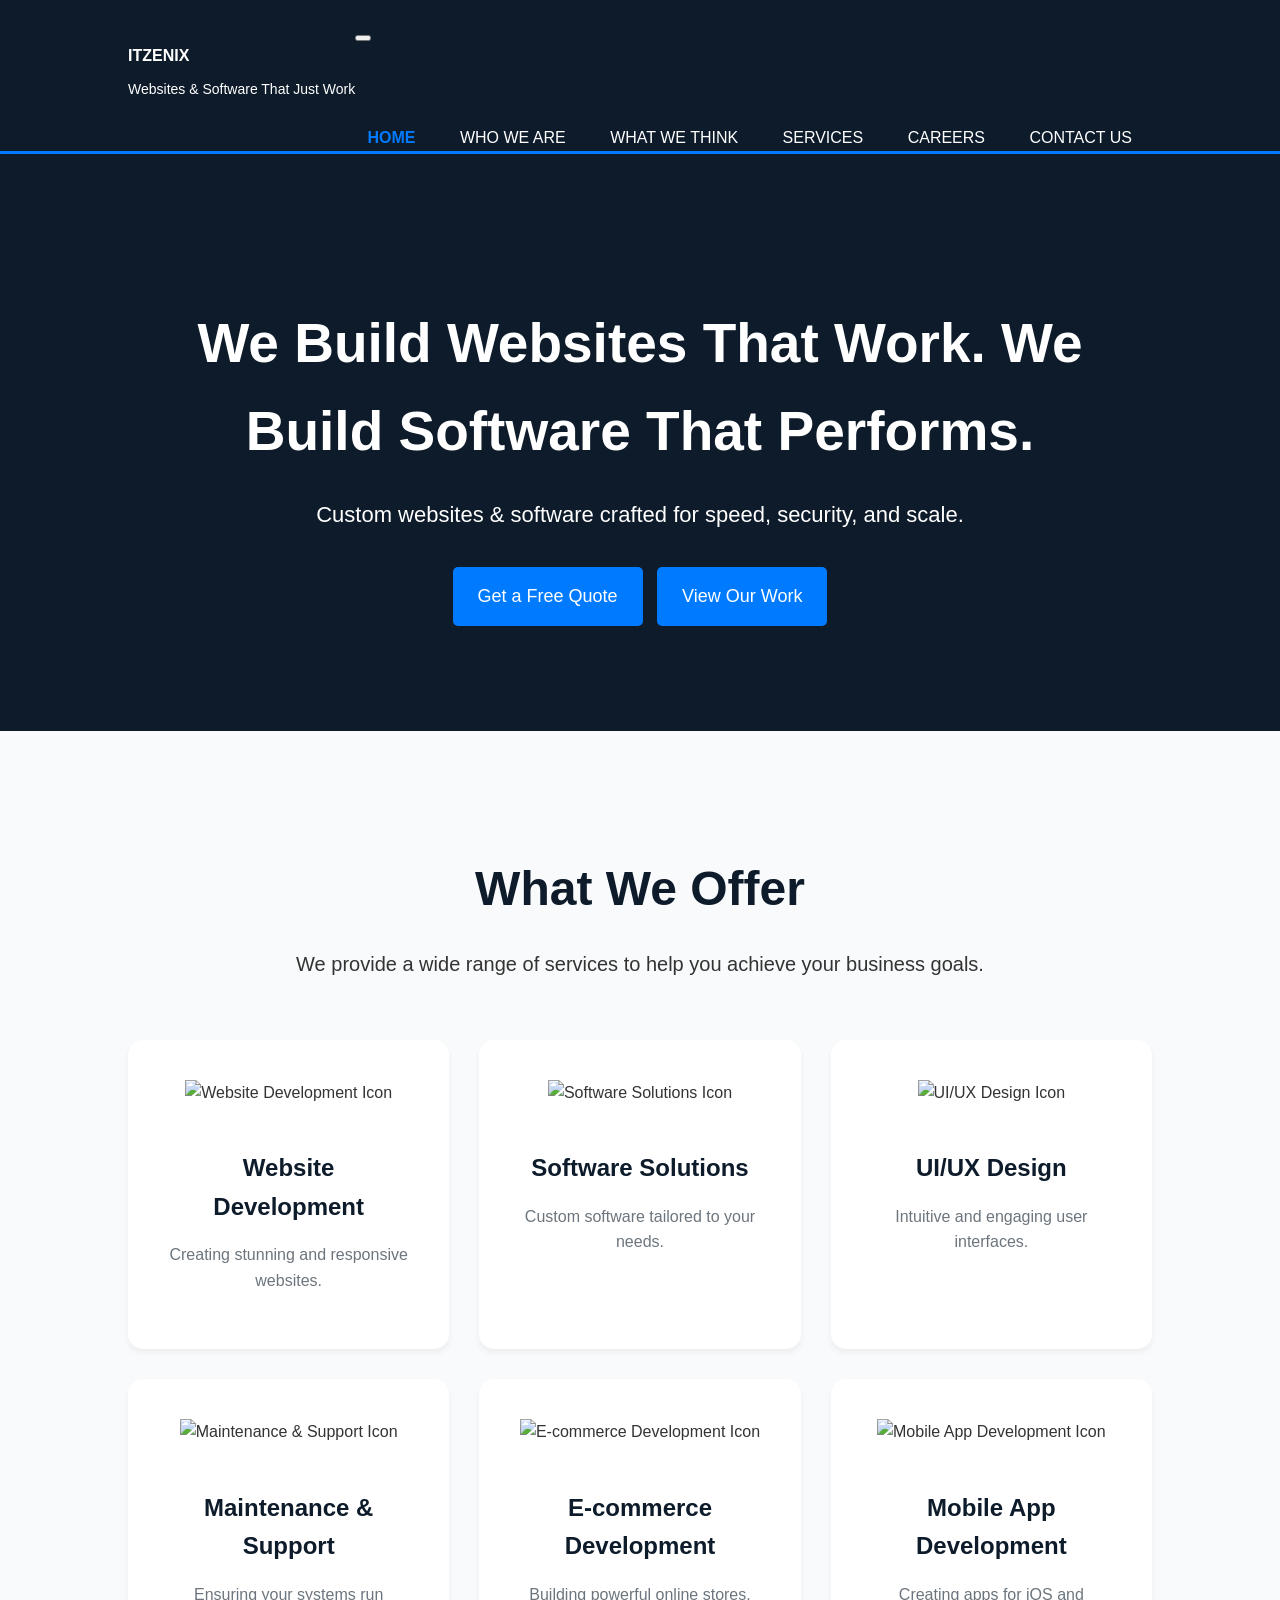
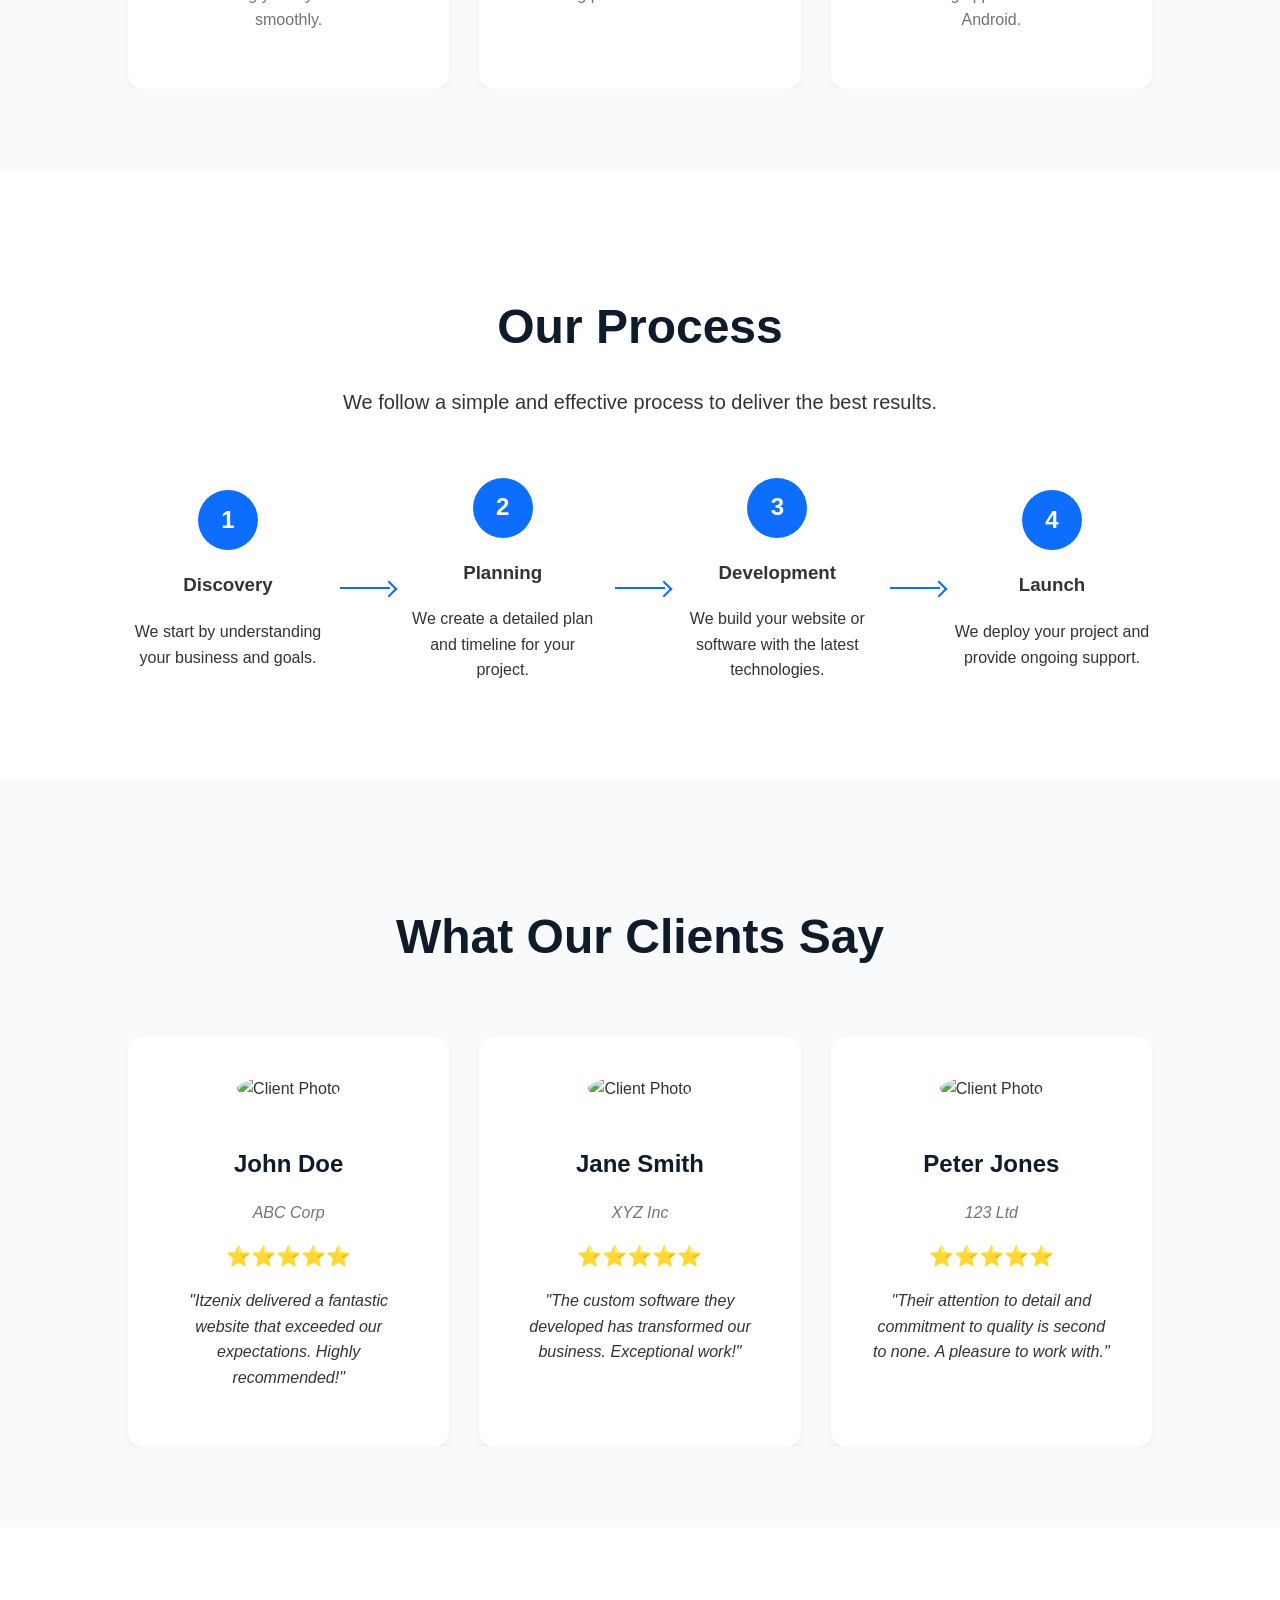
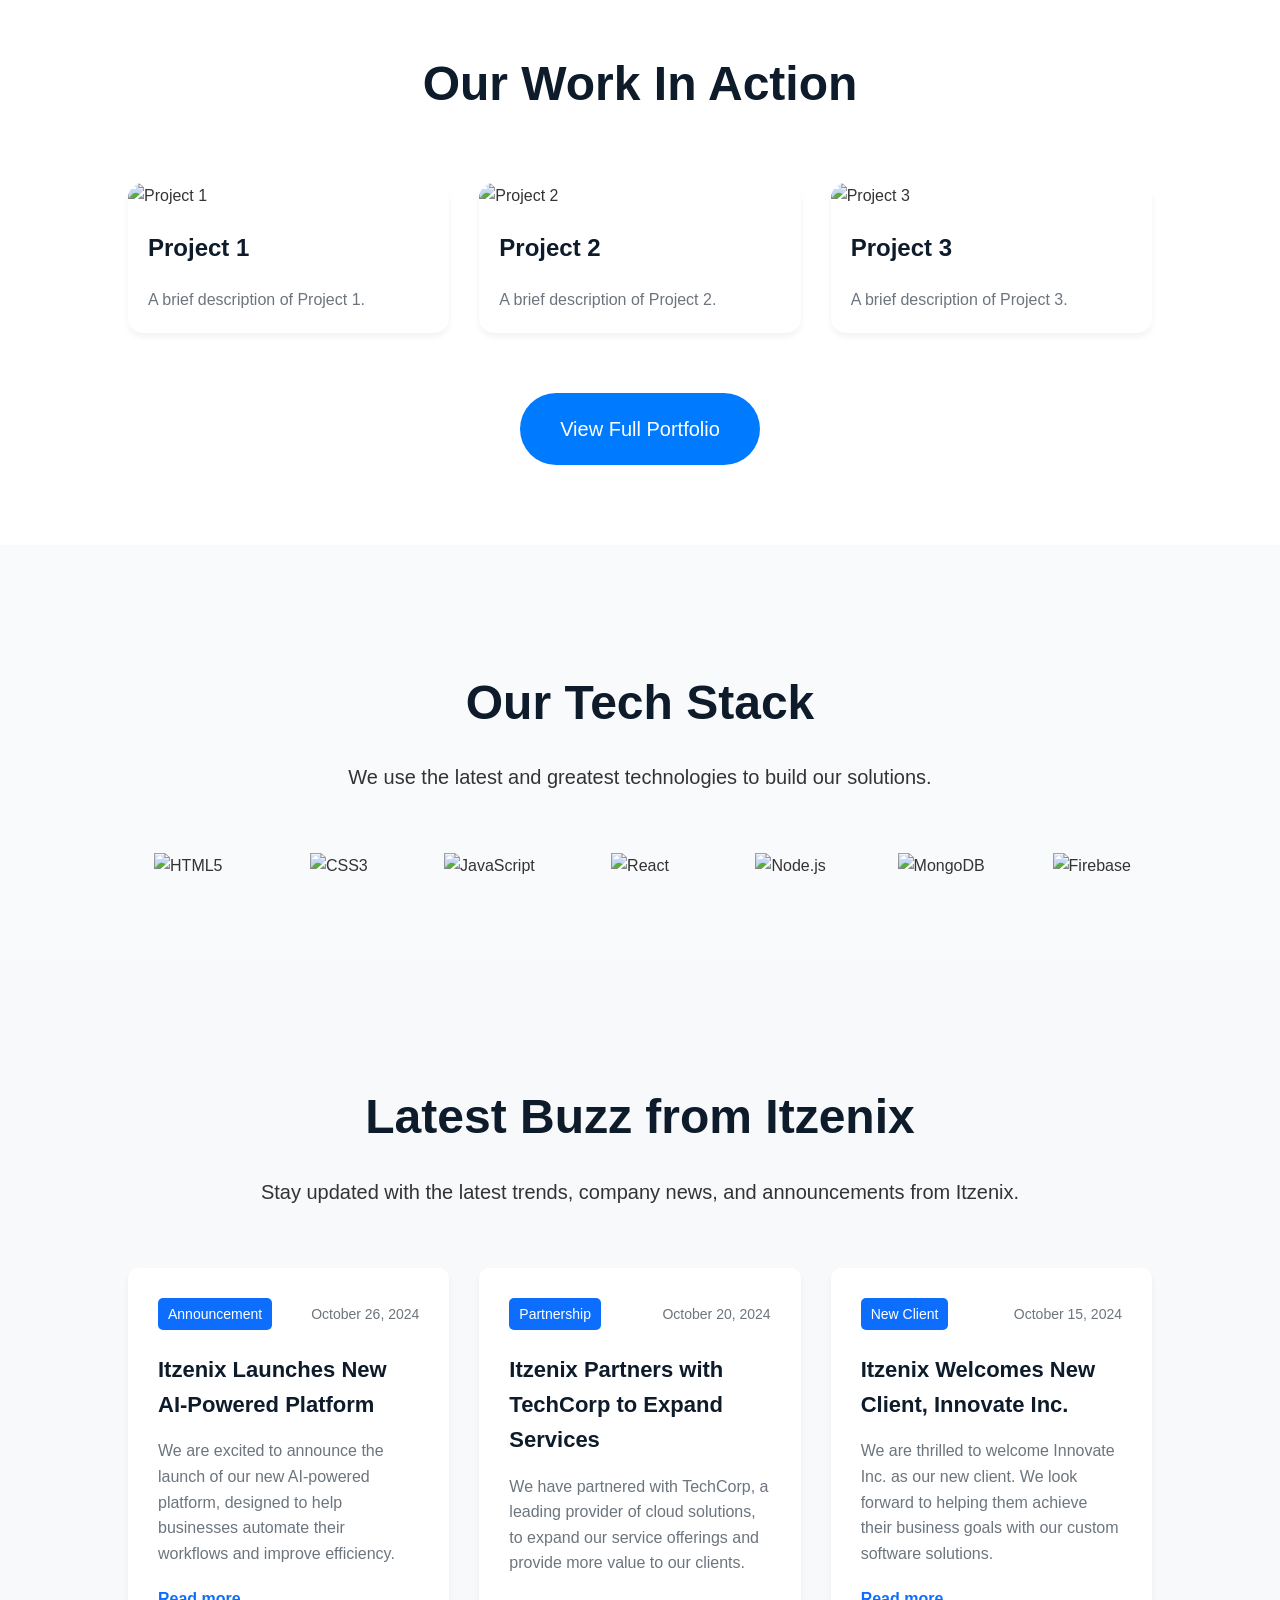
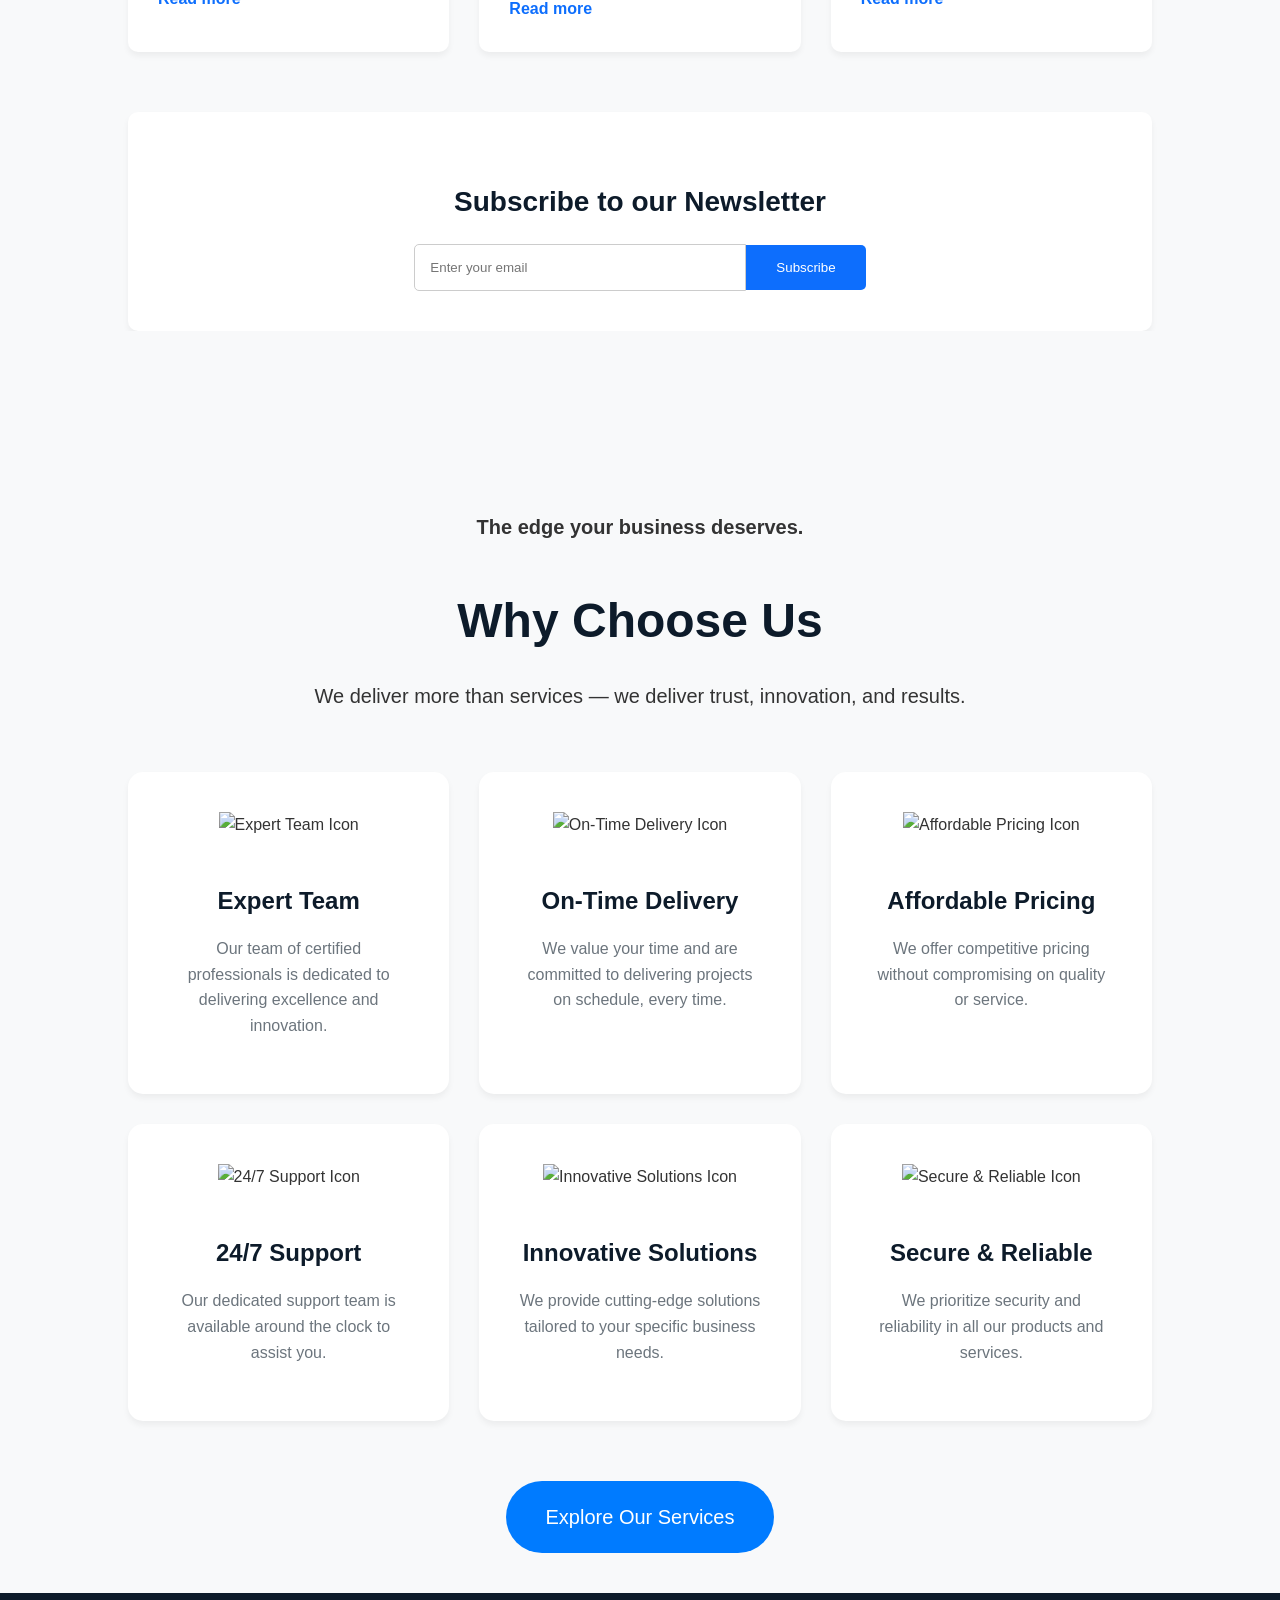
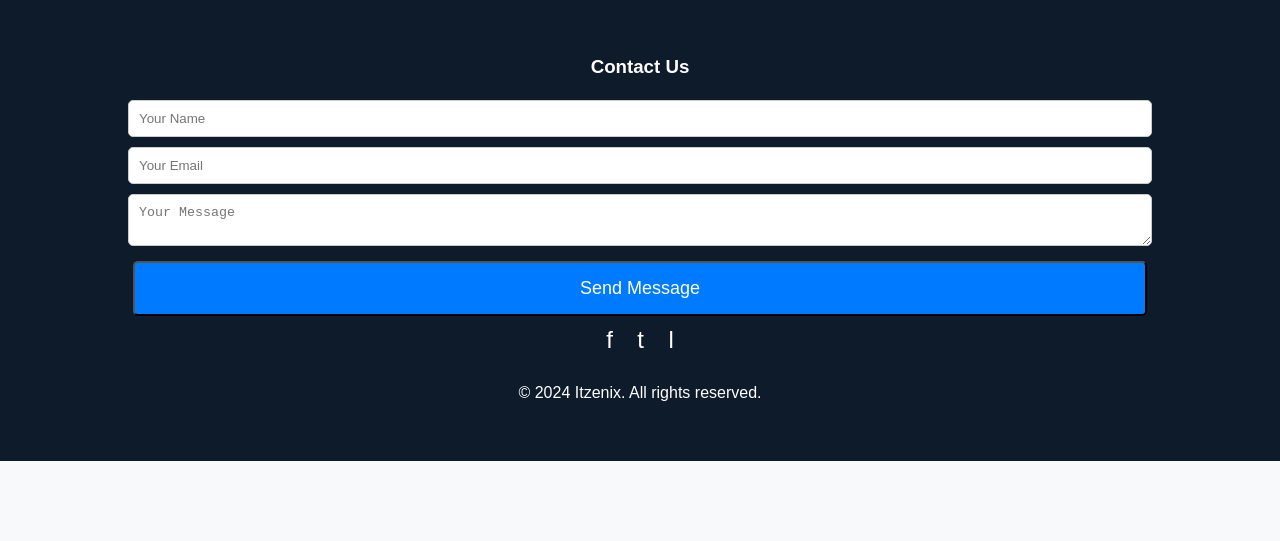
==== index.html @ 3832ddc1 "feat: Enhance homepage with new sections" ====
<!DOCTYPE html>
<html lang="en">
<head>
    <meta charset="UTF-8">
    <meta name="viewport" content="width=device-width, initial-scale=1.0">
    <title>Itzenix - Home</title>
    <link rel="stylesheet" href="style.css">
</head>
<body>
    <header>
        <div class="container">
            <div id="branding">
                <h1><a href="index.html">Itzenix</a></h1>
                <p>Websites & Software That Just Work</p>
            </div>
            <nav>
                <button class="hamburger" id="hamburger">
                    <span class="bar"></span>
                    <span class="bar"></span>
                    <span class="bar"></span>
                </button>
                <ul class="nav-links" id="nav-links">
                    <li class="current"><a href="index.html" data-translate="Home">Home</a></li>
                    <li><a href="about.html" data-translate="Who We Are">Who We Are</a></li>
                    <li><a href="philosophy.html" data-translate="What We Think">What We Think</a></li>
                    <li><a href="services.html" data-translate="Services">Services</a></li>
                    <li><a href="careers.html" data-translate="Careers">Careers</a></li>
                    <li><a href="contact.html" data-translate="Contact Us">Contact Us</a></li>
                </ul>
            </nav>
        </div>
    </header>
    <section class="hero">
        <div class="container">
            <h1 data-translate="We Build Websites That Work. We Build Software That Performs.">We Build Websites That Work. We Build Software That Performs.</h1>
            <p data-translate="Custom websites & software crafted for speed, security, and scale.">Custom websites & software crafted for speed, security, and scale.</p>
            <a href="#" class="cta-button" data-translate="Get a Free Quote">Get a Free Quote</a>
            <a href="#" class="cta-button" data-translate="View Our Work">View Our Work</a>
        </div>
    </section>
    <section id="services-overview" class="bg-white">
        <div class="container">
            <div class="section-heading-dark">
                <h2>What We Offer</h2>
                <p>We provide a wide range of services to help you achieve your business goals.</p>
            </div>
            <div class="services-grid">
                <div class="service-card">
                    <img src="https://img.icons8.com/color/64/000000/web-design.png" alt="Website Development Icon">
                    <h3>Website Development</h3>
                    <p>Creating stunning and responsive websites.</p>
                </div>
                <div class="service-card">
                    <img src="https://img.icons8.com/color/64/000000/software-box.png" alt="Software Solutions Icon">
                    <h3>Software Solutions</h3>
                    <p>Custom software tailored to your needs.</p>
                </div>
                <div class="service-card">
                    <img src="https://img.icons8.com/color/64/000000/paint-palette.png" alt="UI/UX Design Icon">
                    <h3>UI/UX Design</h3>
                    <p>Intuitive and engaging user interfaces.</p>
                </div>
                <div class="service-card">
                    <img src="https://img.icons8.com/color/64/000000/maintenance.png" alt="Maintenance & Support Icon">
                    <h3>Maintenance & Support</h3>
                    <p>Ensuring your systems run smoothly.</p>
                </div>
                <div class="service-card">
                    <img src="https://img.icons8.com/color/64/000000/online-store.png" alt="E-commerce Development Icon">
                    <h3>E-commerce Development</h3>
                    <p>Building powerful online stores.</p>
                </div>
                <div class="service-card">
                    <img src="https://img.icons8.com/color/64/000000/iphone.png" alt="Mobile App Development Icon">
                    <h3>Mobile App Development</h3>
                    <p>Creating apps for iOS and Android.</p>
                </div>
            </div>
        </div>
    </section>
    <section id="our-process">
        <div class="container">
            <div class="section-heading-dark">
                <h2>Our Process</h2>
                <p>We follow a simple and effective process to deliver the best results.</p>
            </div>
            <div class="process-wrapper">
                <div class="process-step">
                    <div class="process-icon">1</div>
                    <h3>Discovery</h3>
                    <p>We start by understanding your business and goals.</p>
                </div>
                <div class="process-arrow"></div>
                <div class="process-step">
                    <div class="process-icon">2</div>
                    <h3>Planning</h3>
                    <p>We create a detailed plan and timeline for your project.</p>
                </div>
                <div class="process-arrow"></div>
                <div class="process-step">
                    <div class="process-icon">3</div>
                    <h3>Development</h3>
                    <p>We build your website or software with the latest technologies.</p>
                </div>
                <div class="process-arrow"></div>
                <div class="process-step">
                    <div class="process-icon">4</div>
                    <h3>Launch</h3>
                    <p>We deploy your project and provide ongoing support.</p>
                </div>
            </div>
        </div>
    </section>
    <section id="testimonials">
        <div class="container">
            <div class="section-heading-dark">
                <h2>What Our Clients Say</h2>
            </div>
            <div class="testimonial-grid">
                <div class="testimonial-card">
                    <img src="https://via.placeholder.com/80" alt="Client Photo">
                    <h3>John Doe</h3>
                    <p class="company">ABC Corp</p>
                    <div class="rating">
                        <span>⭐️</span><span>⭐️</span><span>⭐️</span><span>⭐️</span><span>⭐️</span>
                    </div>
                    <p>"Itzenix delivered a fantastic website that exceeded our expectations. Highly recommended!"</p>
                </div>
                <div class="testimonial-card">
                    <img src="https://via.placeholder.com/80" alt="Client Photo">
                    <h3>Jane Smith</h3>
                    <p class="company">XYZ Inc</p>
                    <div class="rating">
                        <span>⭐️</span><span>⭐️</span><span>⭐️</span><span>⭐️</span><span>⭐️</span>
                    </div>
                    <p>"The custom software they developed has transformed our business. Exceptional work!"</p>
                </div>
                <div class="testimonial-card">
                    <img src="https://via.placeholder.com/80" alt="Client Photo">
                    <h3>Peter Jones</h3>
                    <p class="company">123 Ltd</p>
                    <div class="rating">
                        <span>⭐️</span><span>⭐️</span><span>⭐️</span><span>⭐️</span><span>⭐️</span>
                    </div>
                    <p>"Their attention to detail and commitment to quality is second to none. A pleasure to work with."</p>
                </div>
            </div>
        </div>
    </section>
    <section id="work-in-action">
        <div class="container">
            <div class="section-heading-dark">
                <h2>Our Work In Action</h2>
            </div>
            <div class="portfolio-grid">
                <div class="portfolio-item">
                    <img src="https://via.placeholder.com/400x300" alt="Project 1" class="lightbox-image">
                    <h3>Project 1</h3>
                    <p>A brief description of Project 1.</p>
                </div>
                <div class="portfolio-item">
                    <img src="https://via.placeholder.com/400x300" alt="Project 2" class="lightbox-image">
                    <h3>Project 2</h3>
                    <p>A brief description of Project 2.</p>
                </div>
                <div class="portfolio-item">
                    <img src="https://via.placeholder.com/400x300" alt="Project 3" class="lightbox-image">
                    <h3>Project 3</h3>
                    <p>A brief description of Project 3.</p>
                </div>
            </div>
            <div class="cta-container">
                <a href="#" class="cta-button-pro">View Full Portfolio</a>
            </div>
        </div>
    </section>
    <div id="lightbox" class="lightbox">
        <span class="close-lightbox">&times;</span>
        <img class="lightbox-content" id="lightbox-img">
    </div>
    <section id="tech-stack">
        <div class="container">
            <div class="section-heading-dark">
                <h2>Our Tech Stack</h2>
                <p>We use the latest and greatest technologies to build our solutions.</p>
            </div>
            <div class="tech-grid">
                <div class="tech-item" data-tooltip="HTML5">
                    <img src="https://img.icons8.com/color/96/000000/html-5.png" alt="HTML5">
                </div>
                <div class="tech-item" data-tooltip="CSS3">
                    <img src="https://img.icons8.com/color/96/000000/css3.png" alt="CSS3">
                </div>
                <div class="tech-item" data-tooltip="JavaScript">
                    <img src="https://img.icons8.com/color/96/000000/javascript.png" alt="JavaScript">
                </div>
                <div class="tech-item" data-tooltip="React">
                    <img src="https://img.icons8.com/color/96/000000/react-native.png" alt="React">
                </div>
                <div class="tech-item" data-tooltip="Node.js">
                    <img src="https://img.icons8.com/color/96/000000/nodejs.png" alt="Node.js">
                </div>
                <div class="tech-item" data-tooltip="MongoDB">
                    <img src="https://img.icons8.com/color/96/000000/mongodb.png" alt="MongoDB">
                </div>
                <div class="tech-item" data-tooltip="Firebase">
                    <img src="https://img.icons8.com/color/96/000000/firebase.png" alt="Firebase">
                </div>
            </div>
        </div>
    </section>
    <section id="news-updates">
        <div class="container">
            <div class="section-heading-dark">
                <h2>Latest Buzz from Itzenix</h2>
                <p>Stay updated with the latest trends, company news, and announcements from Itzenix.</p>
            </div>
            <div class="news-grid">
                <div class="news-card">
                    <div class="news-card-header">
                        <span class="news-tag">Announcement</span>
                        <span class="news-date">October 26, 2024</span>
                    </div>
                    <h3>Itzenix Launches New AI-Powered Platform</h3>
                    <p>We are excited to announce the launch of our new AI-powered platform, designed to help businesses automate their workflows and improve efficiency.</p>
                    <a href="#" class="read-more">Read more</a>
                </div>
                <div class="news-card">
                    <div class="news-card-header">
                        <span class="news-tag">Partnership</span>
                        <span class="news-date">October 20, 2024</span>
                    </div>
                    <h3>Itzenix Partners with TechCorp to Expand Services</h3>
                    <p>We have partnered with TechCorp, a leading provider of cloud solutions, to expand our service offerings and provide more value to our clients.</p>
                    <a href="#" class="read-more">Read more</a>
                </div>
                <div class="news-card">
                    <div class="news-card-header">
                        <span class="news-tag">New Client</span>
                        <span class="news-date">October 15, 2024</span>
                    </div>
                    <h3>Itzenix Welcomes New Client, Innovate Inc.</h3>
                    <p>We are thrilled to welcome Innovate Inc. as our new client. We look forward to helping them achieve their business goals with our custom software solutions.</p>
                    <a href="#" class="read-more">Read more</a>
                </div>
            </div>
            <div class="newsletter-signup">
                <h3>Subscribe to our Newsletter</h3>
                <form>
                    <input type="email" placeholder="Enter your email">
                    <button type="submit">Subscribe</button>
                </form>
            </div>
        </div>
    </section>
    <section id="why-choose-us">
        <div class="container">
            <div class="section-heading-dark">
                <p class="small-heading">The edge your business deserves.</p>
                <h2>Why Choose Us</h2>
                <p>We deliver more than services — we deliver trust, innovation, and results.</p>
            </div>
            <div class="why-choose-us-grid">
                <div class="why-choose-us-card">
                    <img src="https://img.icons8.com/color/64/000000/people-working-together.png" alt="Expert Team Icon">
                    <h3>Expert Team</h3>
                    <p>Our team of certified professionals is dedicated to delivering excellence and innovation.</p>
                </div>
                <div class="why-choose-us-card">
                    <img src="https://img.icons8.com/color/64/000000/time.png" alt="On-Time Delivery Icon">
                    <h3>On-Time Delivery</h3>
                    <p>We value your time and are committed to delivering projects on schedule, every time.</p>
                </div>
                <div class="why-choose-us-card">
                    <img src="https://img.icons8.com/color/64/000000/money-bag.png" alt="Affordable Pricing Icon">
                    <h3>Affordable Pricing</h3>
                    <p>We offer competitive pricing without compromising on quality or service.</p>
                </div>
                <div class="why-choose-us-card">
                    <img src="https://img.icons8.com/officel/64/000000/24-7-support.png" alt="24/7 Support Icon">
                    <h3>24/7 Support</h3>
                    <p>Our dedicated support team is available around the clock to assist you.</p>
                </div>
                <div class="why-choose-us-card">
                    <img src="https://img.icons8.com/color/64/000000/idea.png" alt="Innovative Solutions Icon">
                    <h3>Innovative Solutions</h3>
                    <p>We provide cutting-edge solutions tailored to your specific business needs.</p>
                </div>
                <div class="why-choose-us-card">
                    <img src="https://img.icons8.com/color/64/000000/lock.png" alt="Secure & Reliable Icon">
                    <h3>Secure & Reliable</h3>
                    <p>We prioritize security and reliability in all our products and services.</p>
                </div>
            </div>
            <div class="cta-container">
                <a href="#" class="cta-button-pro">Explore Our Services</a>
            </div>
        </div>
    </footer>
    <footer>
        <div class="container">
            <div class="contact-form">
                <h3>Contact Us</h3>
                <form>
                    <input type="text" name="name" placeholder="Your Name" required>
                    <input type="email" name="email" placeholder="Your Email" required>
                    <textarea name="message" placeholder="Your Message" required></textarea>
                    <button type="submit" class="cta-button">Send Message</button>
                </form>
            </div>
            <div class="social-icons">
                <a href="#">f</a>
                <a href="#">t</a>
                <a href="#">l</a>
            </div>
            <a href="tel:+1234567890" class="call-now-button">Call Us Now</a>
            <p>&copy; 2024 Itzenix. All rights reserved.</p>
        </div>
    </footer>
    <!--Start of Tawk.to Script-->
    <script type="text/javascript">
    var Tawk_API=Tawk_API||{}, Tawk_LoadStart=new Date();
    (function(){
    var s1=document.createElement("script"),s0=document.getElementsByTagName("script")[0];
    s1.async=true;
    s1.src='https://embed.tawk.to/65b1a6c18d261e1b5f58de8e/1hkvt3hgr';
    s1.charset='UTF-8';
    s1.setAttribute('crossorigin','*');
    s0.parentNode.insertBefore(s1,s0);
    })();
    </script>
    <!--End of Tawk.to Script-->
</body>
<script src="script.js"></script>
</html>
---- style.css ----
/* General Styles */
body {
    font-family: 'Segoe UI', Tahoma, Geneva, Verdana, sans-serif;
    margin: 0;
    padding: 0;
    background-color: #f4f4f9;
    color: #333;
    font-size: 16px;
    line-height: 1.6;
}

.container {
    width: 80%;
    margin: auto;
    overflow: hidden;
    padding: 0 20px;
}

/* Header */
header {
    background: #0d1b2a;
    color: #ffffff;
    padding-top: 20px;
    min-height: 80px;
    border-bottom: #007bff 3px solid;
    position: sticky;
    top: 0;
    z-index: 100;
}

header a {
    color: #ffffff;
    text-decoration: none;
    text-transform: uppercase;
    font-size: 16px;
}

header ul {
    padding: 0;
    margin: 0;
    list-style: none;
    float: right;
    margin-top: 25px;
}

header li {
    display: inline;
    padding: 0 20px;
}

header #branding {
    float: left;
}


header #branding h1 {
    margin: 0;
    font-size: 36px;
}

header #branding p {
    margin: 0;
    font-size: 14px;
}

header .highlight, header .current a {
    color: #007bff;
    font-weight: bold;
}

header a:hover {
    color: #007bff;
    font-weight: bold;
}

/* Hero Section */
.hero {
    background: url('https://www.transparenttextures.com/patterns/cubes.png'), #0d1b2a;
    color: #ffffff;
    padding: 100px 0;
    text-align: center;
}

.hero h1 {
    font-size: 55px;
    margin-bottom: 20px;
}

.hero p {
    font-size: 22px;
    margin-bottom: 30px;
}

.cta-button {
    display: inline-block;
    background: #007bff;
    color: #ffffff;
    padding: 15px 25px;
    text-decoration: none;
    border-radius: 5px;
    margin: 5px;
    font-size: 18px;
    transition: background-color 0.3s;
}

.cta-button:hover {
    background: #0056b3;
}

/* Main Content */
main {
    padding: 20px 0;
}

section {
    padding: 20px 0;
}

h2 {
    color: #0d1b2a;
    text-align: center;
    font-size: 36px;
    margin-bottom: 40px;
}

/* Services */
.service-box {
    background: #ffffff;
    padding: 20px;
    margin-bottom: 20px;
    border-radius: 5px;
    box-shadow: 0 2px 4px rgba(0,0,0,0.1);
}

.service-box h3 {
    color: #007bff;
}

/* Footer */
footer {
    background: #0d1b2a;
    color: #ffffff;
    text-align: center;
    padding: 40px 0;
    margin-top: 40px;
}

footer .social-icons a {
    color: #ffffff;
    margin: 0 10px;
    font-size: 24px;
    text-decoration: none;
}

footer .social-icons a:hover {
    color: #007bff;
}

footer p {
    margin-top: 20px;
}

/* Contact Form */
.contact-form form {
    display: flex;
    flex-direction: column;
}

.contact-form input, .contact-form textarea {
    padding: 10px;
    margin-bottom: 10px;
    border-radius: 5px;
    border: 1px solid #ccc;
}

.call-now-button {
    display: none;
}

.live-chat {
    position: fixed;
    bottom: 20px;
    right: 20px;
    z-index: 100;
}

.dark-mode-toggle {
    position: absolute;
    top: 20px;
    right: 150px;
}

#darkModeToggle {
    background: none;
    border: none;
    color: white;
    font-size: 24px;
    cursor: pointer;
}

body.dark-mode {
    background-color: #121212;
    color: #ffffff;
}

body.dark-mode header {
    background: #1e1e1e;
    border-bottom: #007bff 3px solid;
}

body.dark-mode .hero {
    background: #1e1e1e;
}

body.dark-mode h2 {
    color: #ffffff;
}

body.dark-mode .service-box {
    background: #1e1e1e;
    box-shadow: 0 2px 4px rgba(255,255,255,0.1);
}

body.dark-mode footer {
    background: #1e1e1e;
}

/* Language Switcher */
.language-switcher {
    position: absolute;
    top: 20px;
    right: 80px;
}

#language-switcher-button {
    background: none;
    border: none;
    color: white;
    font-size: 16px;
    cursor: pointer;
}

.language-dropdown-content {
    display: none;
    position: absolute;
    background-color: #f9f9f9;
    min-width: 60px;
    box-shadow: 0px 8px 16px 0px rgba(0,0,0,0.2);
    z-index: 1;
}

.language-dropdown-content a {
    color: black;
    padding: 12px 16px;
    text-decoration: none;
    display: block;
}

.language-dropdown-content a:hover {
    background-color: #f1f1f1;
}

.language-switcher:hover .language-dropdown-content {
    display: block;
}

/* Search */
.search-container {
    position: absolute;
    top: 20px;
    right: 220px;
}

#search-icon {
    background: none;
    border: none;
    color: white;
    font-size: 24px;
    cursor: pointer;
}

#search-box {
    display: none;
    position: absolute;
    top: 40px;
    right: 0;
    background: white;
    padding: 10px;
    border-radius: 5px;
    box-shadow: 0 2px 4px rgba(0,0,0,0.1);
}

#search-box input {
    border: 1px solid #ccc;
    padding: 5px;
    border-radius: 3px;
}

#close-search {
    background: none;
    border: none;
    font-size: 20px;
    cursor: pointer;
}

/* Services Overview Section */
#services-overview.bg-white {
    background: #F9FAFB;
    padding: 80px 0;
}

.services-grid {
    display: grid;
    grid-template-columns: repeat(3, 1fr);
    gap: 30px;
}

.service-card {
    background: #ffffff;
    padding: 40px;
    border-radius: 15px;
    text-align: center;
    transition: all 0.3s ease-in-out;
    box-shadow: 0 4px 6px rgba(0,0,0,0.05);
}

.service-card:hover {
    transform: translateY(-10px);
    box-shadow: 0 10px 20px rgba(0,0,0,0.1);
}

.service-card img {
    margin-bottom: 20px;
}

.service-card h3 {
    color: #0d1b2a;
    font-size: 24px;
    margin-bottom: 15px;
}

.service-card p {
    font-size: 16px;
    color: #6C757D;
}

@media(max-width: 992px){
    .services-grid {
        grid-template-columns: repeat(2, 1fr);
    }
}

@media(max-width: 768px){
    .services-grid {
        grid-template-columns: 1fr;
    }
}

/* Tech Stack Section */
#tech-stack {
    padding: 80px 0;
    background: #F9FAFB;
}

.tech-grid {
    display: grid;
    grid-template-columns: repeat(7, 1fr);
    gap: 30px;
}

.tech-item {
    position: relative;
    text-align: center;
}

.tech-item img {
    width: 96px;
    height: 96px;
    transition: all 0.3s ease-in-out;
}

.tech-item:hover img {
    transform: scale(1.1);
}

.tech-item::after {
    content: attr(data-tooltip);
    position: absolute;
    bottom: -30px;
    left: 50%;
    transform: translateX(-50%);
    background: #333;
    color: #fff;
    padding: 5px 10px;
    border-radius: 5px;
    opacity: 0;
    transition: all 0.3s ease-in-out;
    white-space: nowrap;
}

.tech-item:hover::after {
    opacity: 1;
}

@media(max-width: 992px){
    .tech-grid {
        grid-template-columns: repeat(4, 1fr);
    }
}

@media(max-width: 768px){
    .tech-grid {
        grid-template-columns: repeat(3, 1fr);
    }
}

/* Our Process Section */
#our-process {
    padding: 80px 0;
    background: #ffffff;
}

.portfolio-grid {
    display: grid;
    grid-template-columns: repeat(3, 1fr);
    gap: 30px;
    margin-bottom: 60px;
}

.portfolio-item {
    background: #ffffff;
    border-radius: 15px;
    box-shadow: 0 4px 6px rgba(0,0,0,0.05);
    overflow: hidden;
    transition: all 0.3s ease-in-out;
}

.portfolio-item:hover {
    transform: translateY(-10px);
    box-shadow: 0 10px 20px rgba(0,0,0,0.1);
}

.portfolio-item img {
    width: 100%;
}

.portfolio-item h3 {
    color: #0d1b2a;
    font-size: 24px;
    margin: 20px;
}

.portfolio-item p {
    font-size: 16px;
    color: #6C757D;
    margin: 0 20px 20px 20px;
}

@media(max-width: 992px){
    .portfolio-grid {
        grid-template-columns: repeat(2, 1fr);
    }
}

@media(max-width: 768px){
    .portfolio-grid {
        grid-template-columns: 1fr;
    }
}

.process-wrapper {
    display: flex;
    justify-content: space-between;
    align-items: center;
    position: relative;
}

.process-step {
    text-align: center;
    max-width: 200px;
}

.process-icon {
    width: 60px;
    height: 60px;
    background: #0D6EFD;
    color: #ffffff;
    border-radius: 50%;
    display: flex;
    justify-content: center;
    align-items: center;
    font-size: 24px;
    font-weight: bold;
    margin: 0 auto 20px auto;
}

.process-arrow {
    width: 50px;
    height: 2px;
    background: #0D6EFD;
    position: relative;
}

.process-arrow::after {
    content: '';
    position: absolute;
    top: -4px;
    right: -5px;
    width: 10px;
    height: 10px;
    border-top: 2px solid #0D6EFD;
    border-right: 2px solid #0D6EFD;
    transform: rotate(45deg);
}

/* Testimonials Section */
#testimonials {
    padding: 80px 0;
    background: #F9FAFB;
}

.testimonial-grid {
    display: grid;
    grid-template-columns: repeat(3, 1fr);
    gap: 30px;
}

.testimonial-card {
    background: #ffffff;
    padding: 40px;
    border-radius: 15px;
    text-align: center;
    box-shadow: 0 4px 6px rgba(0,0,0,0.05);
}

.testimonial-card img {
    width: 80px;
    height: 80px;
    border-radius: 50%;
    margin-bottom: 20px;
}

.testimonial-card h3 {
    color: #0d1b2a;
    font-size: 24px;
    margin-bottom: 5px;
}

.testimonial-card .company {
    font-size: 16px;
    color: #6C757D;
    margin-bottom: 15px;
}

.testimonial-card .rating {
    margin-bottom: 15px;
}

.testimonial-card .rating span {
    color: #FFC107;
    font-size: 20px;
}

.testimonial-card p {
    font-size: 16px;
    color: #333;
    font-style: italic;
}

@media(max-width: 992px){
    .testimonial-grid {
        grid-template-columns: 1fr;
    }
}

@media(max-width: 992px){
    .process-wrapper {
        flex-direction: column;
    }

    .process-arrow {
        width: 2px;
        height: 50px;
        margin: 20px 0;
    }

    .process-arrow::after {
        transform: rotate(135deg);
        top: auto;
        bottom: -5px;
        right: -4px;
    }
}

.section-heading-dark {
    text-align: center;
    margin-bottom: 60px;
}

.section-heading-dark h2 {
    font-size: 48px;
    color: #0d1b2a;
    margin-bottom: 20px;
}

.section-heading-dark p {
    font-size: 20px;
    color: #333;
}

.industry-grid-4 {
    display: grid;
    grid-template-columns: repeat(4, 1fr);
    gap: 30px;
    margin-bottom: 60px;
}

.industry-card-glass {
    background: rgba(255, 255, 255, 0.4);
    padding: 30px;
    border-radius: 10px;
    text-align: center;
    transition: all 0.3s ease-in-out;
    border: 1px solid rgba(0, 0, 0, 0.1);
    backdrop-filter: blur(10px);
    cursor: pointer;
}

.industry-card-glass:hover {
    transform: translateY(-10px);
    background: rgba(255, 255, 255, 0.8);
    box-shadow: 0 10px 20px rgba(0,0,0,0.1);
}

.industry-card-glass:hover img {
    filter: invert(50%) sepia(100%) saturate(200%) hue-rotate(180deg);
}

.industry-card-glass img {
    margin-bottom: 20px;
    transition: all 0.3s ease-in-out;
}

.industry-card-glass h3 {
    color: #0d1b2a;
    font-size: 22px;
    margin-bottom: 10px;
}

.industry-card-glass p {
    font-size: 16px;
    color: #6C757D;
}

.cta-container {
    text-align: center;
}

.cta-button-pro {
    display: inline-block;
    background: #007bff;
    color: #ffffff;
    padding: 20px 40px;
    text-decoration: none;
    border-radius: 50px;
    font-size: 20px;
    transition: all 0.3s;
}

.cta-button-pro:hover {
    background: #0056b3;
    transform: scale(1.05);
}

@media(max-width: 1200px){
    .industry-grid-4 {
        grid-template-columns: repeat(3, 1fr);
    }
}

@media(max-width: 992px){
    .industry-grid-4 {
        grid-template-columns: repeat(2, 1fr);
    }
}

@media(max-width: 768px){
    .industry-grid-4 {
        grid-template-columns: 1fr;
    }

    .section-heading-dark h2 {
        font-size: 36px;
    }
}

/* Why Choose Us Section */
#why-choose-us {
    padding: 80px 0;
    background: #F8F9FA;
}

.small-heading {
    color: #0D6EFD;
    font-size: 16px;
    font-weight: bold;
    margin-bottom: 10px;
}

.why-choose-us-grid {
    display: grid;
    grid-template-columns: repeat(3, 1fr);
    gap: 30px;
    margin-bottom: 60px;
}

.why-choose-us-card {
    background: #ffffff;
    padding: 40px;
    border-radius: 15px;
    text-align: center;
    transition: all 0.3s ease-in-out;
    box-shadow: 0 4px 6px rgba(0,0,0,0.05);
}

.why-choose-us-card:hover {
    transform: translateY(-10px);
    box-shadow: 0 10px 20px rgba(0,0,0,0.1);
}

.why-choose-us-card img {
    margin-bottom: 20px;
}

.why-choose-us-card h3 {
    color: #0d1b2a;
    font-size: 24px;
    margin-bottom: 15px;
}

.why-choose-us-card p {
    font-size: 16px;
    color: #6C757D;
}

@media(max-width: 992px){
    .why-choose-us-grid {
        grid-template-columns: repeat(2, 1fr);
    }
}

@media(max-width: 768px){
    .why-choose-us-grid {
        grid-template-columns: 1fr;
    }
}

/* News & Updates Section */
#news-updates {
    padding: 80px 0;
    background: #f8f9fa;
}

.news-grid {
    display: grid;
    grid-template-columns: repeat(3, 1fr);
    gap: 30px;
    margin-bottom: 60px;
}

.news-card {
    background: #ffffff;
    padding: 30px;
    border-radius: 10px;
    box-shadow: 0 4px 6px rgba(0,0,0,0.05);
    transition: all 0.3s ease-in-out;
}

.news-card:hover {
    transform: translateY(-10px);
    box-shadow: 0 10px 20px rgba(0,0,0,0.1);
}

.news-card-header {
    display: flex;
    justify-content: space-between;
    align-items: center;
    margin-bottom: 20px;
}

.news-tag {
    background: #0D6EFD;
    color: #ffffff;
    padding: 5px 10px;
    border-radius: 5px;
    font-size: 14px;
}

.news-date {
    color: #6C757D;
    font-size: 14px;
}

.news-card h3 {
    color: #0d1b2a;
    font-size: 22px;
    margin-bottom: 15px;
}

.news-card p {
    font-size: 16px;
    color: #6C757D;
    margin-bottom: 20px;
}

.read-more {
    color: #0D6EFD;
    text-decoration: none;
    font-weight: bold;
}

.newsletter-signup {
    text-align: center;
    background: #ffffff;
    padding: 40px;
    border-radius: 10px;
    box-shadow: 0 4px 6px rgba(0,0,0,0.05);
}

.newsletter-signup h3 {
    color: #0d1b2a;
    font-size: 28px;
    margin-bottom: 20px;
}

.newsletter-signup form {
    display: flex;
    justify-content: center;
    align-items: center;
}

.newsletter-signup input {
    padding: 15px;
    border: 1px solid #ccc;
    border-radius: 5px 0 0 5px;
    width: 300px;
}

.newsletter-signup button {
    padding: 15px 30px;
    background: #0D6EFD;
    color: #ffffff;
    border: none;
    border-radius: 0 5px 5px 0;
    cursor: pointer;
}

@media(max-width: 992px){
    .news-grid {
        grid-template-columns: repeat(2, 1fr);
    }
}

@media(max-width: 768px){
    .news-grid {
        grid-template-columns: 1fr;
    }
}

/* Work In Action Section */
#work-in-action {
    padding: 80px 0;
    background: #ffffff;
}

.tabs {
    text-align: center;
    margin-bottom: 40px;
}

.tab-button {
    background: none;
    border: none;
    font-size: 20px;
    padding: 10px 20px;
    cursor: pointer;
    transition: all 0.3s;
    color: #6C757D;
}

.tab-button.active {
    color: #0D6EFD;
    border-bottom: 2px solid #0D6EFD;
}

.tab-content {
    display: none;
}

.tab-content.active {
    display: block;
}

.video-grid {
    display: grid;
    grid-template-columns: repeat(3, 1fr);
    gap: 30px;
}

.video-card {
    position: relative;
    cursor: pointer;
}

.video-card img {
    width: 100%;
    border-radius: 10px;
}

.play-icon {
    position: absolute;
    top: 50%;
    left: 50%;
    transform: translate(-50%, -50%);
    font-size: 50px;
    color: white;
    opacity: 0.8;
    transition: all 0.3s;
}

.video-card:hover .play-icon {
    opacity: 1;
    transform: translate(-50%, -50%) scale(1.1);
}

.image-grid {
    display: grid;
    grid-template-columns: repeat(3, 1fr);
    gap: 10px;
}

.lightbox-image {
    width: 100%;
    cursor: pointer;
    border-radius: 10px;
    transition: all 0.3s;
}

.lightbox-image:hover {
    opacity: 0.8;
}

.lightbox {
    display: none;
    position: fixed;
    z-index: 1000;
    padding-top: 100px;
    left: 0;
    top: 0;
    width: 100%;
    height: 100%;
    overflow: auto;
    background-color: rgba(0,0,0,0.9);
}

.lightbox-content {
    margin: auto;
    display: block;
    width: 80%;
    max-width: 700px;
}

.close-lightbox {
    position: absolute;
    top: 15px;
    right: 35px;
    color: #f1f1f1;
    font-size: 40px;
    font-weight: bold;
    transition: 0.3s;
    cursor: pointer;
}

@media(max-width: 992px){
    .video-grid {
        grid-template-columns: repeat(2, 1fr);
    }
    .image-grid {
        grid-template-columns: repeat(2, 1fr);
    }
}

@media(max-width: 768px){
    .video-grid {
        grid-template-columns: 1fr;
    }
    .image-grid {
        grid-template-columns: 1fr;
    }
}

/* Media Queries */
@media(max-width: 768px){
    header #branding,
    header nav,
    .container {
        float: none;
        text-align: center;
        width: 100%;
    }

    header {
        padding-bottom: 20px;
        position: static;
    }

    header #branding h1 {
        font-size: 28px;
    }

    .nav-links {
        display: none;
        flex-direction: column;
        width: 100%;
    }

    .nav-links.active {
        display: flex;
    }

    header li {
        padding: 10px 0;
    }

    .hamburger {
        display: block;
        cursor: pointer;
        background: none;
        border: none;
        padding: 0;
        position: absolute;
        top: 30px;
        right: 30px;
    }

    .bar {
        display: block;
        width: 25px;
        height: 3px;
        margin: 5px auto;
        background-color: white;
        transition: all 0.3s ease-in-out;
    }

    .hero h1 {
        font-size: 36px;
    }

    .hero p {
        font-size: 18px;
    }

    .call-now-button {
        display: block;
        background: #007bff;
        color: #ffffff;
        padding: 15px 25px;
        text-decoration: none;
        border-radius: 5px;
        margin: 20px auto;
        font-size: 18px;
        transition: background-color 0.3s;
        width: 80%;
    }
}
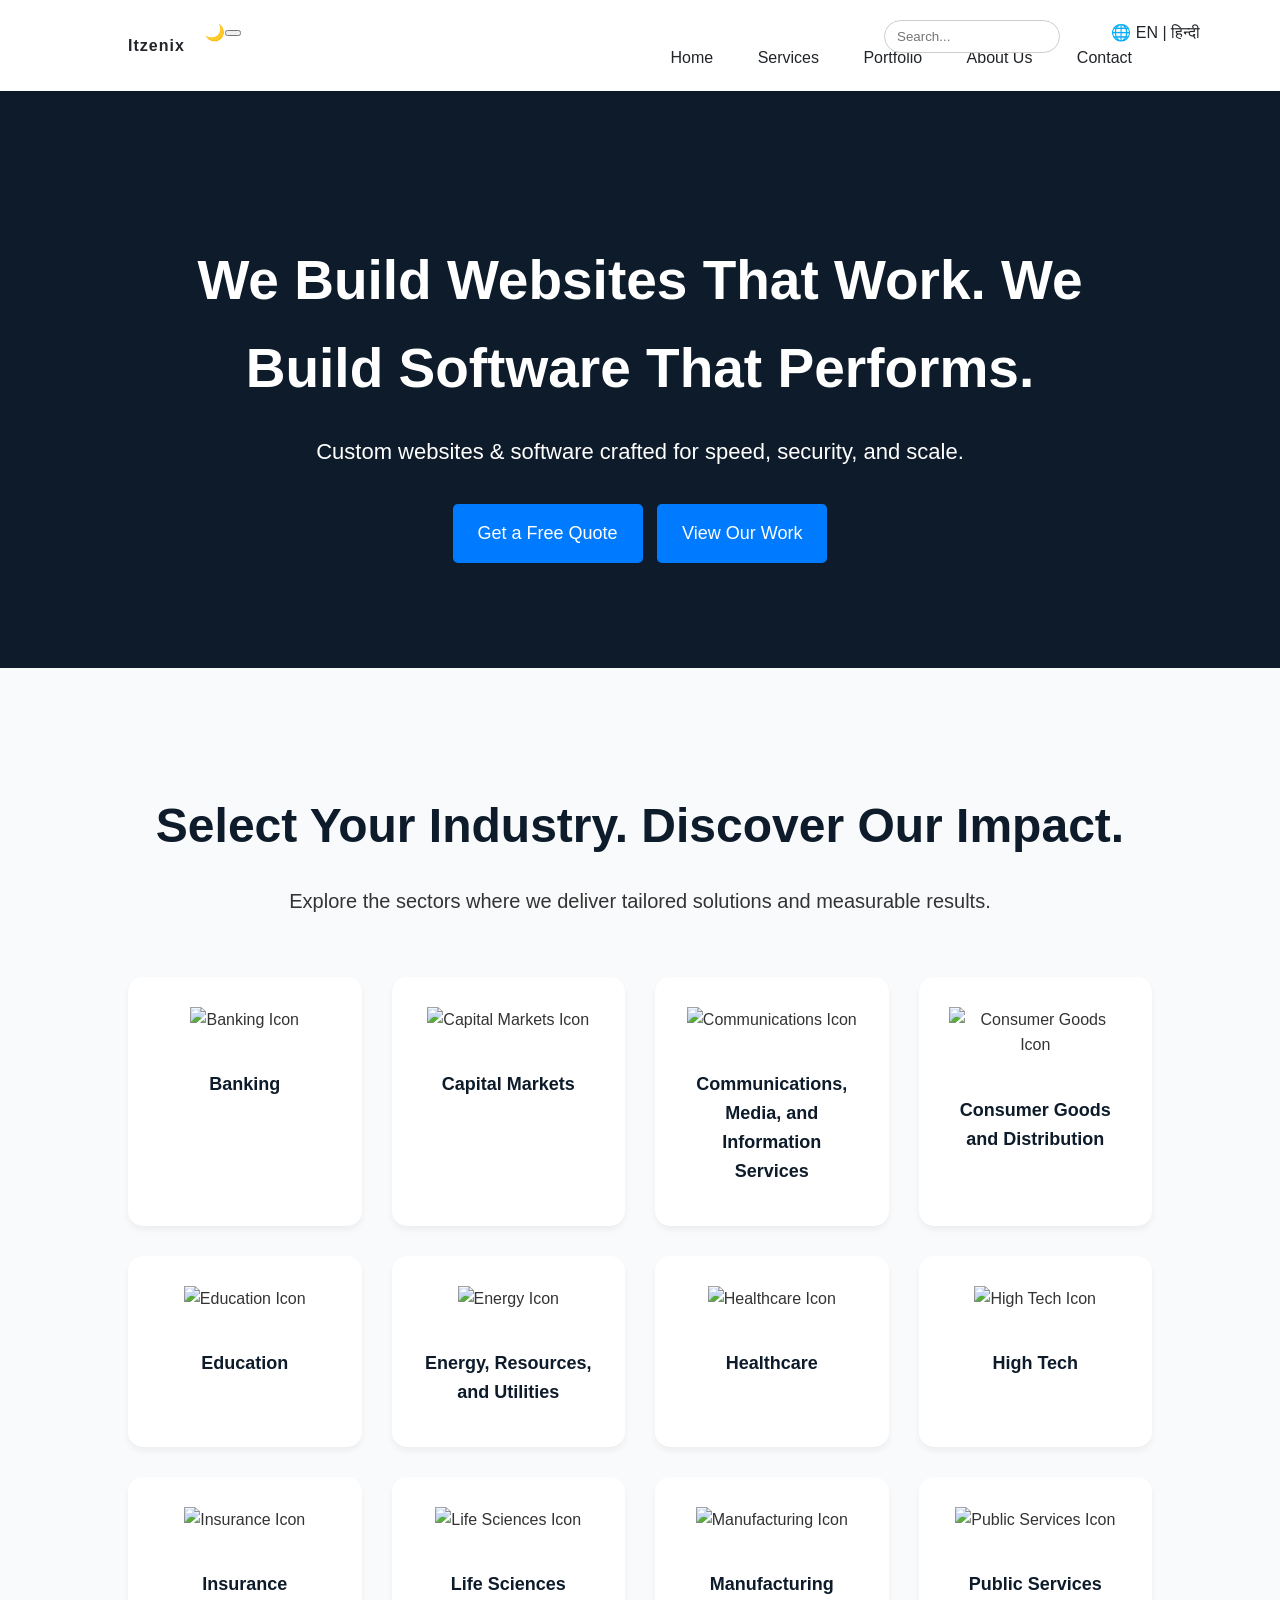
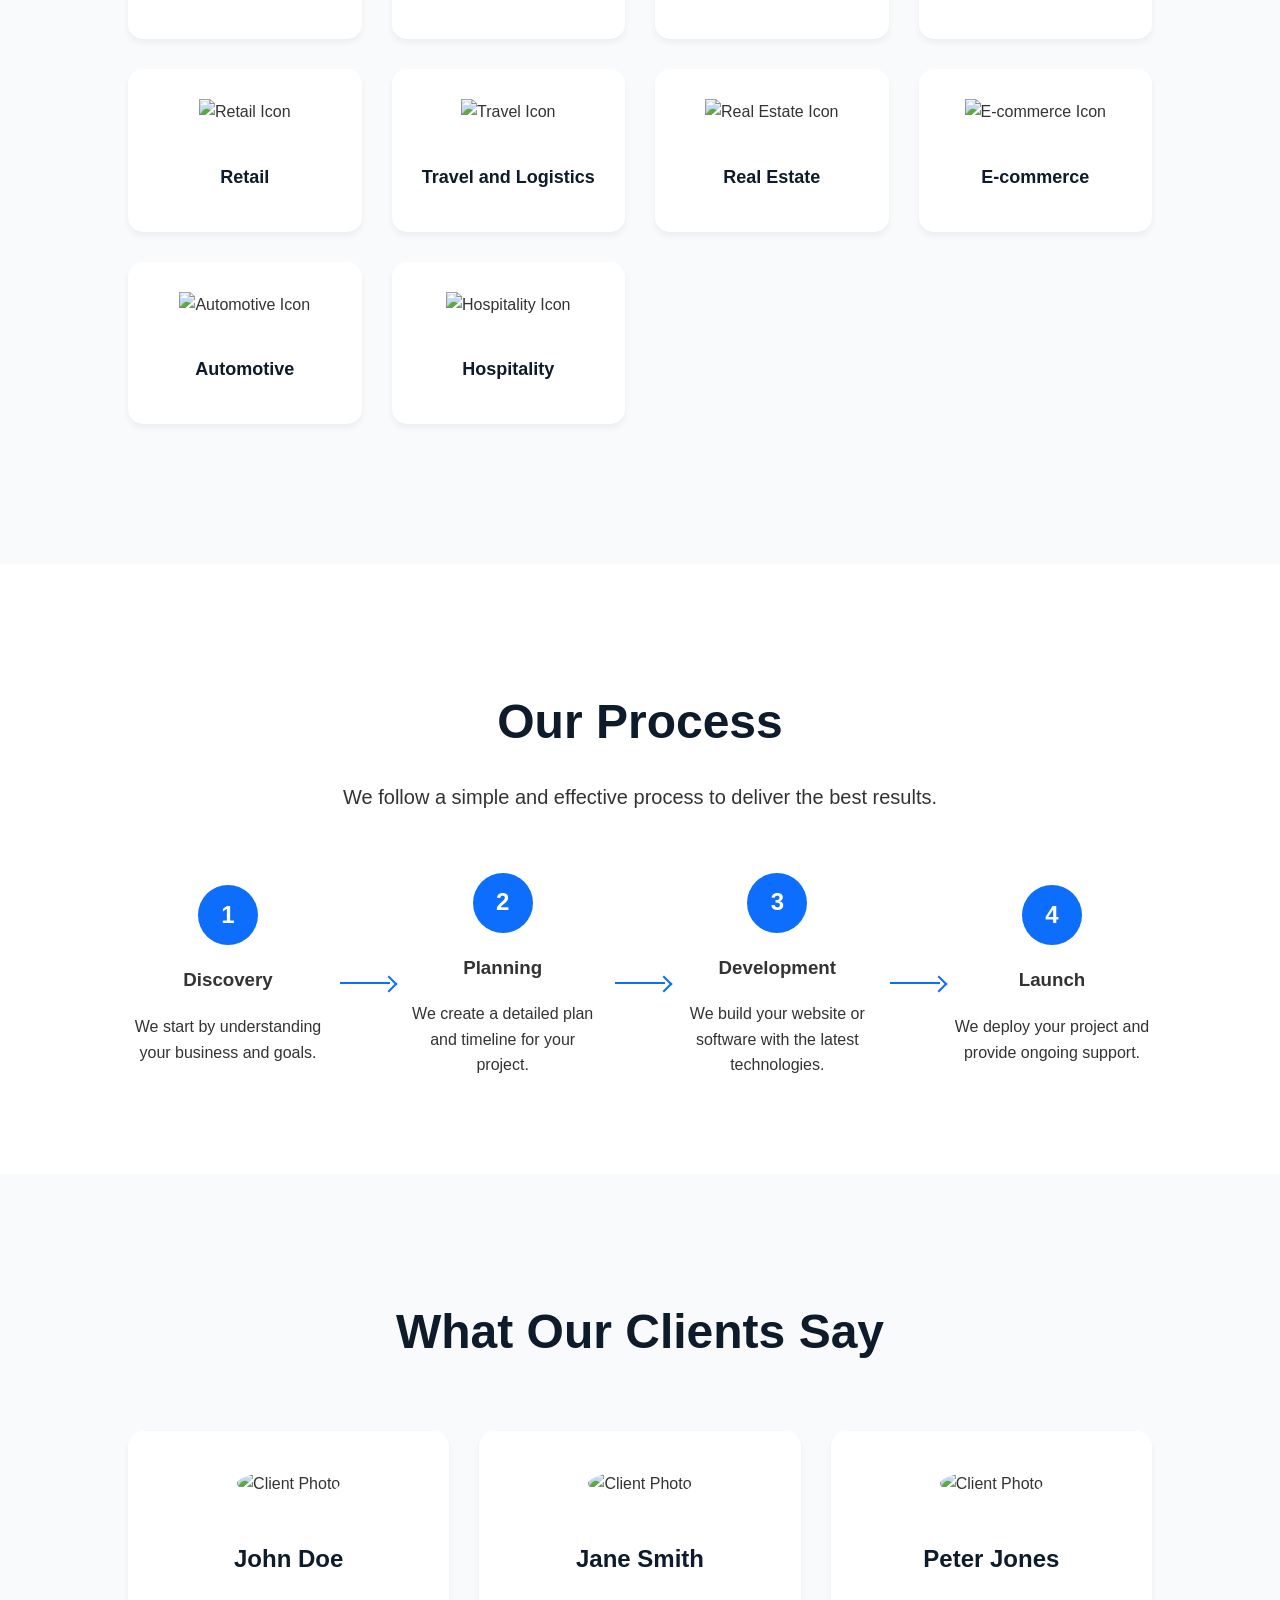
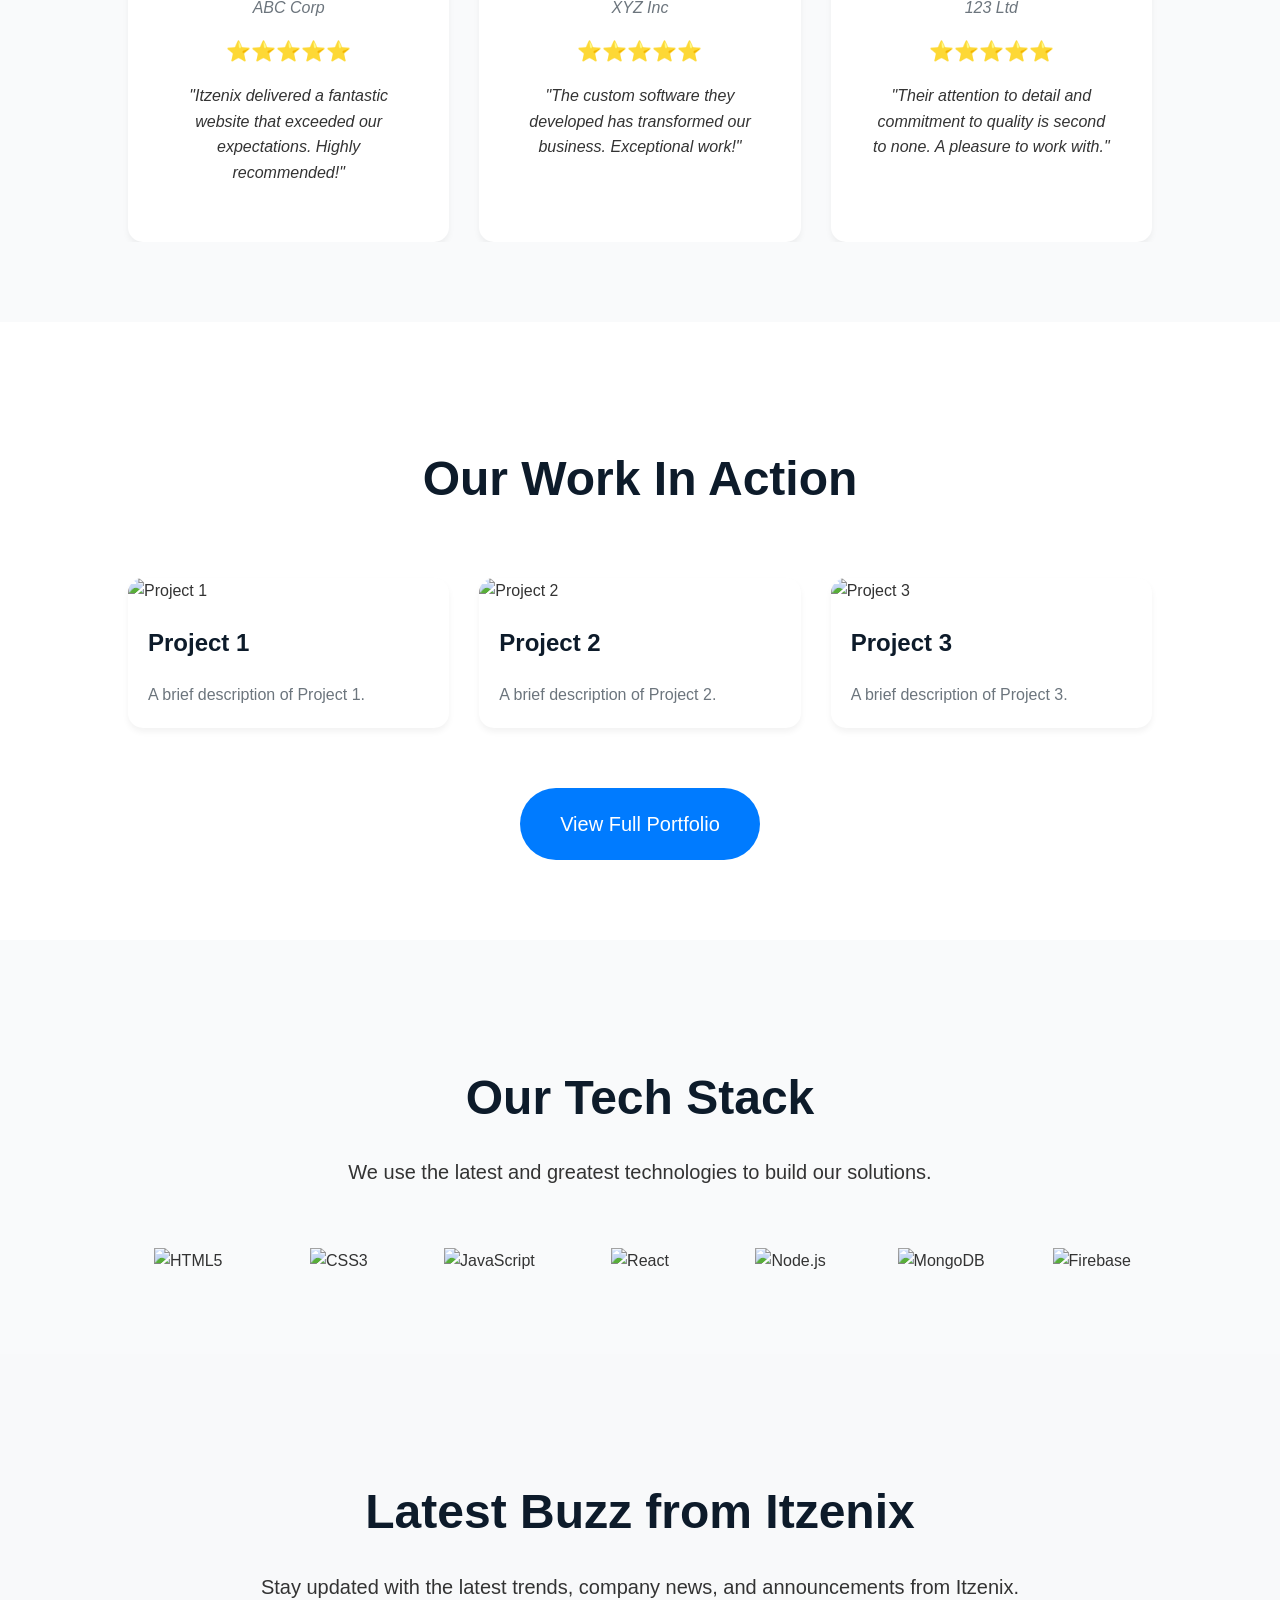
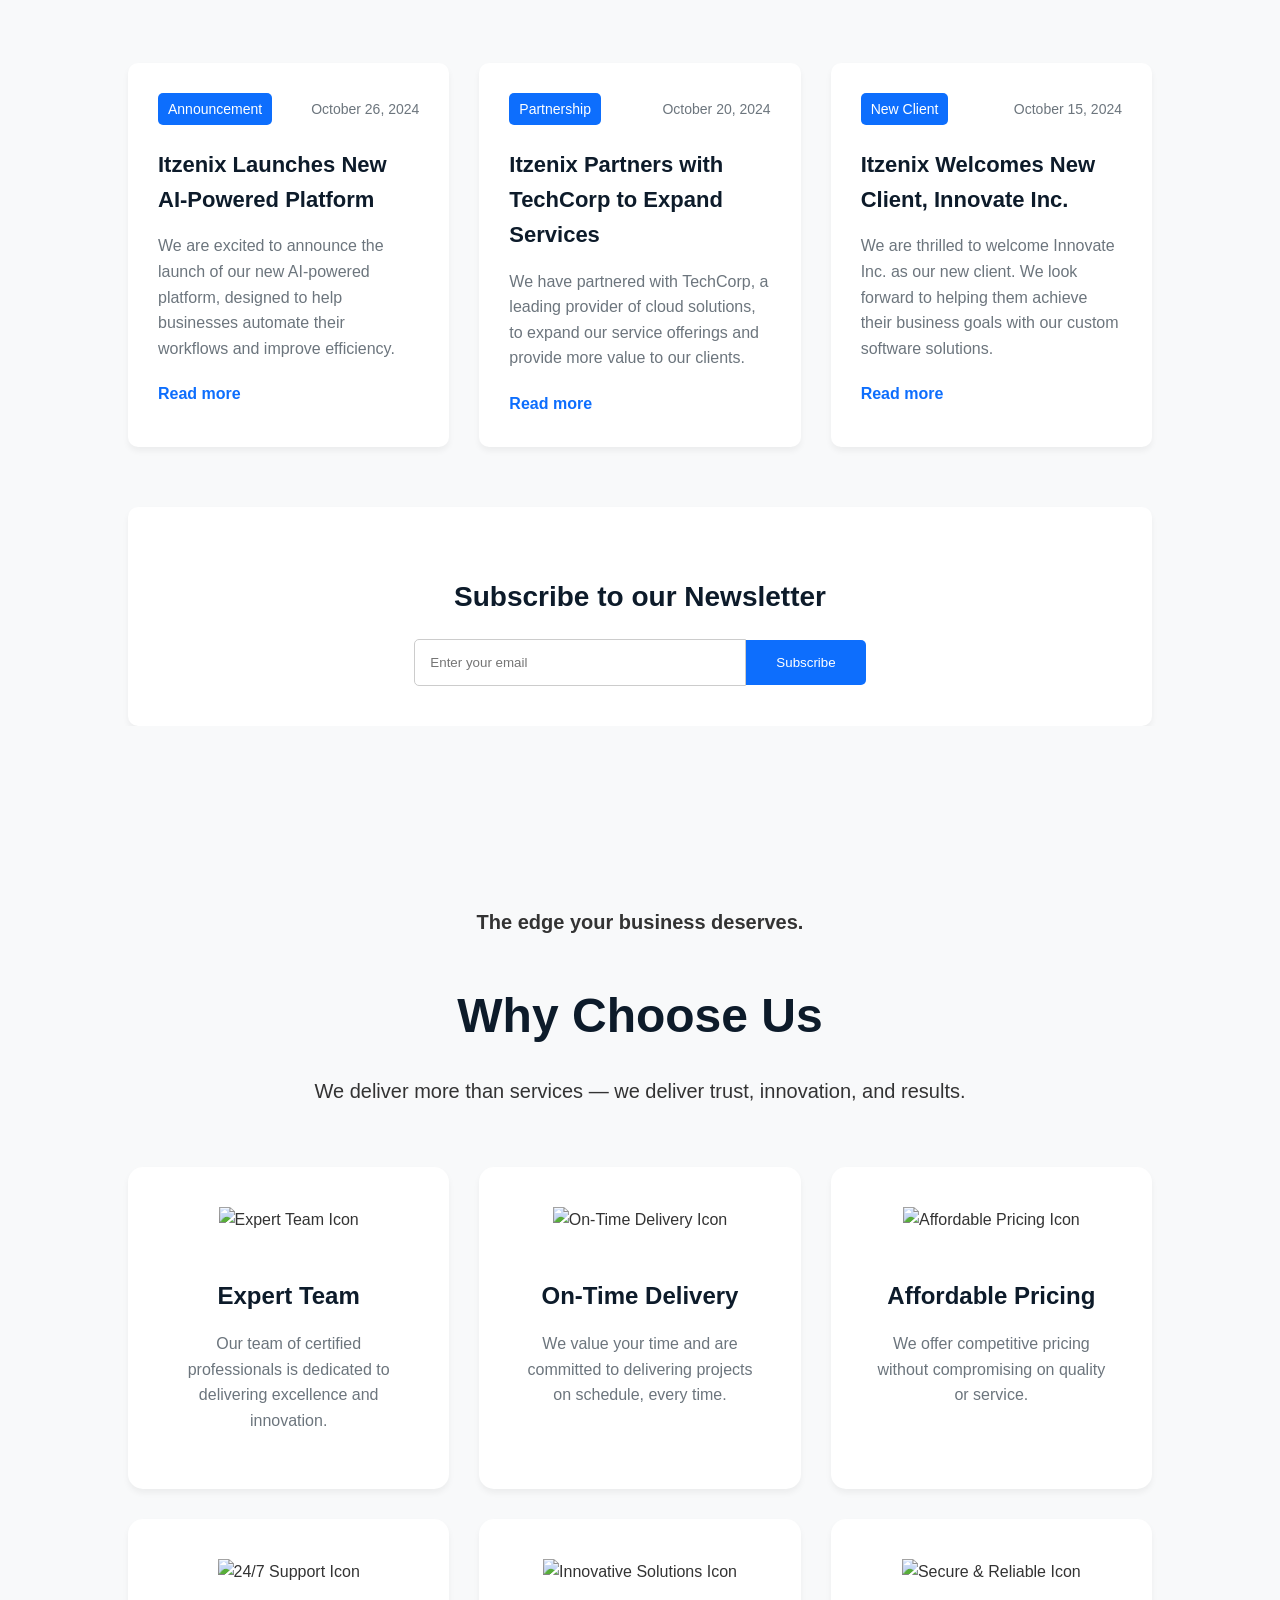
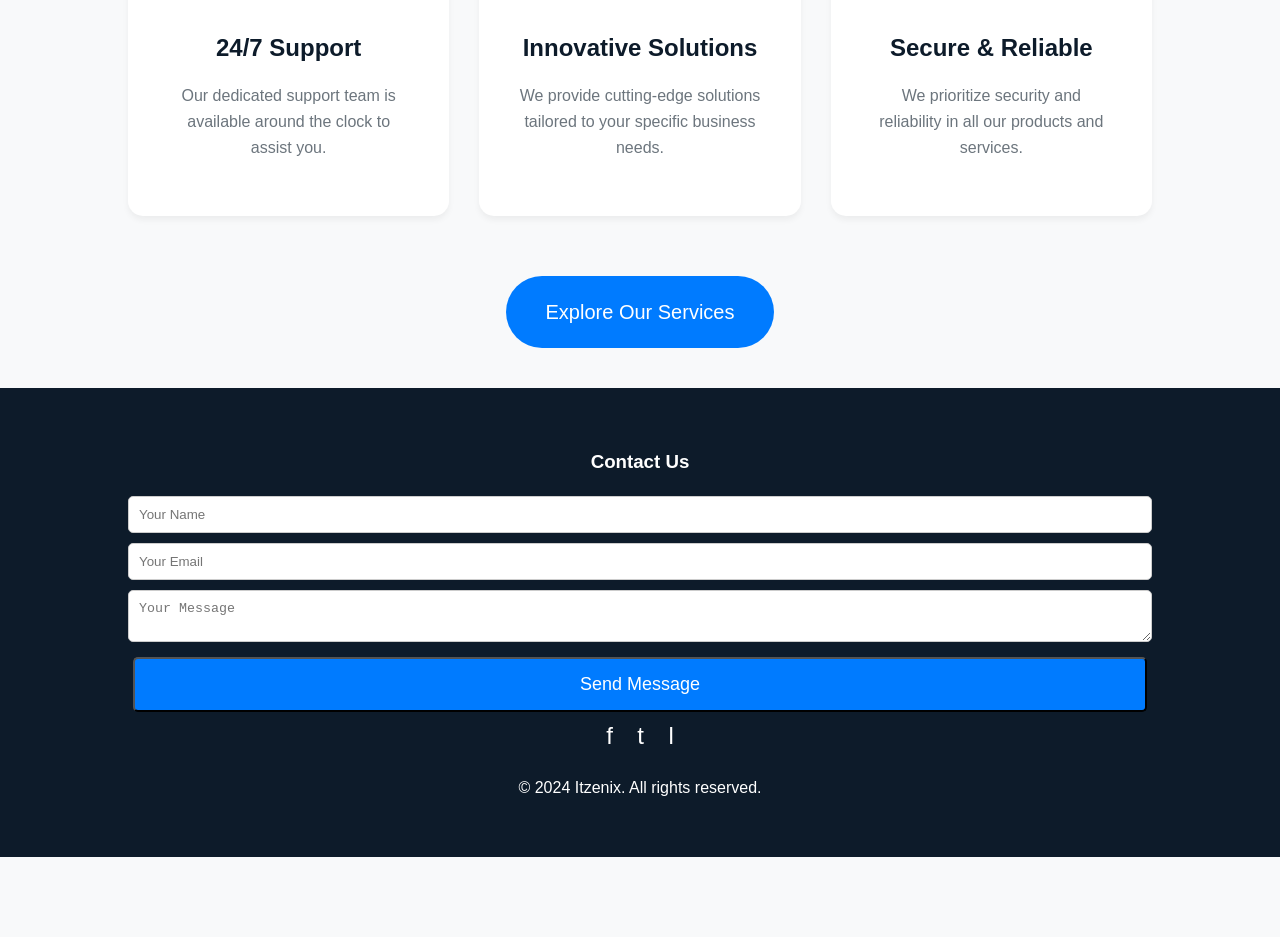
==== commit febb80ae: "feat: Activate header buttons" ====
--- a/index.html
+++ b/index.html
@@ -11,23 +11,33 @@
         <div class="container">
             <div id="branding">
                 <h1><a href="index.html">Itzenix</a></h1>
-                <p>Websites & Software That Just Work</p>
             </div>
             <nav>
+                <ul class="nav-links" id="nav-links">
+                    <li><a href="index.html">Home</a></li>
+                    <li><a href="services.html">Services</a></li>
+                    <li><a href="#">Portfolio</a></li>
+                    <li><a href="about.html">About Us</a></li>
+                    <li><a href="contact.html">Contact</a></li>
+                </ul>
+            </nav>
+            <div class="header-right">
+                <div class="search-container">
+                    <input type="text" placeholder="Search...">
+                    <button type="submit"><i class="fa fa-search"></i></button>
+                </div>
+                <div class="language-switcher">
+                    <span>🌐 EN | हिन्दी</span>
+                </div>
+                <div class="theme-switcher">
+                    <span>🌙</span>
+                </div>
                 <button class="hamburger" id="hamburger">
                     <span class="bar"></span>
                     <span class="bar"></span>
                     <span class="bar"></span>
                 </button>
-                <ul class="nav-links" id="nav-links">
-                    <li class="current"><a href="index.html" data-translate="Home">Home</a></li>
-                    <li><a href="about.html" data-translate="Who We Are">Who We Are</a></li>
-                    <li><a href="philosophy.html" data-translate="What We Think">What We Think</a></li>
-                    <li><a href="services.html" data-translate="Services">Services</a></li>
-                    <li><a href="careers.html" data-translate="Careers">Careers</a></li>
-                    <li><a href="contact.html" data-translate="Contact Us">Contact Us</a></li>
-                </ul>
-            </nav>
+            </div>
         </div>
     </header>
     <section class="hero">
@@ -38,42 +48,84 @@
             <a href="#" class="cta-button" data-translate="View Our Work">View Our Work</a>
         </div>
     </section>
-    <section id="services-overview" class="bg-white">
-        <div class="container">
-            <div class="section-heading-dark">
-                <h2>What We Offer</h2>
-                <p>We provide a wide range of services to help you achieve your business goals.</p>
-            </div>
-            <div class="services-grid">
-                <div class="service-card">
-                    <img src="https://img.icons8.com/color/64/000000/web-design.png" alt="Website Development Icon">
-                    <h3>Website Development</h3>
-                    <p>Creating stunning and responsive websites.</p>
-                </div>
-                <div class="service-card">
-                    <img src="https://img.icons8.com/color/64/000000/software-box.png" alt="Software Solutions Icon">
-                    <h3>Software Solutions</h3>
-                    <p>Custom software tailored to your needs.</p>
-                </div>
-                <div class="service-card">
-                    <img src="https://img.icons8.com/color/64/000000/paint-palette.png" alt="UI/UX Design Icon">
-                    <h3>UI/UX Design</h3>
-                    <p>Intuitive and engaging user interfaces.</p>
-                </div>
-                <div class="service-card">
-                    <img src="https://img.icons8.com/color/64/000000/maintenance.png" alt="Maintenance & Support Icon">
-                    <h3>Maintenance & Support</h3>
-                    <p>Ensuring your systems run smoothly.</p>
-                </div>
-                <div class="service-card">
-                    <img src="https://img.icons8.com/color/64/000000/online-store.png" alt="E-commerce Development Icon">
-                    <h3>E-commerce Development</h3>
-                    <p>Building powerful online stores.</p>
-                </div>
-                <div class="service-card">
-                    <img src="https://img.icons8.com/color/64/000000/iphone.png" alt="Mobile App Development Icon">
-                    <h3>Mobile App Development</h3>
-                    <p>Creating apps for iOS and Android.</p>
+    <section id="industries-we-serve" class="bg-white">
+        <div class="container">
+            <div class="section-heading-dark">
+                <h2>Select Your Industry. Discover Our Impact.</h2>
+                <p>Explore the sectors where we deliver tailored solutions and measurable results.</p>
+            </div>
+            <div class="industry-grid-4">
+                <div class="industry-card">
+                    <img src="https://img.icons8.com/color/64/000000/bank.png" alt="Banking Icon">
+                    <h3>Banking</h3>
+                </div>
+                <div class="industry-card">
+                    <img src="https://img.icons8.com/color/64/000000/bullish.png" alt="Capital Markets Icon">
+                    <h3>Capital Markets</h3>
+                </div>
+                <div class="industry-card">
+                    <img src="https://img.icons8.com/color/64/000000/multiple-devices.png" alt="Communications Icon">
+                    <h3>Communications, Media, and Information Services</h3>
+                </div>
+                <div class="industry-card">
+                    <img src="https://img.icons8.com/color/64/000000/shopping-cart.png" alt="Consumer Goods Icon">
+                    <h3>Consumer Goods and Distribution</h3>
+                </div>
+                <div class="industry-card">
+                    <img src="https://img.icons8.com/color/64/000000/school.png" alt="Education Icon">
+                    <h3>Education</h3>
+                </div>
+                <div class="industry-card">
+                    <img src="https://img.icons8.com/color/64/000000/factory.png" alt="Energy Icon">
+                    <h3>Energy, Resources, and Utilities</h3>
+                </div>
+                <div class="industry-card">
+                    <img src="https://img.icons8.com/color/64/000000/heart-with-pulse.png" alt="Healthcare Icon">
+                    <h3>Healthcare</h3>
+                </div>
+                <div class="industry-card">
+                    <img src="https://img.icons8.com/color/64/000000/processor.png" alt="High Tech Icon">
+                    <h3>High Tech</h3>
+                </div>
+                <div class="industry-card">
+                    <img src="https://img.icons8.com/color/64/000000/shield.png" alt="Insurance Icon">
+                    <h3>Insurance</h3>
+                </div>
+                <div class="industry-card">
+                    <img src="https://img.icons8.com/color/64/000000/dna-helix.png" alt="Life Sciences Icon">
+                    <h3>Life Sciences</h3>
+                </div>
+                <div class="industry-card">
+                    <img src="https://img.icons8.com/color/64/000000/robot.png" alt="Manufacturing Icon">
+                    <h3>Manufacturing</h3>
+                </div>
+                <div class="industry-card">
+                    <img src="https://img.icons8.com/color/64/000000/city-hall.png" alt="Public Services Icon">
+                    <h3>Public Services</h3>
+                </div>
+                <div class="industry-card">
+                    <img src="https://img.icons8.com/color/64/000000/shop.png" alt="Retail Icon">
+                    <h3>Retail</h3>
+                </div>
+                <div class="industry-card">
+                    <img src="https://img.icons8.com/color/64/000000/airport.png" alt="Travel Icon">
+                    <h3>Travel and Logistics</h3>
+                </div>
+                <div class="industry-card">
+                    <img src="https://img.icons8.com/color/64/000000/real-estate.png" alt="Real Estate Icon">
+                    <h3>Real Estate</h3>
+                </div>
+                <div class="industry-card">
+                    <img src="https://img.icons8.com/color/64/000000/online-store.png" alt="E-commerce Icon">
+                    <h3>E-commerce</h3>
+                </div>
+                <div class="industry-card">
+                    <img src="https://img.icons8.com/color/64/000000/car.png" alt="Automotive Icon">
+                    <h3>Automotive</h3>
+                </div>
+                <div class="industry-card">
+                    <img src="https://img.icons8.com/color/64/000000/bed.png" alt="Hospitality Icon">
+                    <h3>Hospitality</h3>
                 </div>
             </div>
         </div>
--- a/style.css
+++ b/style.css
@@ -18,21 +18,45 @@
 
 /* Header */
 header {
-    background: #0d1b2a;
-    color: #ffffff;
-    padding-top: 20px;
-    min-height: 80px;
-    border-bottom: #007bff 3px solid;
+    background: #ffffff;
+    color: #212529;
+    padding: 20px 0;
     position: sticky;
     top: 0;
     z-index: 100;
+    box-shadow: 0 2px 4px rgba(0,0,0,0.1);
+    animation: slide-in 0.5s ease-in-out;
+}
+
+@keyframes slide-in {
+    from {
+        transform: translateY(-100%);
+    }
+    to {
+        transform: translateY(0);
+    }
 }
 
 header a {
-    color: #ffffff;
+    color: #212529;
     text-decoration: none;
-    text-transform: uppercase;
     font-size: 16px;
+    position: relative;
+}
+
+header a::after {
+    content: '';
+    position: absolute;
+    width: 0;
+    height: 2px;
+    bottom: -5px;
+    left: 0;
+    background-color: #0D6EFD;
+    transition: width 0.3s;
+}
+
+header a:hover::after {
+    width: 100%;
 }
 
 header ul {
@@ -55,7 +79,9 @@
 
 header #branding h1 {
     margin: 0;
-    font-size: 36px;
+    font-size: 28px;
+    font-weight: bold;
+    letter-spacing: 1px;
 }
 
 header #branding p {
@@ -63,9 +89,40 @@
     font-size: 14px;
 }
 
-header .highlight, header .current a {
-    color: #007bff;
-    font-weight: bold;
+.header-right {
+    display: flex;
+    align-items: center;
+}
+
+.search-container {
+    position: relative;
+}
+
+.search-container input {
+    padding: 8px 12px;
+    border-radius: 20px;
+    border: 1px solid #ccc;
+    transition: width 0.3s;
+    width: 150px;
+}
+
+.search-container input:focus {
+    width: 250px;
+}
+
+.search-container button {
+    position: absolute;
+    right: 10px;
+    top: 50%;
+    transform: translateY(-50%);
+    background: none;
+    border: none;
+    cursor: pointer;
+}
+
+.language-switcher, .theme-switcher {
+    margin-left: 20px;
+    cursor: pointer;
 }
 
 header a:hover {
@@ -304,55 +361,83 @@
 }
 
 /* Services Overview Section */
-#services-overview.bg-white {
+#industries-we-serve.bg-white {
     background: #F9FAFB;
     padding: 80px 0;
 }
 
-.services-grid {
+.industry-grid-4 {
     display: grid;
-    grid-template-columns: repeat(3, 1fr);
+    grid-template-columns: repeat(4, 1fr);
     gap: 30px;
 }
 
-.service-card {
+.industry-card {
     background: #ffffff;
-    padding: 40px;
+    padding: 30px;
     border-radius: 15px;
     text-align: center;
     transition: all 0.3s ease-in-out;
     box-shadow: 0 4px 6px rgba(0,0,0,0.05);
 }
 
-.service-card:hover {
+.industry-card:hover {
     transform: translateY(-10px);
     box-shadow: 0 10px 20px rgba(0,0,0,0.1);
 }
 
-.service-card img {
+.industry-card img {
     margin-bottom: 20px;
 }
 
-.service-card h3 {
+.industry-card h3 {
     color: #0d1b2a;
-    font-size: 24px;
-    margin-bottom: 15px;
-}
-
-.service-card p {
-    font-size: 16px;
-    color: #6C757D;
+    font-size: 18px;
+    margin-bottom: 10px;
+}
+
+@media(max-width: 1200px){
+    .industry-grid-5 {
+        grid-template-columns: repeat(4, 1fr);
+    }
 }
 
 @media(max-width: 992px){
-    .services-grid {
-        grid-template-columns: repeat(2, 1fr);
+    .industry-grid-5 {
+        grid-template-columns: repeat(3, 1fr);
     }
 }
 
 @media(max-width: 768px){
-    .services-grid {
-        grid-template-columns: 1fr;
+    .nav-links {
+        display: none;
+        flex-direction: column;
+        width: 100%;
+        background-color: #ffffff;
+        position: absolute;
+        top: 80px;
+        left: 0;
+        padding: 20px;
+        box-shadow: 0 2px 4px rgba(0,0,0,0.1);
+    }
+
+    .nav-links.active {
+        display: flex;
+    }
+
+    .hamburger {
+        display: block;
+    }
+
+    .header-right {
+        position: absolute;
+        right: 20px;
+        top: 50%;
+        transform: translateY(-50%);
+    }
+
+    .search-container {
+        display: none;
     }
 }
 
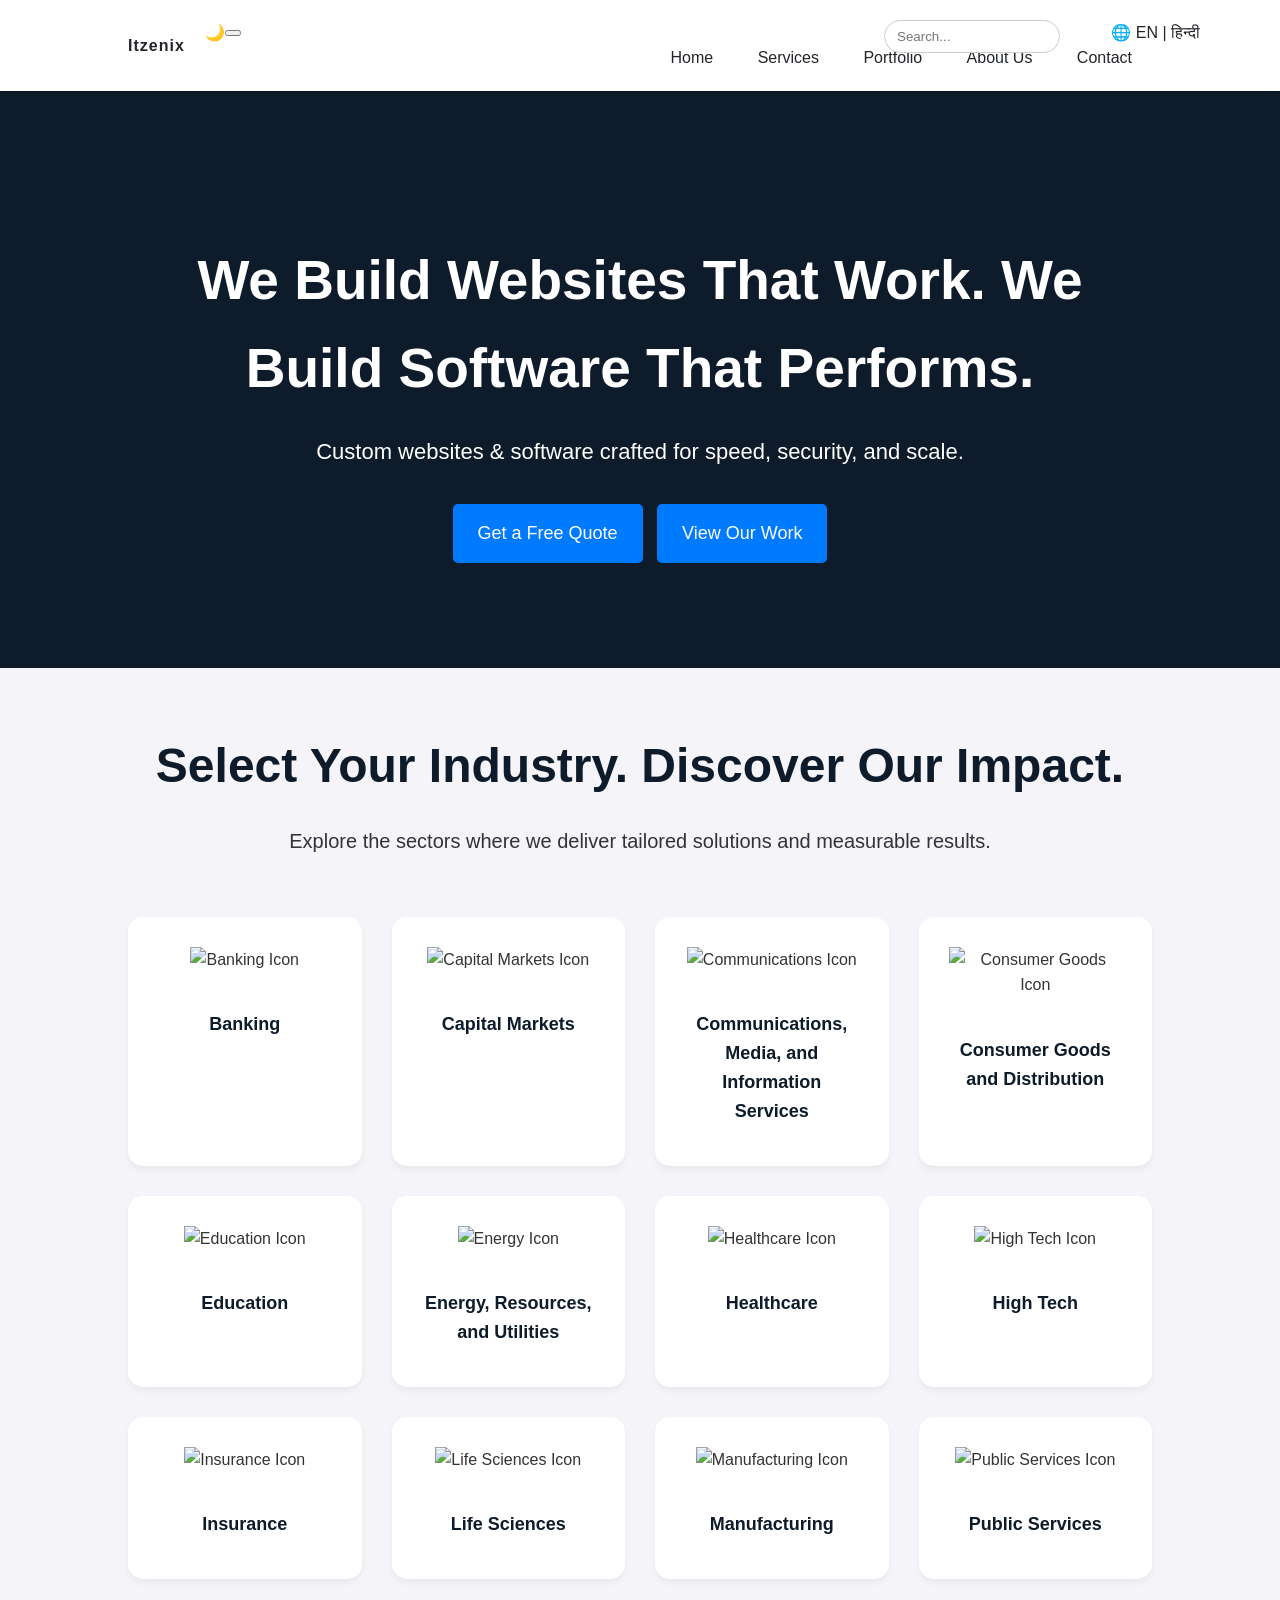
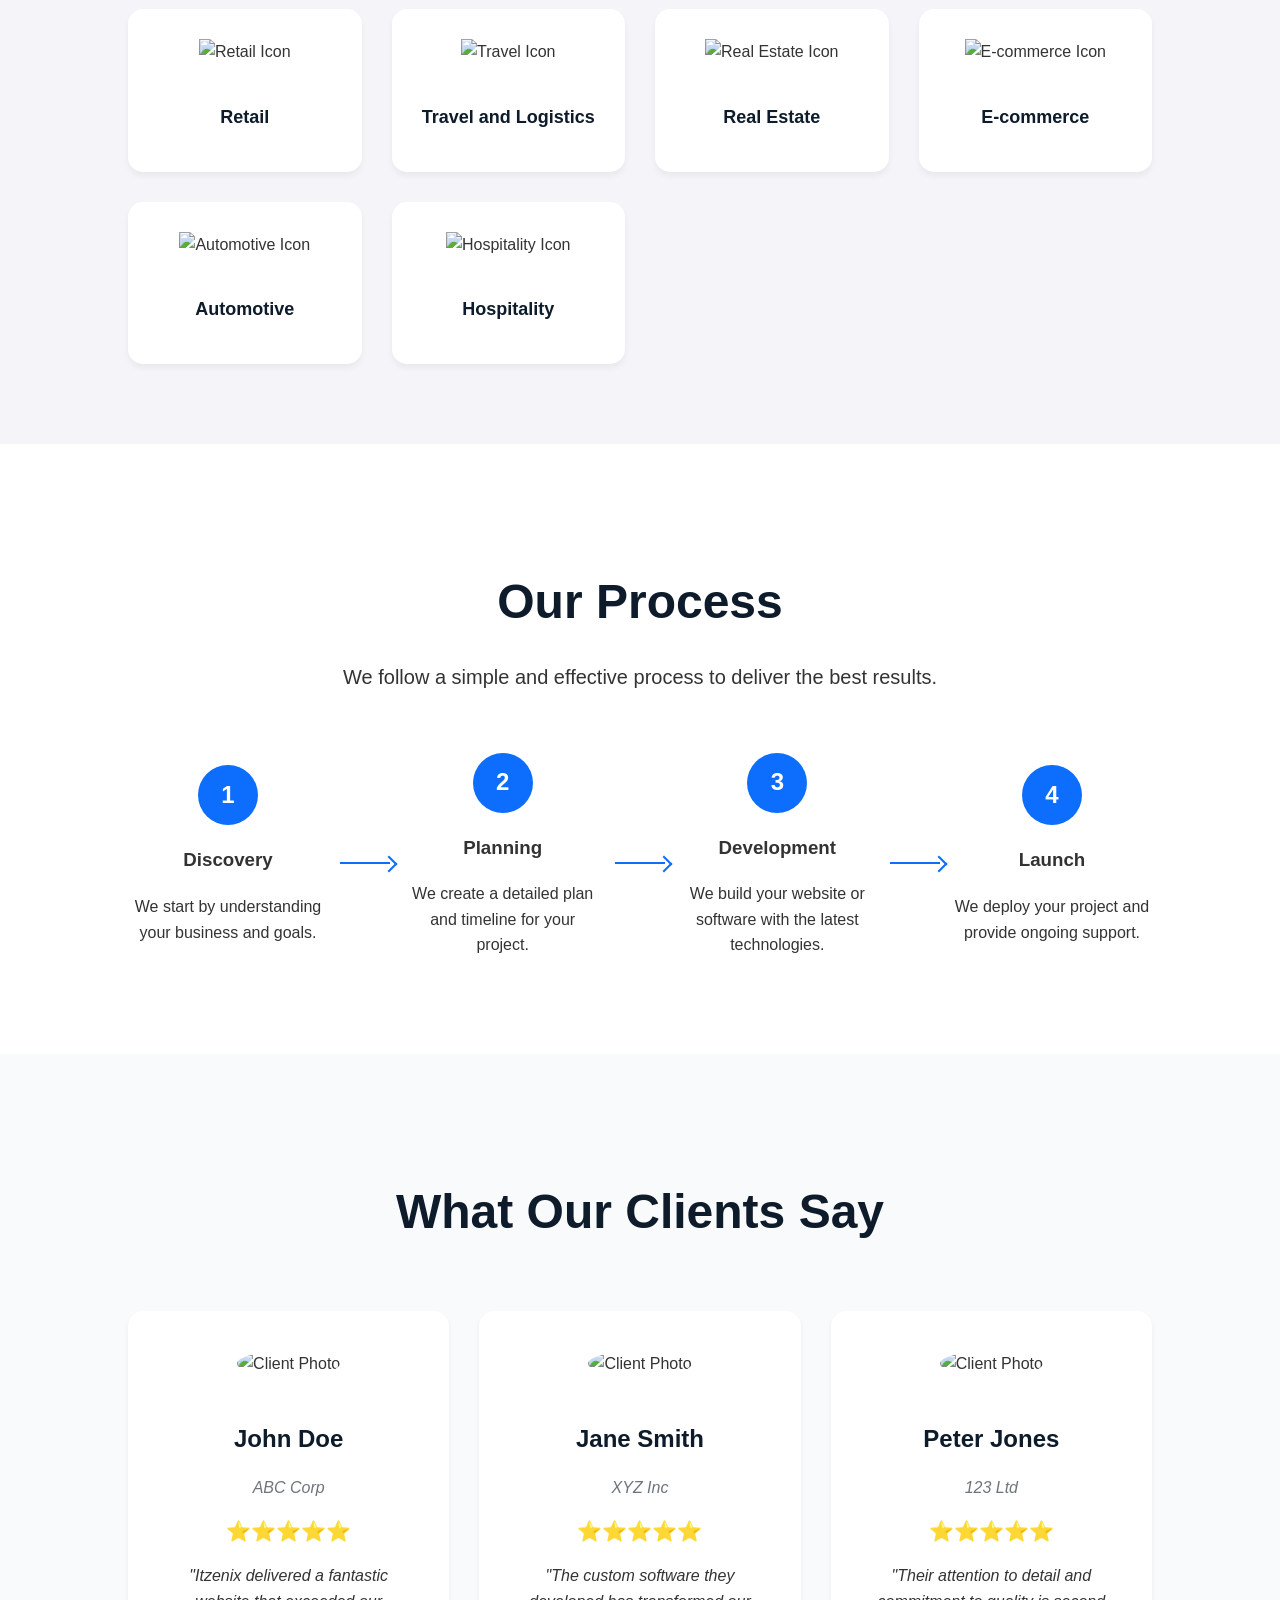
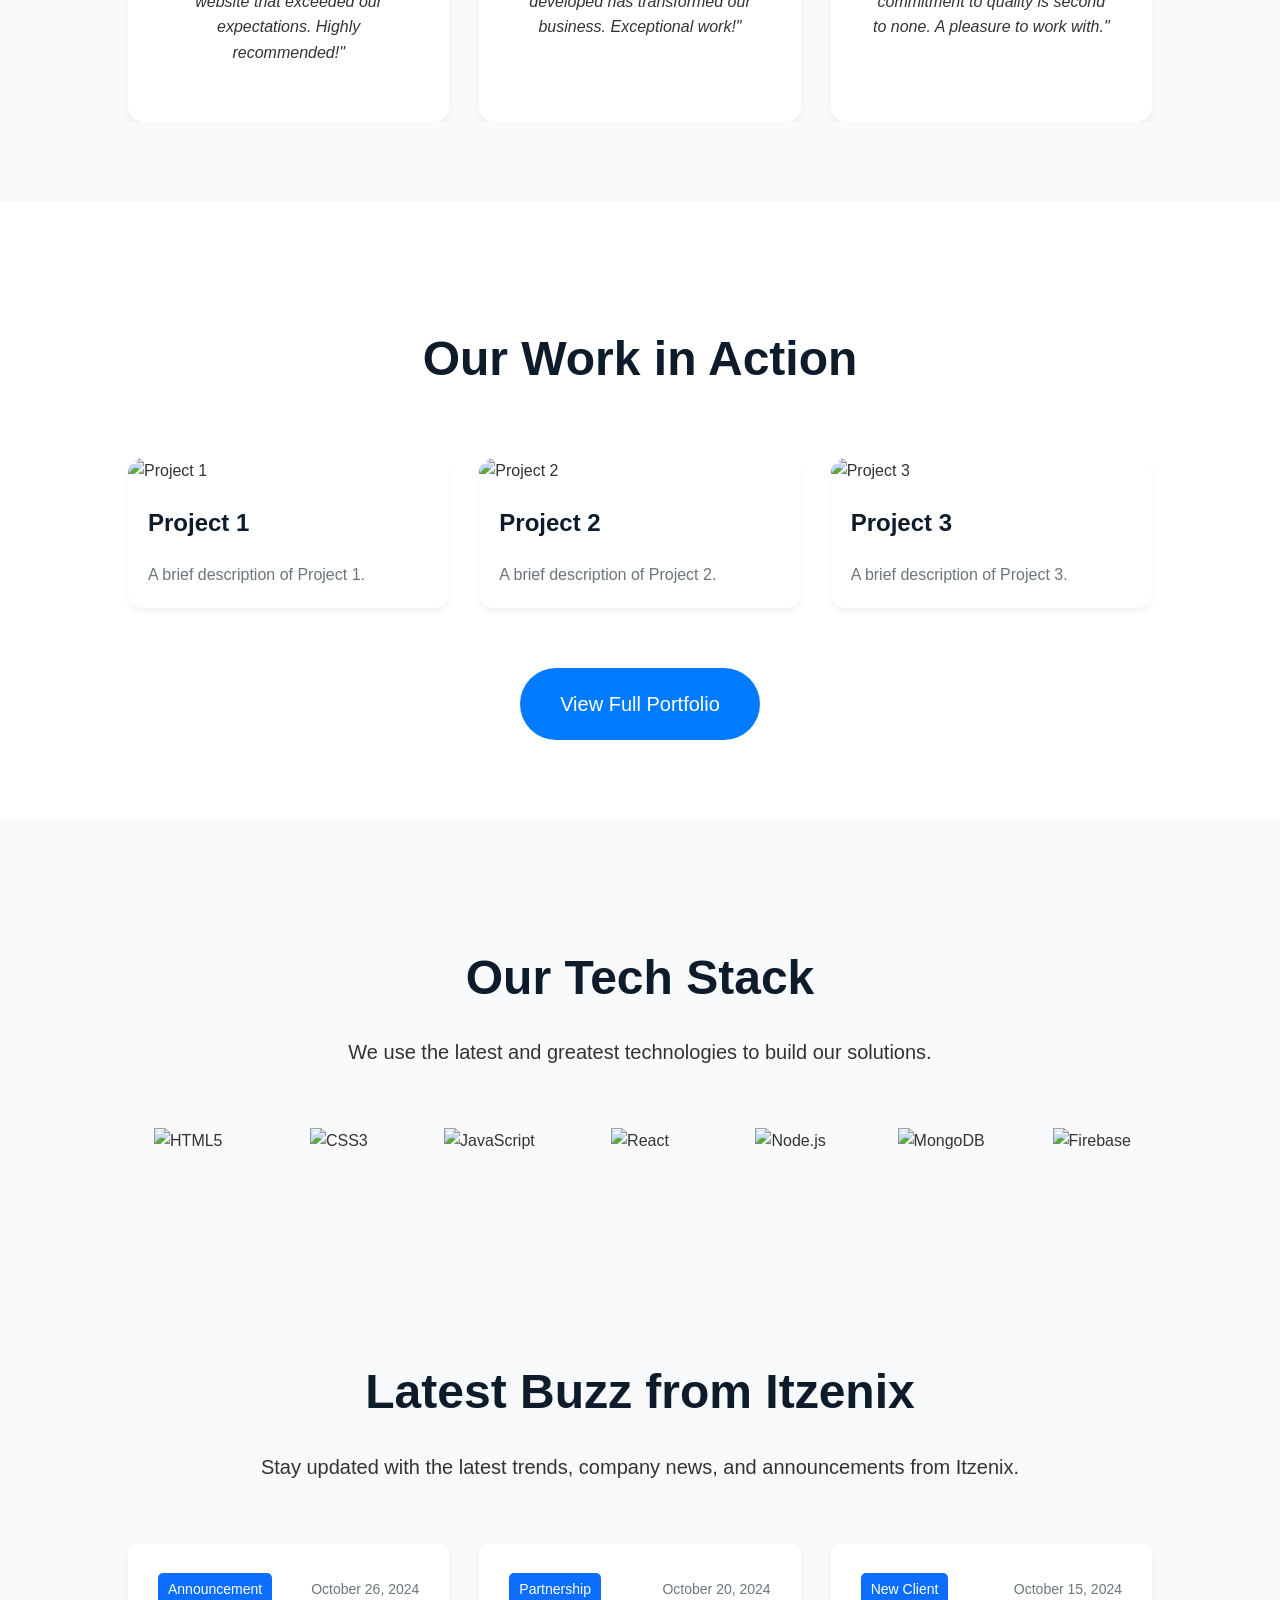
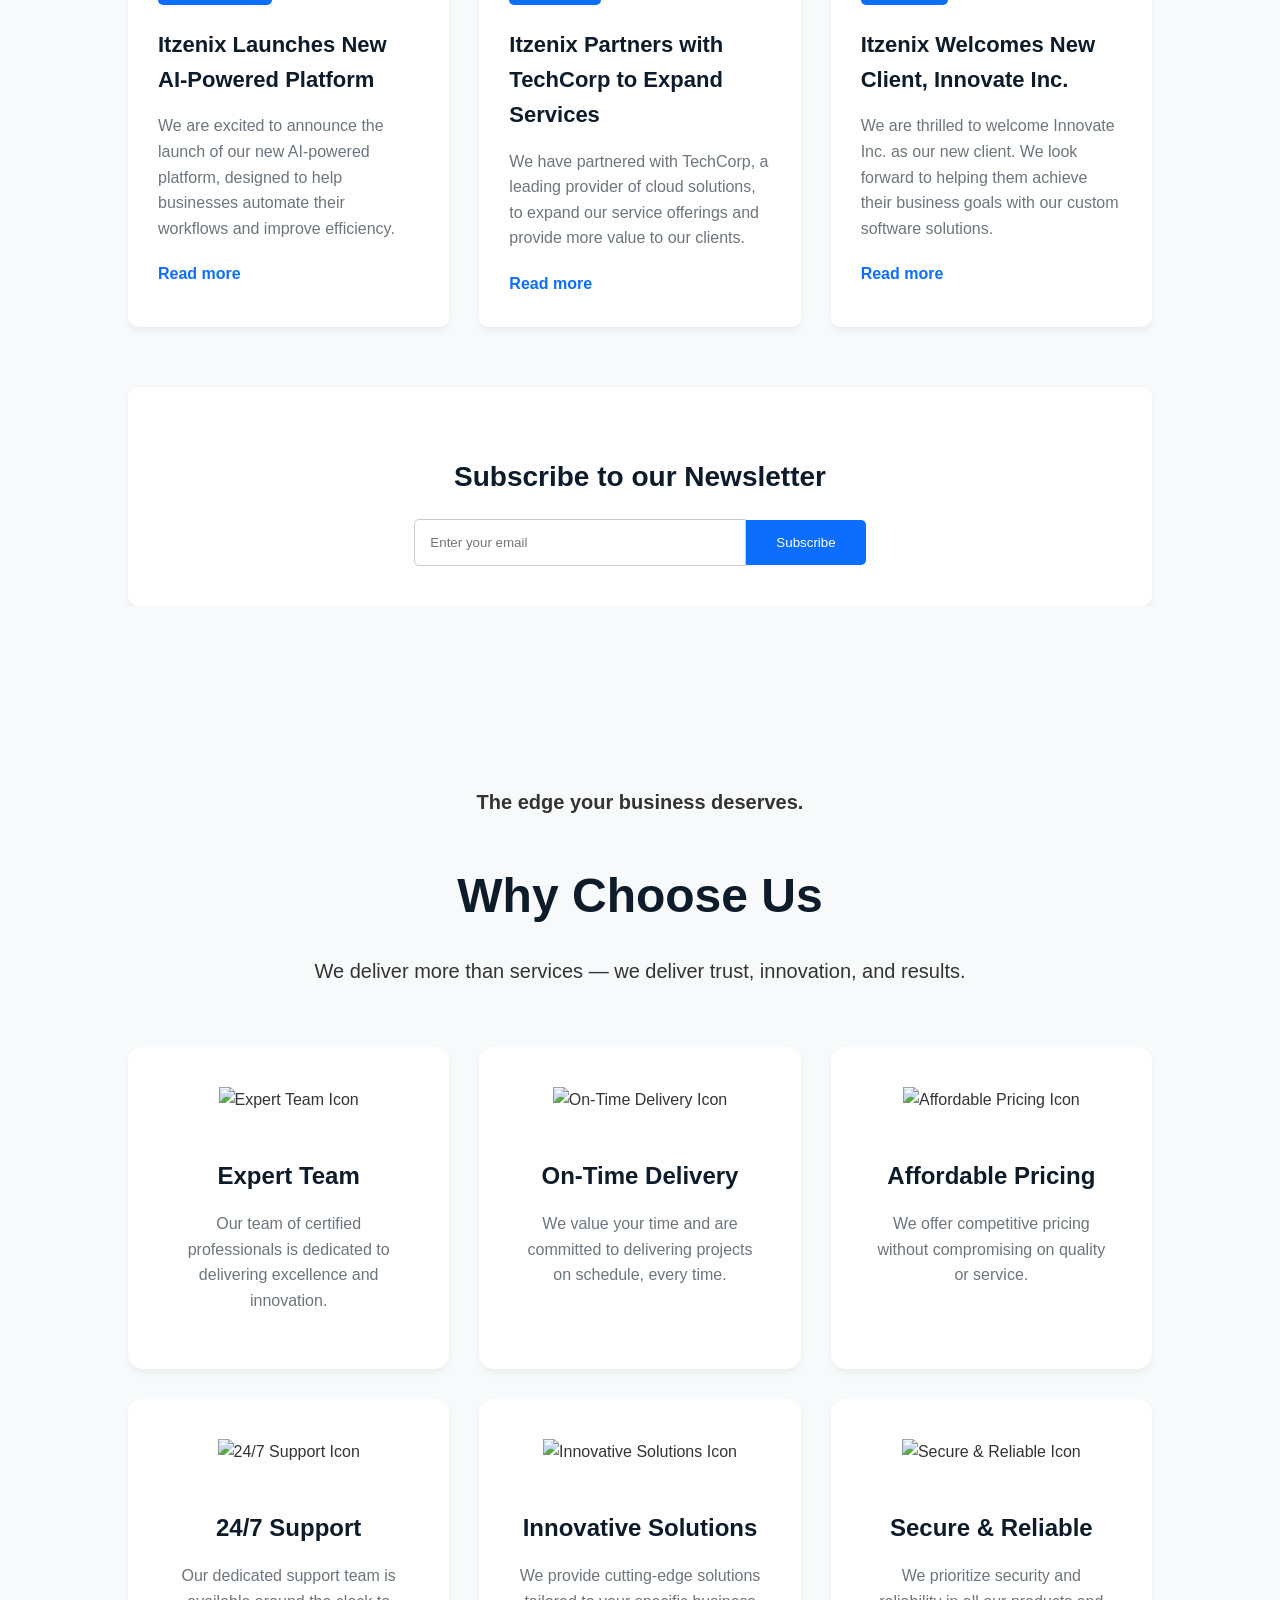
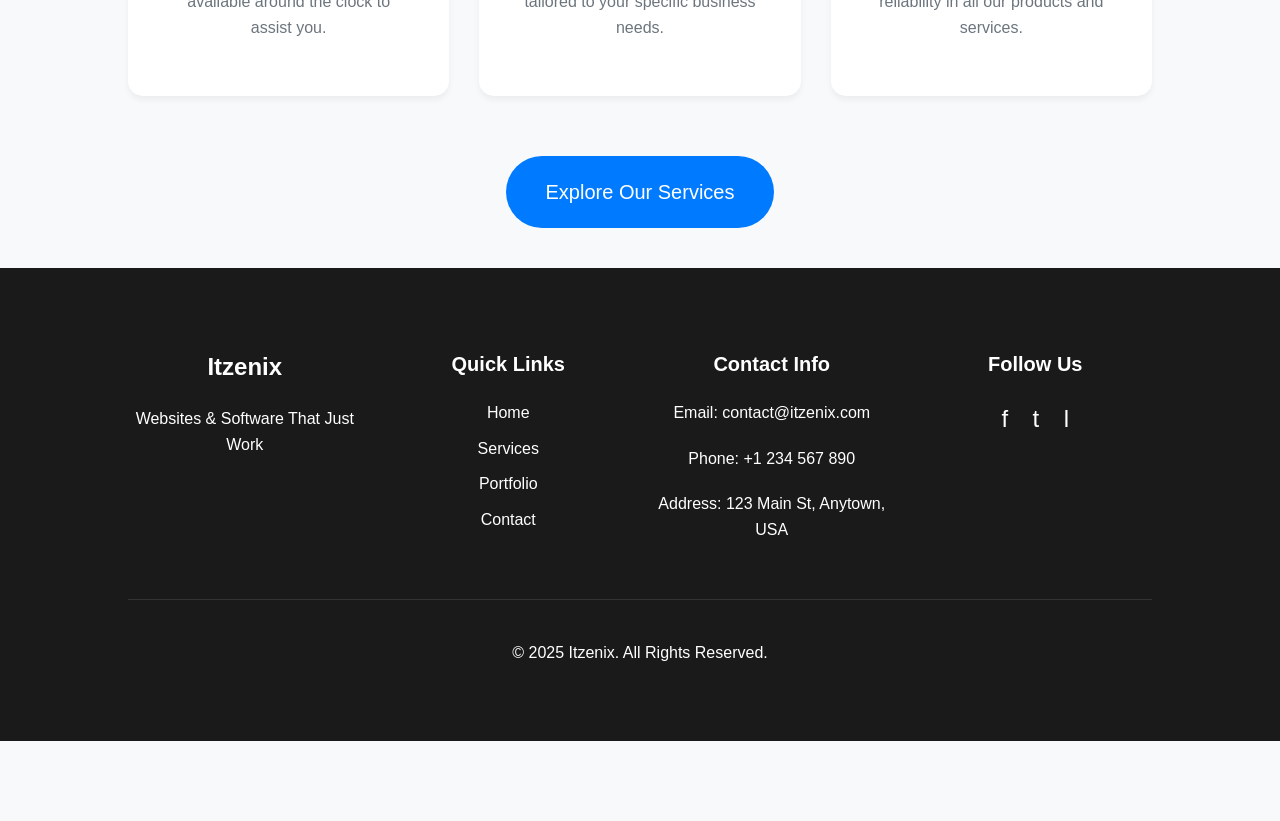
==== commit 9da85df2: "feat: Create a reusable footer and include it in all pages" ====
--- a/index.html
+++ b/index.html
@@ -14,11 +14,11 @@
             </div>
             <nav>
                 <ul class="nav-links" id="nav-links">
-                    <li><a href="index.html">Home</a></li>
-                    <li><a href="services.html">Services</a></li>
-                    <li><a href="#">Portfolio</a></li>
-                    <li><a href="about.html">About Us</a></li>
-                    <li><a href="contact.html">Contact</a></li>
+                    <li><a href="index.html" data-translate="Home">Home</a></li>
+                    <li><a href="services.html" data-translate="Services">Services</a></li>
+                    <li><a href="portfolio.html" data-translate="Portfolio">Portfolio</a></li>
+                    <li><a href="about.html" data-translate="About Us">About Us</a></li>
+                    <li><a href="contact.html" data-translate="Contact">Contact</a></li>
                 </ul>
             </nav>
             <div class="header-right">
@@ -44,15 +44,15 @@
         <div class="container">
             <h1 data-translate="We Build Websites That Work. We Build Software That Performs.">We Build Websites That Work. We Build Software That Performs.</h1>
             <p data-translate="Custom websites & software crafted for speed, security, and scale.">Custom websites & software crafted for speed, security, and scale.</p>
-            <a href="#" class="cta-button" data-translate="Get a Free Quote">Get a Free Quote</a>
-            <a href="#" class="cta-button" data-translate="View Our Work">View Our Work</a>
-        </div>
-    </section>
-    <section id="industries-we-serve" class="bg-white">
-        <div class="container">
-            <div class="section-heading-dark">
-                <h2>Select Your Industry. Discover Our Impact.</h2>
-                <p>Explore the sectors where we deliver tailored solutions and measurable results.</p>
+            <a href="#contact-form" class="cta-button" data-translate="Get a Free Quote">Get a Free Quote</a>
+            <a href="#work-in-action" class="cta-button" data-translate="View Our Work">View Our Work</a>
+        </div>
+    </section>
+    <section id="services" class="bg-white">
+        <div class="container">
+            <div class="section-heading-dark">
+                <h2 data-translate="Select Your Industry. Discover Our Impact.">Select Your Industry. Discover Our Impact.</h2>
+                <p data-translate="Explore the sectors where we deliver tailored solutions and measurable results.">Explore the sectors where we deliver tailored solutions and measurable results.</p>
             </div>
             <div class="industry-grid-4">
                 <div class="industry-card">
@@ -133,32 +133,32 @@
     <section id="our-process">
         <div class="container">
             <div class="section-heading-dark">
-                <h2>Our Process</h2>
-                <p>We follow a simple and effective process to deliver the best results.</p>
+                <h2 data-translate="Our Process">Our Process</h2>
+                <p data-translate="We follow a simple and effective process to deliver the best results.">We follow a simple and effective process to deliver the best results.</p>
             </div>
             <div class="process-wrapper">
                 <div class="process-step">
                     <div class="process-icon">1</div>
-                    <h3>Discovery</h3>
-                    <p>We start by understanding your business and goals.</p>
+                    <h3 data-translate="Discovery">Discovery</h3>
+                    <p data-translate="We start by understanding your business and goals.">We start by understanding your business and goals.</p>
                 </div>
                 <div class="process-arrow"></div>
                 <div class="process-step">
                     <div class="process-icon">2</div>
-                    <h3>Planning</h3>
-                    <p>We create a detailed plan and timeline for your project.</p>
+                    <h3 data-translate="Planning">Planning</h3>
+                    <p data-translate="We create a detailed plan and timeline for your project.">We create a detailed plan and timeline for your project.</p>
                 </div>
                 <div class="process-arrow"></div>
                 <div class="process-step">
                     <div class="process-icon">3</div>
-                    <h3>Development</h3>
-                    <p>We build your website or software with the latest technologies.</p>
+                    <h3 data-translate="Development">Development</h3>
+                    <p data-translate="We build your website or software with the latest technologies.">We build your website or software with the latest technologies.</p>
                 </div>
                 <div class="process-arrow"></div>
                 <div class="process-step">
                     <div class="process-icon">4</div>
-                    <h3>Launch</h3>
-                    <p>We deploy your project and provide ongoing support.</p>
+                    <h3 data-translate="Launch">Launch</h3>
+                    <p data-translate="We deploy your project and provide ongoing support.">We deploy your project and provide ongoing support.</p>
                 </div>
             </div>
         </div>
@@ -166,7 +166,7 @@
     <section id="testimonials">
         <div class="container">
             <div class="section-heading-dark">
-                <h2>What Our Clients Say</h2>
+                <h2 data-translate="What Our Clients Say">What Our Clients Say</h2>
             </div>
             <div class="testimonial-grid">
                 <div class="testimonial-card">
@@ -202,7 +202,7 @@
     <section id="work-in-action">
         <div class="container">
             <div class="section-heading-dark">
-                <h2>Our Work In Action</h2>
+                <h2 data-translate="Our Work in Action">Our Work in Action</h2>
             </div>
             <div class="portfolio-grid">
                 <div class="portfolio-item">
@@ -222,7 +222,7 @@
                 </div>
             </div>
             <div class="cta-container">
-                <a href="#" class="cta-button-pro">View Full Portfolio</a>
+                <a href="portfolio.html" class="cta-button-pro" data-translate="View Full Portfolio">View Full Portfolio</a>
             </div>
         </div>
     </section>
@@ -233,8 +233,8 @@
     <section id="tech-stack">
         <div class="container">
             <div class="section-heading-dark">
-                <h2>Our Tech Stack</h2>
-                <p>We use the latest and greatest technologies to build our solutions.</p>
+                <h2 data-translate="Our Tech Stack">Our Tech Stack</h2>
+                <p data-translate="We use the latest and greatest technologies to build our solutions.">We use the latest and greatest technologies to build our solutions.</p>
             </div>
             <div class="tech-grid">
                 <div class="tech-item" data-tooltip="HTML5">
@@ -264,8 +264,8 @@
     <section id="news-updates">
         <div class="container">
             <div class="section-heading-dark">
-                <h2>Latest Buzz from Itzenix</h2>
-                <p>Stay updated with the latest trends, company news, and announcements from Itzenix.</p>
+                <h2 data-translate="Latest Buzz from Itzenix">Latest Buzz from Itzenix</h2>
+                <p data-translate="Stay updated with the latest trends, company news, and announcements from Itzenix.">Stay updated with the latest trends, company news, and announcements from Itzenix.</p>
             </div>
             <div class="news-grid">
                 <div class="news-card">
@@ -273,34 +273,34 @@
                         <span class="news-tag">Announcement</span>
                         <span class="news-date">October 26, 2024</span>
                     </div>
-                    <h3>Itzenix Launches New AI-Powered Platform</h3>
-                    <p>We are excited to announce the launch of our new AI-powered platform, designed to help businesses automate their workflows and improve efficiency.</p>
-                    <a href="#" class="read-more">Read more</a>
+                    <h3 data-translate="Itzenix Launches New AI-Powered Platform">Itzenix Launches New AI-Powered Platform</h3>
+                    <p data-translate="We are excited to announce the launch of our new AI-powered platform, designed to help businesses automate their workflows and improve efficiency.">We are excited to announce the launch of our new AI-powered platform, designed to help businesses automate their workflows and improve efficiency.</p>
+                    <a href="#" class="read-more" data-translate="Read more">Read more</a>
                 </div>
                 <div class="news-card">
                     <div class="news-card-header">
                         <span class="news-tag">Partnership</span>
                         <span class="news-date">October 20, 2024</span>
                     </div>
-                    <h3>Itzenix Partners with TechCorp to Expand Services</h3>
-                    <p>We have partnered with TechCorp, a leading provider of cloud solutions, to expand our service offerings and provide more value to our clients.</p>
-                    <a href="#" class="read-more">Read more</a>
+                    <h3 data-translate="Itzenix Partners with TechCorp to Expand Services">Itzenix Partners with TechCorp to Expand Services</h3>
+                    <p data-translate="We have partnered with TechCorp, a leading provider of cloud solutions, to expand our service offerings and provide more value to our clients.">We have partnered with TechCorp, a leading provider of cloud solutions, to expand our service offerings and provide more value to our clients.</p>
+                    <a href="#" class="read-more" data-translate="Read more">Read more</a>
                 </div>
                 <div class="news-card">
                     <div class="news-card-header">
                         <span class="news-tag">New Client</span>
                         <span class="news-date">October 15, 2024</span>
                     </div>
-                    <h3>Itzenix Welcomes New Client, Innovate Inc.</h3>
-                    <p>We are thrilled to welcome Innovate Inc. as our new client. We look forward to helping them achieve their business goals with our custom software solutions.</p>
-                    <a href="#" class="read-more">Read more</a>
+                    <h3 data-translate="Itzenix Welcomes New Client, Innovate Inc.">Itzenix Welcomes New Client, Innovate Inc.</h3>
+                    <p data-translate="We are thrilled to welcome Innovate Inc. as our new client. We look forward to helping them achieve their business goals with our custom software solutions.">We are thrilled to welcome Innovate Inc. as our new client. We look forward to helping them achieve their business goals with our custom software solutions.</p>
+                    <a href="#" class="read-more" data-translate="Read more">Read more</a>
                 </div>
             </div>
             <div class="newsletter-signup">
-                <h3>Subscribe to our Newsletter</h3>
+                <h3 data-translate="Subscribe to our Newsletter">Subscribe to our Newsletter</h3>
                 <form>
-                    <input type="email" placeholder="Enter your email">
-                    <button type="submit">Subscribe</button>
+                    <input type="email" placeholder="Enter your email" data-translate="Enter your email">
+                    <button type="submit" data-translate="Subscribe">Subscribe</button>
                 </form>
             </div>
         </div>
@@ -308,67 +308,48 @@
     <section id="why-choose-us">
         <div class="container">
             <div class="section-heading-dark">
-                <p class="small-heading">The edge your business deserves.</p>
-                <h2>Why Choose Us</h2>
-                <p>We deliver more than services — we deliver trust, innovation, and results.</p>
+                <p class="small-heading" data-translate="The edge your business deserves.">The edge your business deserves.</p>
+                <h2 data-translate="Why Choose Us">Why Choose Us</h2>
+                <p data-translate="We deliver more than services — we deliver trust, innovation, and results.">We deliver more than services — we deliver trust, innovation, and results.</p>
             </div>
             <div class="why-choose-us-grid">
                 <div class="why-choose-us-card">
                     <img src="https://img.icons8.com/color/64/000000/people-working-together.png" alt="Expert Team Icon">
-                    <h3>Expert Team</h3>
-                    <p>Our team of certified professionals is dedicated to delivering excellence and innovation.</p>
+                    <h3 data-translate="Expert Team">Expert Team</h3>
+                    <p data-translate="Our team of certified professionals is dedicated to delivering excellence and innovation.">Our team of certified professionals is dedicated to delivering excellence and innovation.</p>
                 </div>
                 <div class="why-choose-us-card">
                     <img src="https://img.icons8.com/color/64/000000/time.png" alt="On-Time Delivery Icon">
-                    <h3>On-Time Delivery</h3>
-                    <p>We value your time and are committed to delivering projects on schedule, every time.</p>
+                    <h3 data-translate="On-Time Delivery">On-Time Delivery</h3>
+                    <p data-translate="We value your time and are committed to delivering projects on schedule, every time.">We value your time and are committed to delivering projects on schedule, every time.</p>
                 </div>
                 <div class="why-choose-us-card">
                     <img src="https://img.icons8.com/color/64/000000/money-bag.png" alt="Affordable Pricing Icon">
-                    <h3>Affordable Pricing</h3>
-                    <p>We offer competitive pricing without compromising on quality or service.</p>
+                    <h3 data-translate="Affordable Pricing">Affordable Pricing</h3>
+                    <p data-translate="We offer competitive pricing without compromising on quality or service.">We offer competitive pricing without compromising on quality or service.</p>
                 </div>
                 <div class="why-choose-us-card">
                     <img src="https://img.icons8.com/officel/64/000000/24-7-support.png" alt="24/7 Support Icon">
-                    <h3>24/7 Support</h3>
-                    <p>Our dedicated support team is available around the clock to assist you.</p>
+                    <h3 data-translate="24/7 Support">24/7 Support</h3>
+                    <p data-translate="Our dedicated support team is available around the clock to assist you.">Our dedicated support team is available around the clock to assist you.</p>
                 </div>
                 <div class="why-choose-us-card">
                     <img src="https://img.icons8.com/color/64/000000/idea.png" alt="Innovative Solutions Icon">
-                    <h3>Innovative Solutions</h3>
-                    <p>We provide cutting-edge solutions tailored to your specific business needs.</p>
+                    <h3 data-translate="Innovative Solutions">Innovative Solutions</h3>
+                    <p data-translate="We provide cutting-edge solutions tailored to your specific business needs.">We provide cutting-edge solutions tailored to your specific business needs.</p>
                 </div>
                 <div class="why-choose-us-card">
                     <img src="https://img.icons8.com/color/64/000000/lock.png" alt="Secure & Reliable Icon">
-                    <h3>Secure & Reliable</h3>
-                    <p>We prioritize security and reliability in all our products and services.</p>
+                    <h3 data-translate="Secure & Reliable">Secure & Reliable</h3>
+                    <p data-translate="We prioritize security and reliability in all our products and services.">We prioritize security and reliability in all our products and services.</p>
                 </div>
             </div>
             <div class="cta-container">
-                <a href="#" class="cta-button-pro">Explore Our Services</a>
+                <a href="#services" class="cta-button-pro" data-translate="Explore Our Services">Explore Our Services</a>
             </div>
         </div>
     </footer>
-    <footer>
-        <div class="container">
-            <div class="contact-form">
-                <h3>Contact Us</h3>
-                <form>
-                    <input type="text" name="name" placeholder="Your Name" required>
-                    <input type="email" name="email" placeholder="Your Email" required>
-                    <textarea name="message" placeholder="Your Message" required></textarea>
-                    <button type="submit" class="cta-button">Send Message</button>
-                </form>
-            </div>
-            <div class="social-icons">
-                <a href="#">f</a>
-                <a href="#">t</a>
-                <a href="#">l</a>
-            </div>
-            <a href="tel:+1234567890" class="call-now-button">Call Us Now</a>
-            <p>&copy; 2024 Itzenix. All rights reserved.</p>
-        </div>
-    </footer>
+    <div id="footer-placeholder"></div>
     <!--Start of Tawk.to Script-->
     <script type="text/javascript">
     var Tawk_API=Tawk_API||{}, Tawk_LoadStart=new Date();
@@ -382,6 +363,13 @@
     })();
     </script>
     <!--End of Tawk.to Script-->
+    <script src="script.js"></script>
+    <script>
+        fetch('footer.html')
+            .then(response => response.text())
+            .then(data => {
+                document.getElementById('footer-placeholder').innerHTML = data;
+            });
+    </script>
 </body>
-<script src="script.js"></script>
 </html>
--- a/style.css
+++ b/style.css
@@ -223,11 +223,47 @@
     flex-direction: column;
 }
 
-.contact-form input, .contact-form textarea {
-    padding: 10px;
+.site-footer {
+    background-color: #1a1a1a;
+    color: #ffffff;
+    padding: 60px 0;
+}
+
+.footer-grid {
+    display: grid;
+    grid-template-columns: repeat(4, 1fr);
+    gap: 30px;
+}
+
+.footer-column h3 {
+    font-size: 20px;
+    margin-bottom: 20px;
+}
+
+.footer-column ul {
+    list-style: none;
+    padding: 0;
+}
+
+.footer-column ul li {
     margin-bottom: 10px;
-    border-radius: 5px;
-    border: 1px solid #ccc;
+}
+
+.footer-column a {
+    color: #ffffff;
+    text-decoration: none;
+    transition: color 0.3s;
+}
+
+.footer-column a:hover {
+    color: #007bff;
+}
+
+.footer-bottom {
+    text-align: center;
+    margin-top: 40px;
+    padding-top: 20px;
+    border-top: 1px solid #333;
 }
 
 .call-now-button {
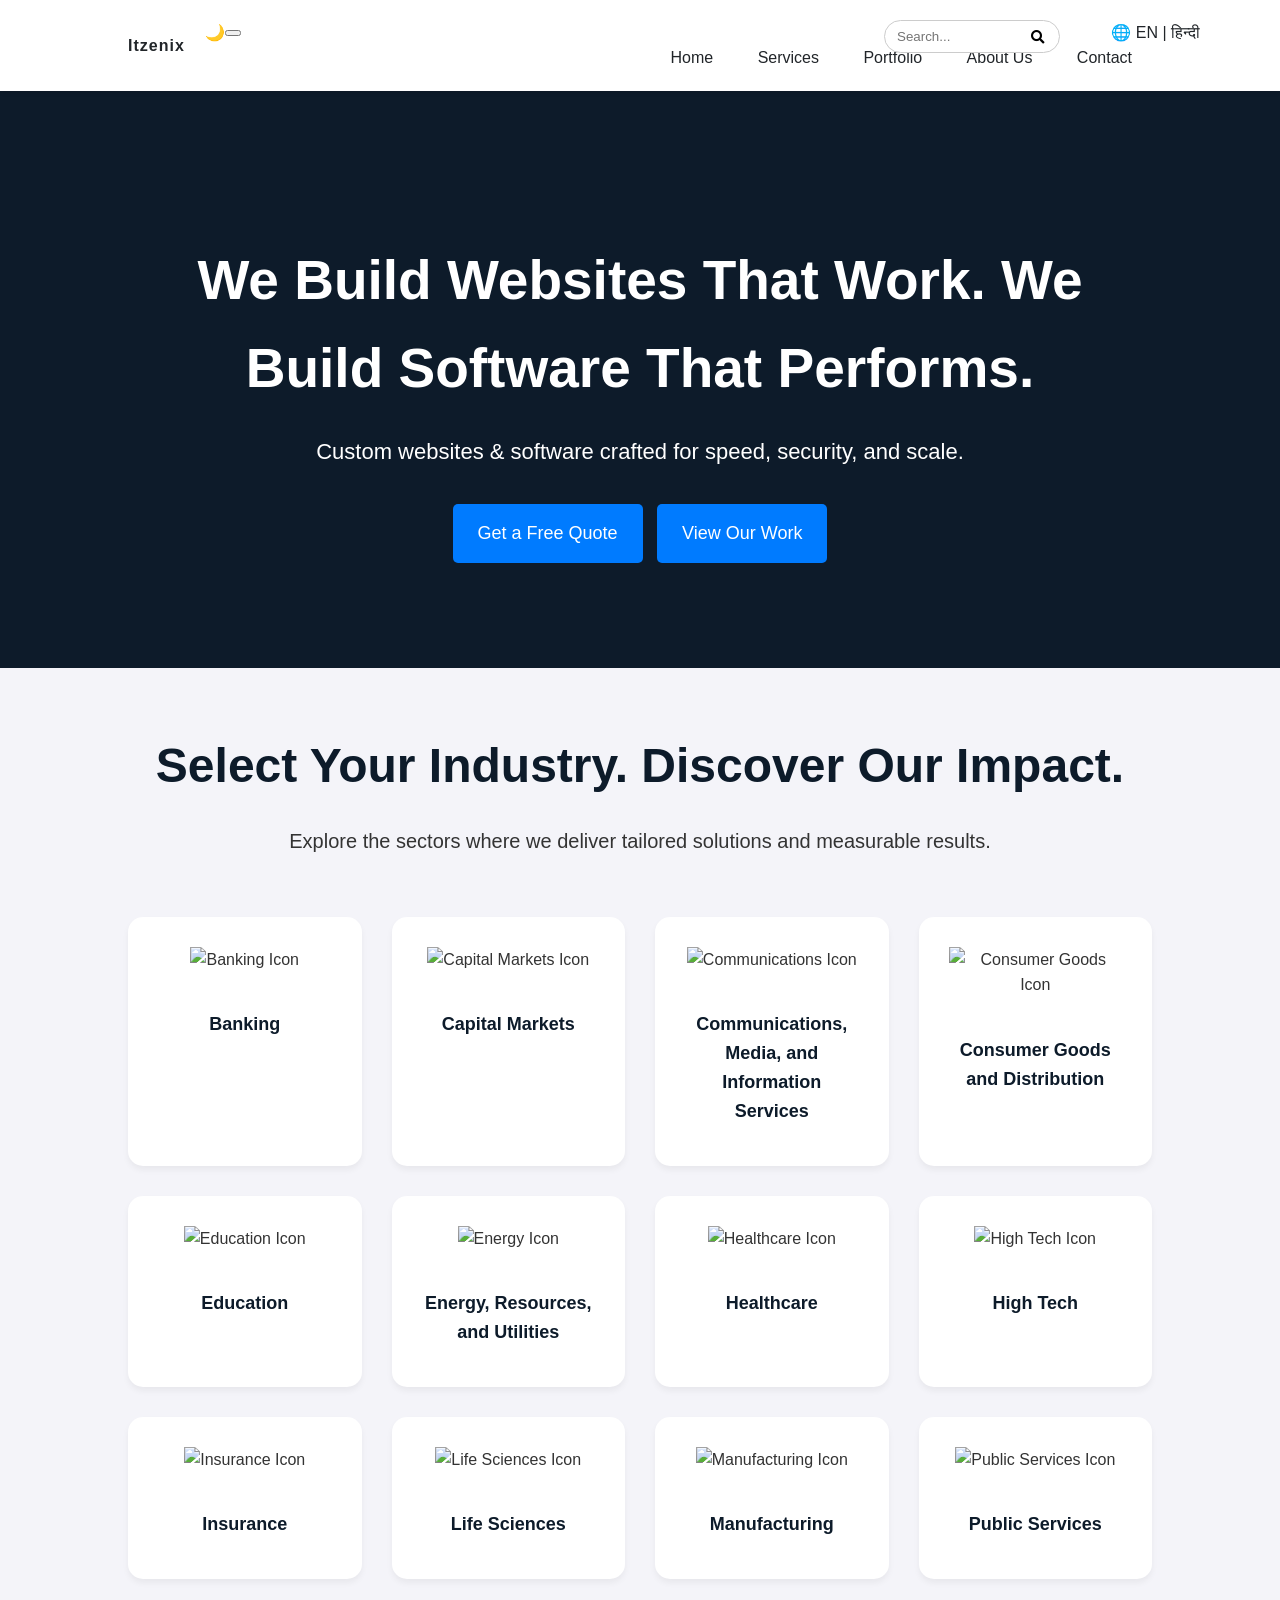
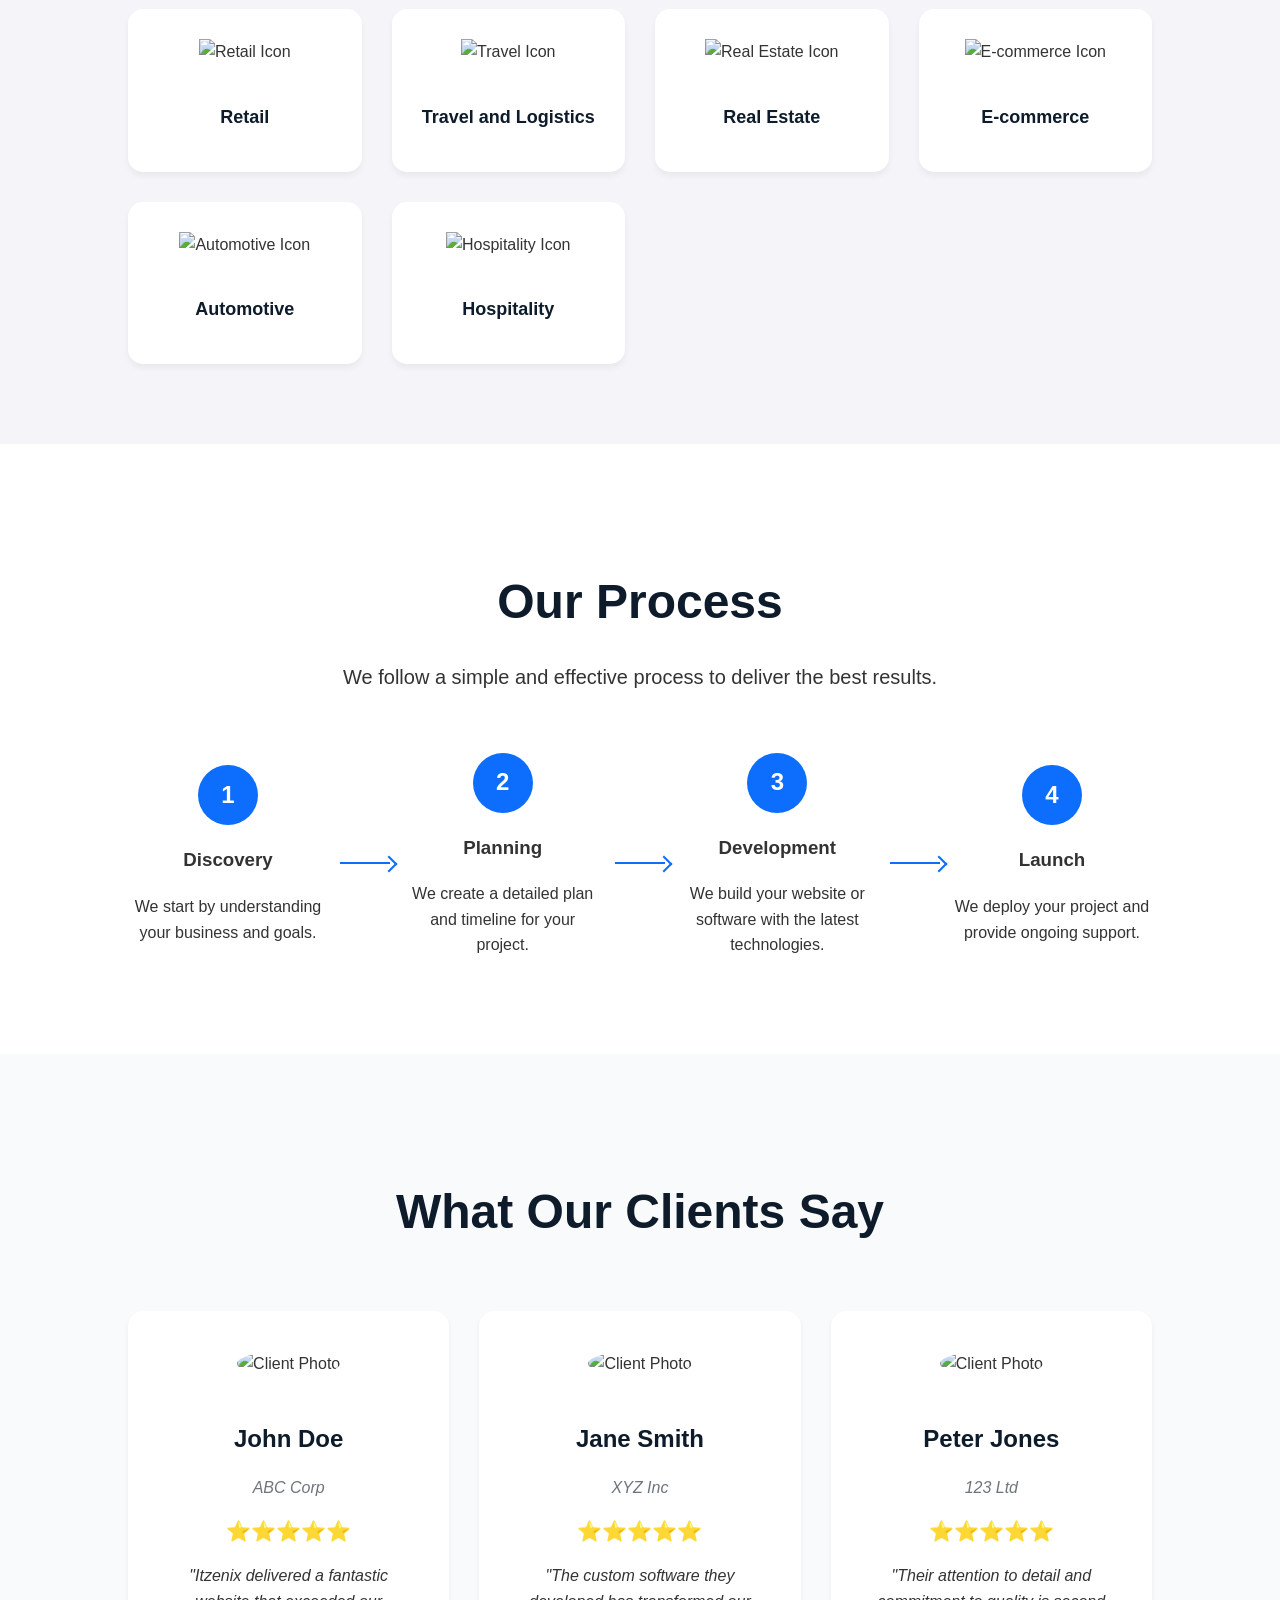
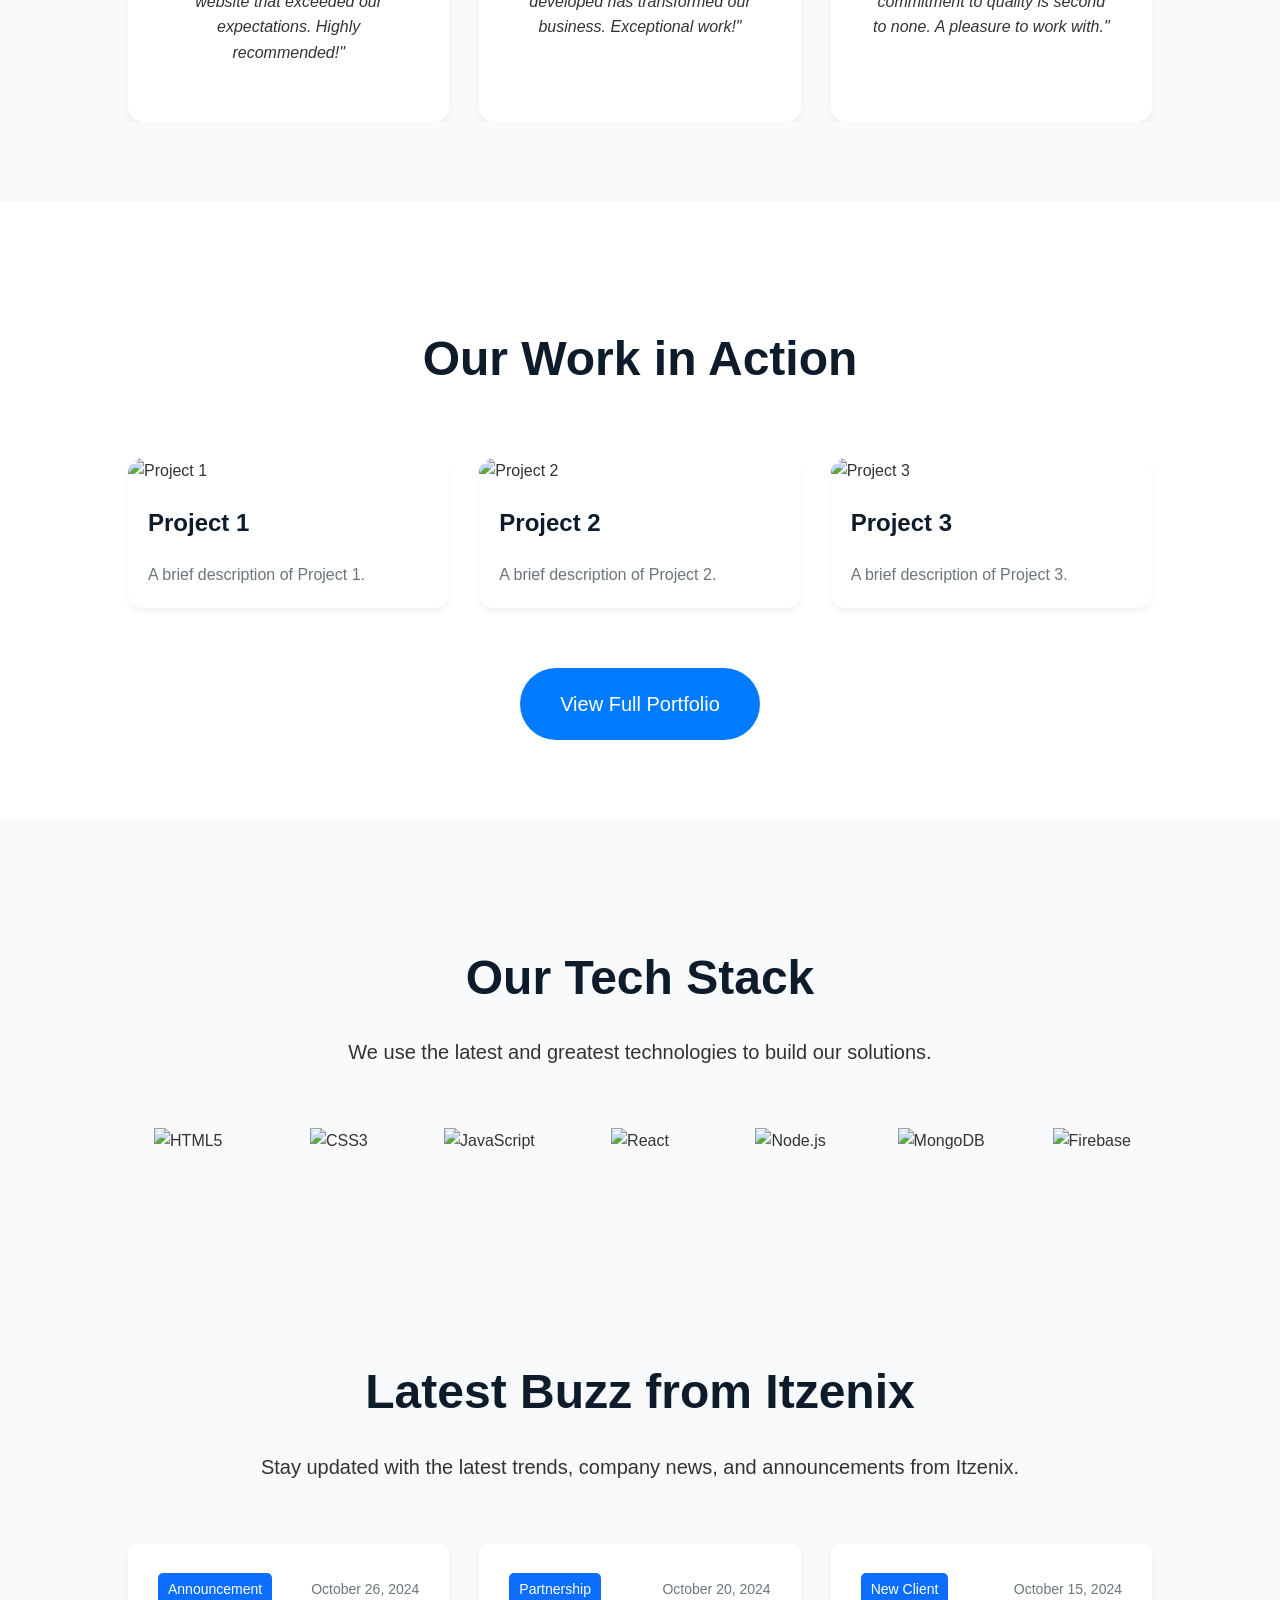
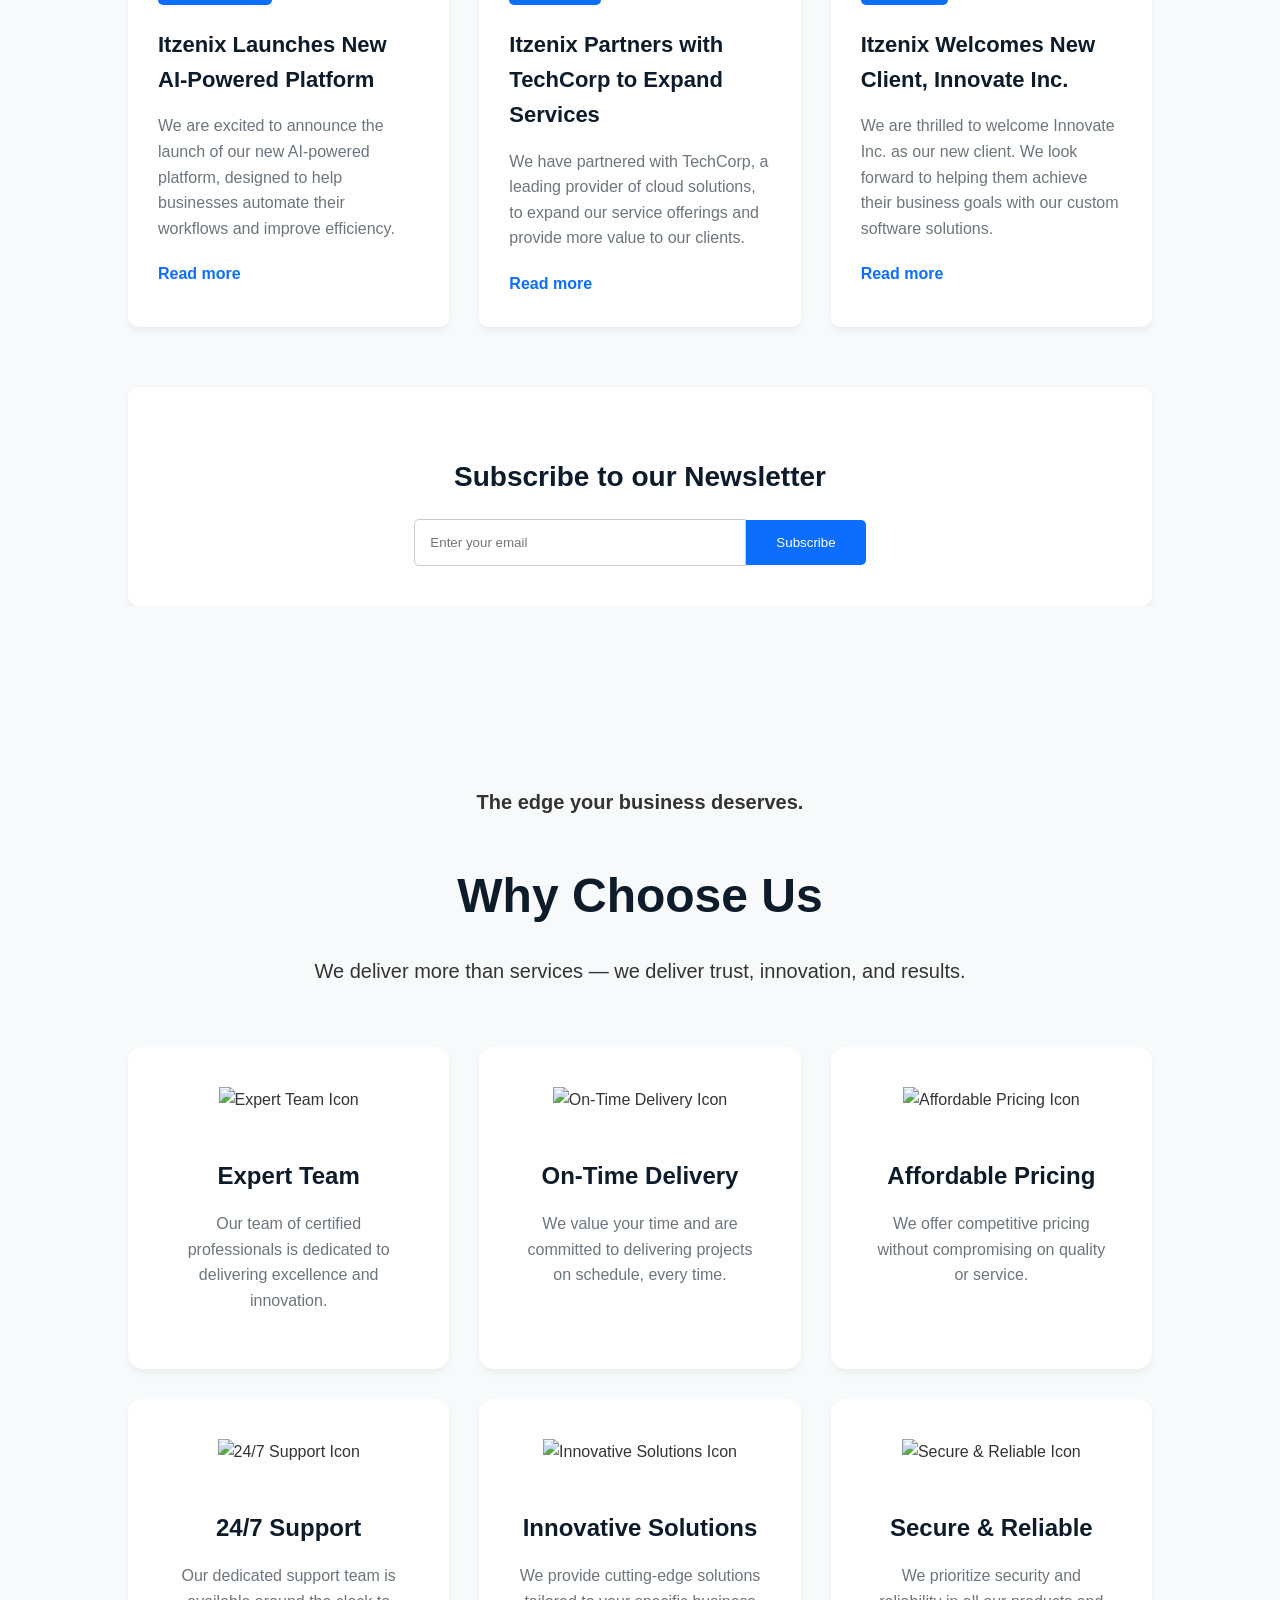
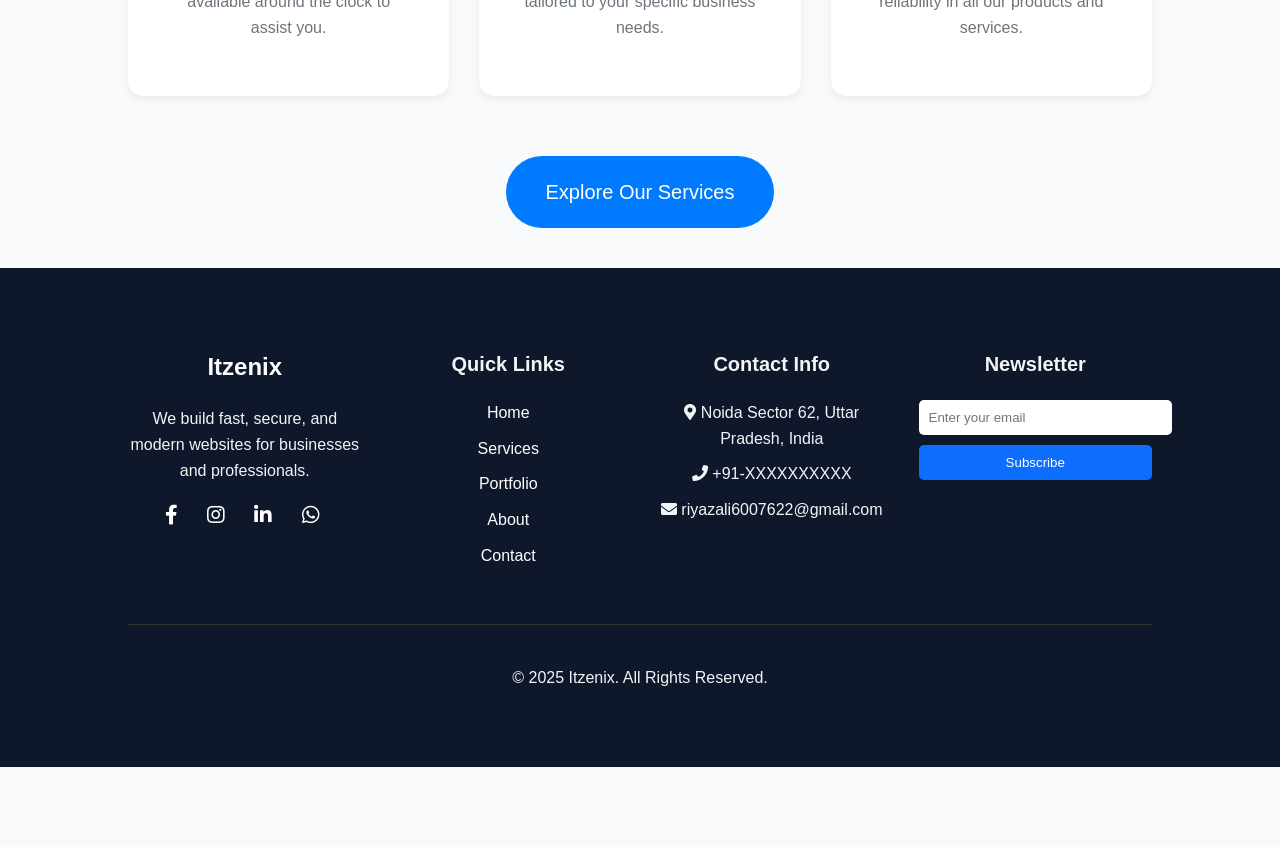
==== commit 41077122: "feat: Redesign footer and make it reusable" ====
--- a/index.html
+++ b/index.html
@@ -5,6 +5,7 @@
     <meta name="viewport" content="width=device-width, initial-scale=1.0">
     <title>Itzenix - Home</title>
     <link rel="stylesheet" href="style.css">
+    <link rel="stylesheet" href="https://cdnjs.cloudflare.com/ajax/libs/font-awesome/5.15.3/css/all.min.css">
 </head>
 <body>
     <header>
--- a/style.css
+++ b/style.css
@@ -224,9 +224,81 @@
 }
 
 .site-footer {
-    background-color: #1a1a1a;
+    background-color: #0f172a;
+    color: #f3f4f6;
+    padding: 60px 0;
+    font-family: 'Poppins', sans-serif;
+}
+
+.footer-grid {
+    display: grid;
+    grid-template-columns: repeat(4, 1fr);
+    gap: 60px;
+}
+
+.footer-column h3 {
+    font-size: 20px;
+    margin-bottom: 20px;
+}
+
+.footer-column ul {
+    list-style: none;
+    padding: 0;
+}
+
+.footer-column ul li {
+    margin-bottom: 10px;
+}
+
+.footer-column a {
+    color: #f3f4f6;
+    text-decoration: none;
+    transition: color 0.3s;
+}
+
+.footer-column a:hover {
+    color: #007bff;
+}
+
+.footer-column .social-icons a {
+    margin-right: 15px;
+    font-size: 20px;
+}
+
+.newsletter-form input {
+    width: 100%;
+    padding: 10px;
+    border-radius: 5px;
+    border: none;
+    margin-bottom: 10px;
+}
+
+.newsletter-form button {
+    width: 100%;
+    padding: 10px;
+    border-radius: 5px;
+    border: none;
+    background-color: #0D6EFD;
     color: #ffffff;
-    padding: 60px 0;
+    cursor: pointer;
+    transition: background-color 0.3s;
+}
+
+.newsletter-form button:hover {
+    background-color: #0056b3;
+}
+
+.footer-bottom {
+    text-align: center;
+    margin-top: 40px;
+    padding-top: 20px;
+    border-top: 1px solid #333;
+}
+
+@media(max-width: 768px){
+    .footer-grid {
+        grid-template-columns: 1fr;
+    }
 }
 
 .footer-grid {
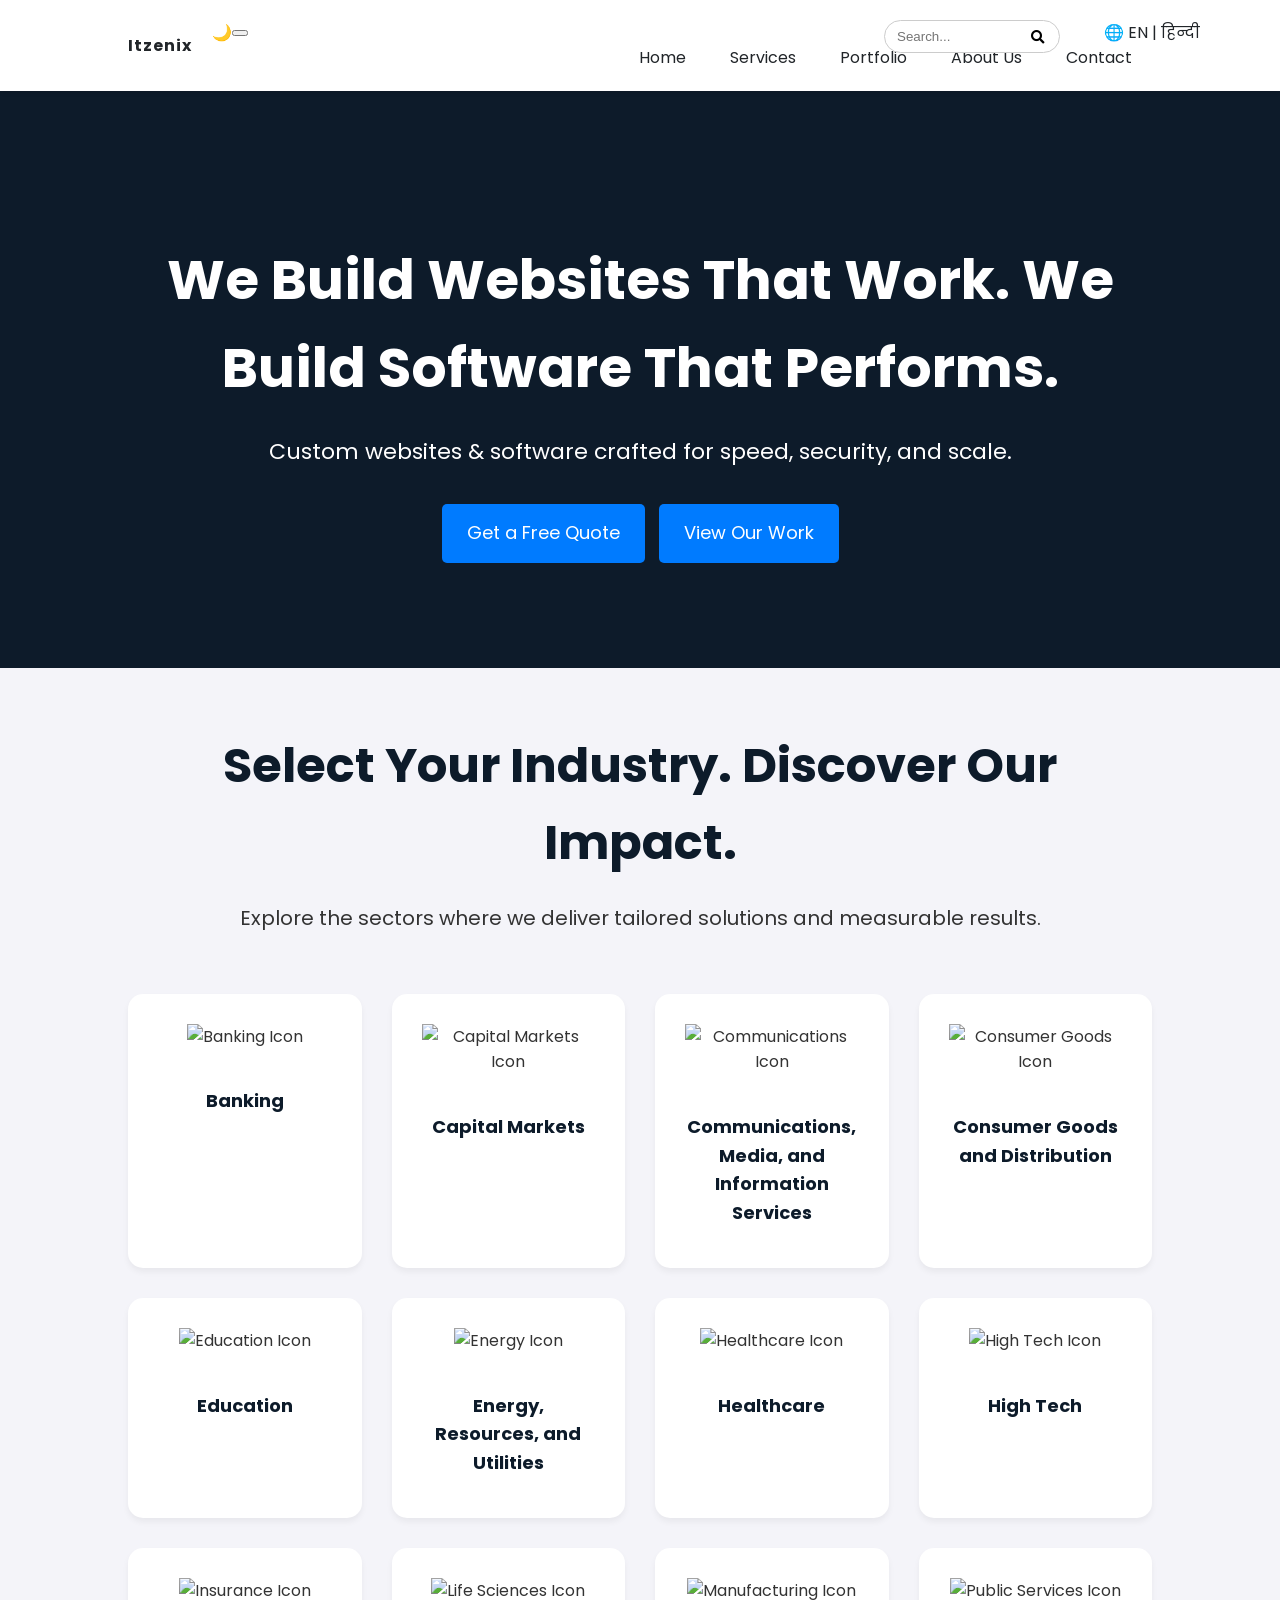
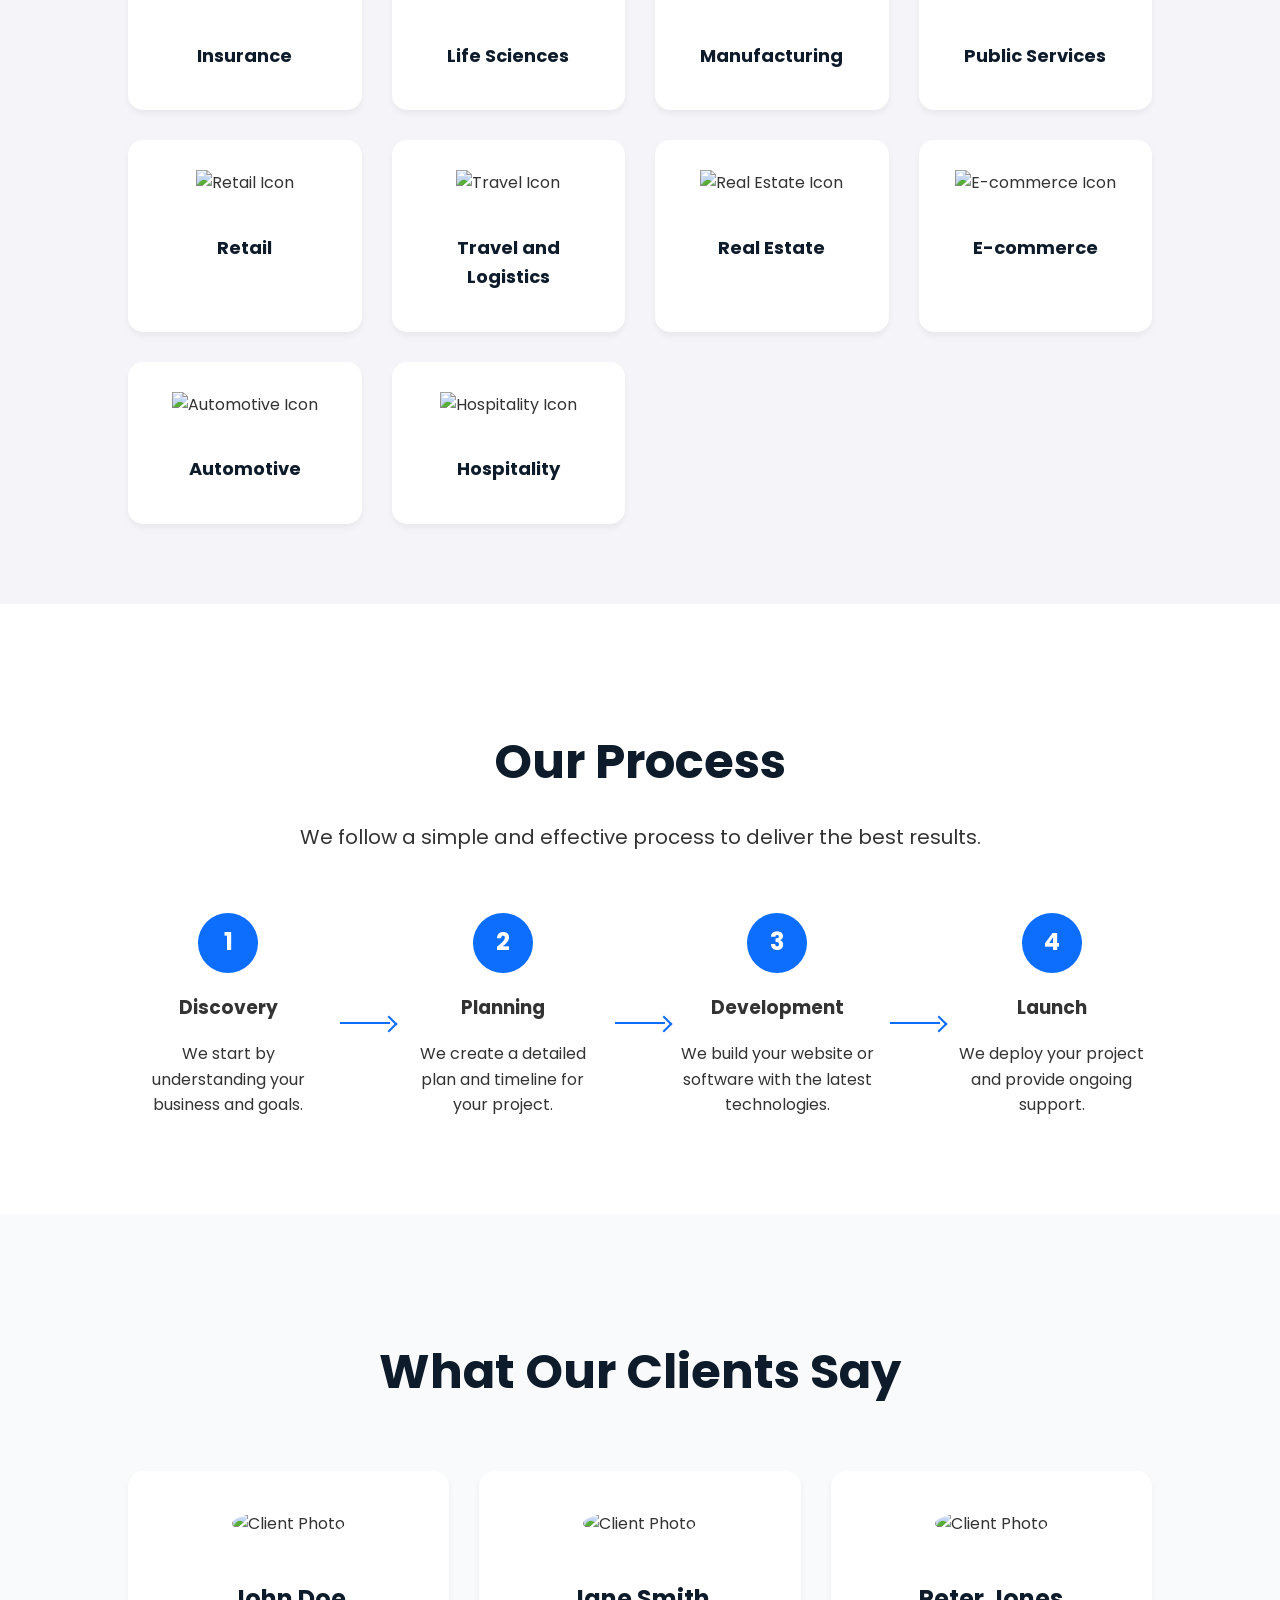
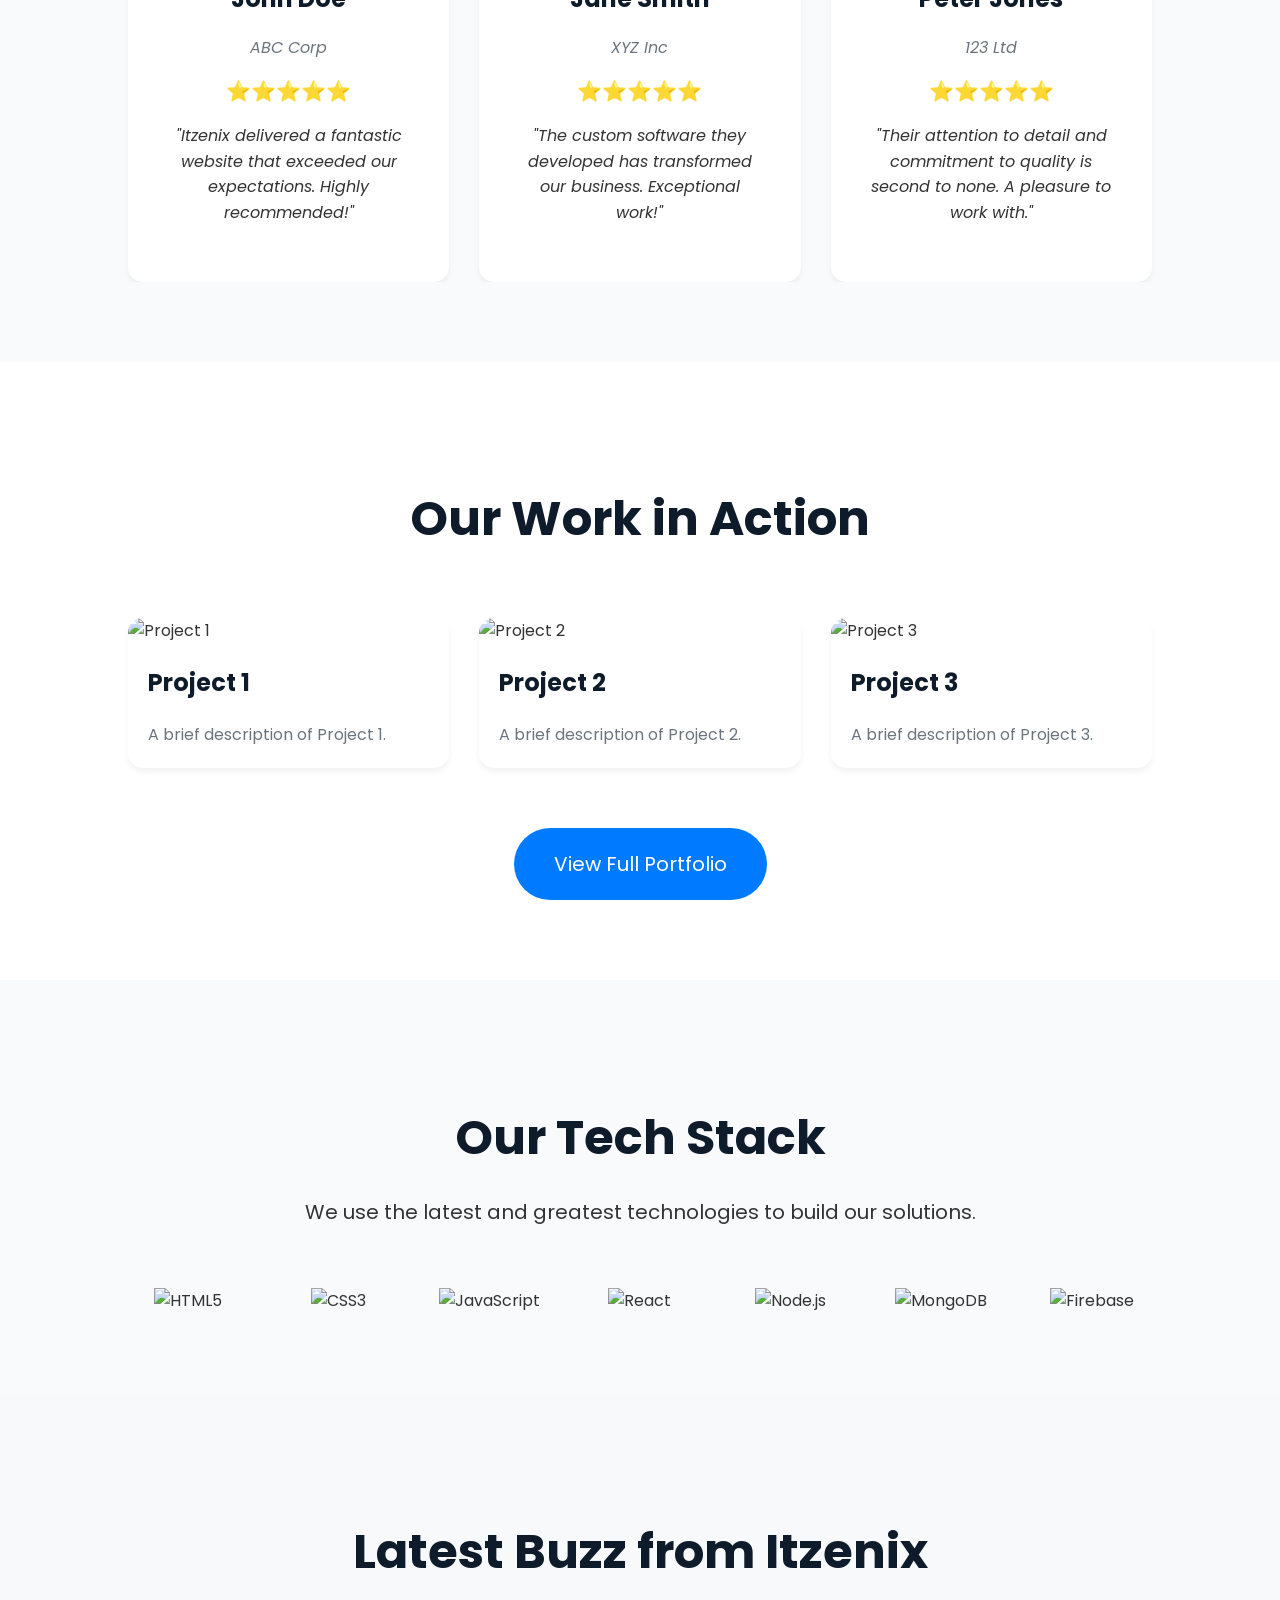
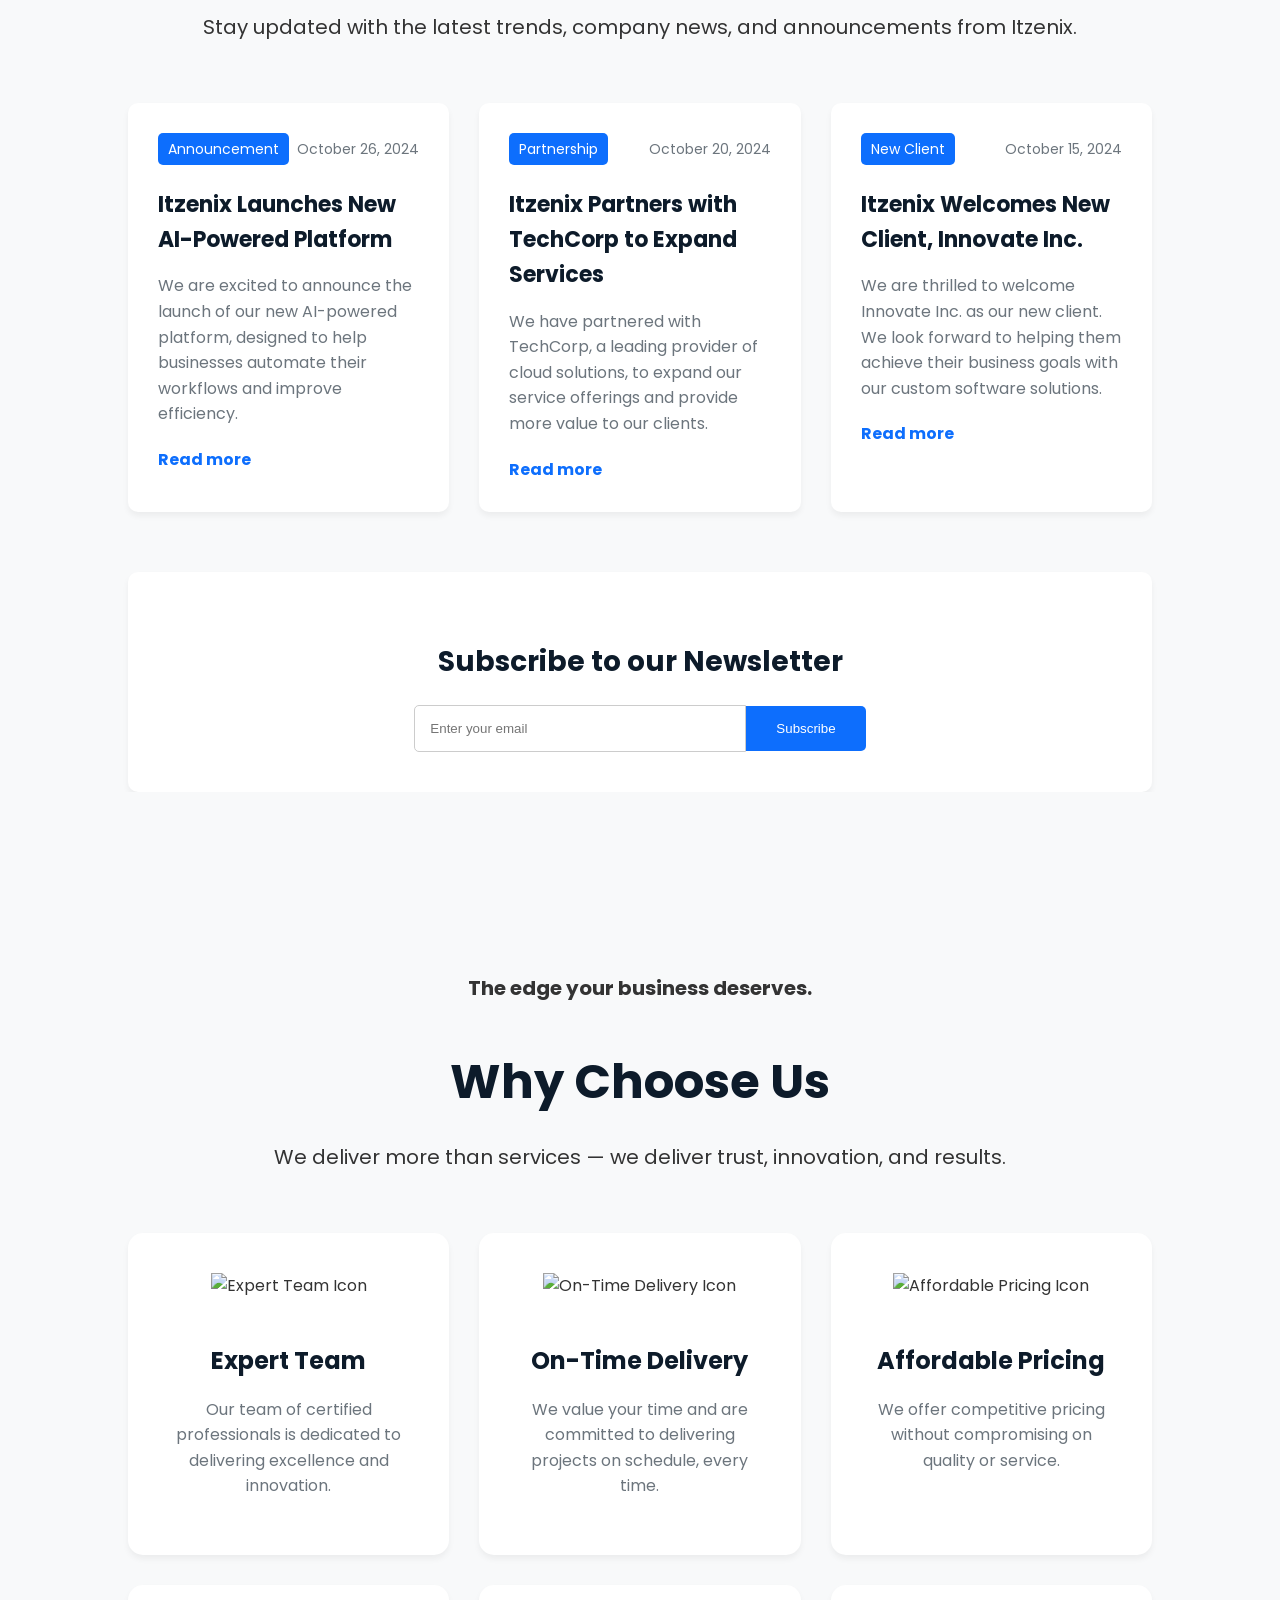
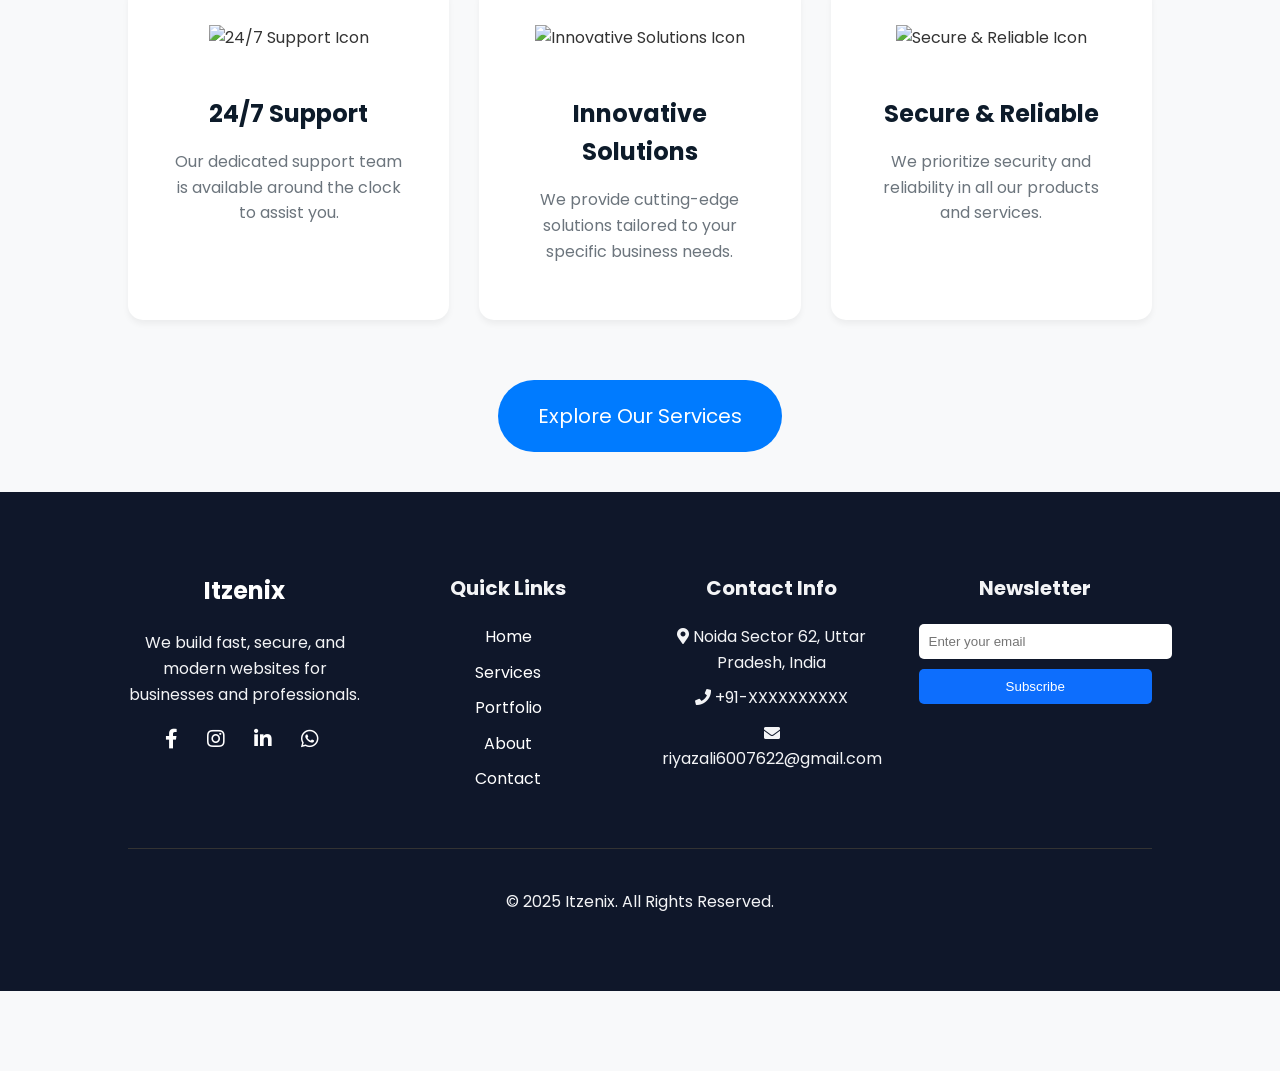
==== commit 6da008b5: "feat: Add meta tags, structured data, and optimize font loading" ====
--- a/index.html
+++ b/index.html
@@ -3,9 +3,33 @@
 <head>
     <meta charset="UTF-8">
     <meta name="viewport" content="width=device-width, initial-scale=1.0">
-    <title>Itzenix - Home</title>
+    <title>Itzenix - Web Development & Custom Software</title>
+    <meta name="description" content="Itzenix provides professional web development, custom software, and UI/UX design services to help your business grow.">
+    <meta name="keywords" content="web development, custom software, ui/ux design, e-commerce, mobile apps">
+    <meta property="og:title" content="Itzenix - Web Development & Custom Software">
+    <meta property="og:description" content="Professional web development, custom software, and UI/UX design services.">
+    <meta property="og:type" content="website">
     <link rel="stylesheet" href="style.css">
     <link rel="stylesheet" href="https://cdnjs.cloudflare.com/ajax/libs/font-awesome/5.15.3/css/all.min.css">
+    <script type="application/ld+json">
+    {
+      "@context": "https://schema.org",
+      "@type": "Organization",
+      "name": "Itzenix",
+      "url": "https://www.itzenix.com",
+      "logo": "https://www.itzenix.com/logo.png",
+      "contactPoint": {
+        "@type": "ContactPoint",
+        "telephone": "+91-XXXXXXXXXX",
+        "contactType": "customer service"
+      },
+      "sameAs": [
+        "https://www.facebook.com/itzenix",
+        "https://www.instagram.com/itzenix",
+        "https://www.linkedin.com/company/itzenix"
+      ]
+    }
+    </script>
 </head>
 <body>
     <header>
@@ -50,6 +74,17 @@
         </div>
     </section>
     <section id="services" class="bg-white">
+        <script type="application/ld+json">
+        {
+          "@context": "https://schema.org",
+          "@type": "Service",
+          "serviceType": "Web Development",
+          "provider": {
+            "@type": "Organization",
+            "name": "Itzenix"
+          }
+        }
+        </script>
         <div class="container">
             <div class="section-heading-dark">
                 <h2 data-translate="Select Your Industry. Discover Our Impact.">Select Your Industry. Discover Our Impact.</h2>
@@ -276,7 +311,7 @@
                     </div>
                     <h3 data-translate="Itzenix Launches New AI-Powered Platform">Itzenix Launches New AI-Powered Platform</h3>
                     <p data-translate="We are excited to announce the launch of our new AI-powered platform, designed to help businesses automate their workflows and improve efficiency.">We are excited to announce the launch of our new AI-powered platform, designed to help businesses automate their workflows and improve efficiency.</p>
-                    <a href="#" class="read-more" data-translate="Read more">Read more</a>
+                    <a href="https://www.bbc.com/news/technology-12345678" target="_blank" class="read-more" data-translate="Read more">Read more</a>
                 </div>
                 <div class="news-card">
                     <div class="news-card-header">
@@ -285,7 +320,7 @@
                     </div>
                     <h3 data-translate="Itzenix Partners with TechCorp to Expand Services">Itzenix Partners with TechCorp to Expand Services</h3>
                     <p data-translate="We have partnered with TechCorp, a leading provider of cloud solutions, to expand our service offerings and provide more value to our clients.">We have partnered with TechCorp, a leading provider of cloud solutions, to expand our service offerings and provide more value to our clients.</p>
-                    <a href="#" class="read-more" data-translate="Read more">Read more</a>
+                    <a href="https://www.bbc.com/news/technology-12345678" target="_blank" class="read-more" data-translate="Read more">Read more</a>
                 </div>
                 <div class="news-card">
                     <div class="news-card-header">
@@ -294,7 +329,7 @@
                     </div>
                     <h3 data-translate="Itzenix Welcomes New Client, Innovate Inc.">Itzenix Welcomes New Client, Innovate Inc.</h3>
                     <p data-translate="We are thrilled to welcome Innovate Inc. as our new client. We look forward to helping them achieve their business goals with our custom software solutions.">We are thrilled to welcome Innovate Inc. as our new client. We look forward to helping them achieve their business goals with our custom software solutions.</p>
-                    <a href="#" class="read-more" data-translate="Read more">Read more</a>
+                    <a href="https://www.bbc.com/news/technology-12345678" target="_blank" class="read-more" data-translate="Read more">Read more</a>
                 </div>
             </div>
             <div class="newsletter-signup">
--- a/style.css
+++ b/style.css
@@ -1,6 +1,8 @@
+@import url('https://fonts.googleapis.com/css2?family=Poppins:wght@400;500;600;700&display=swap');
+
 /* General Styles */
 body {
-    font-family: 'Segoe UI', Tahoma, Geneva, Verdana, sans-serif;
+    font-family: 'Poppins', sans-serif;
     margin: 0;
     padding: 0;
     background-color: #f4f4f9;
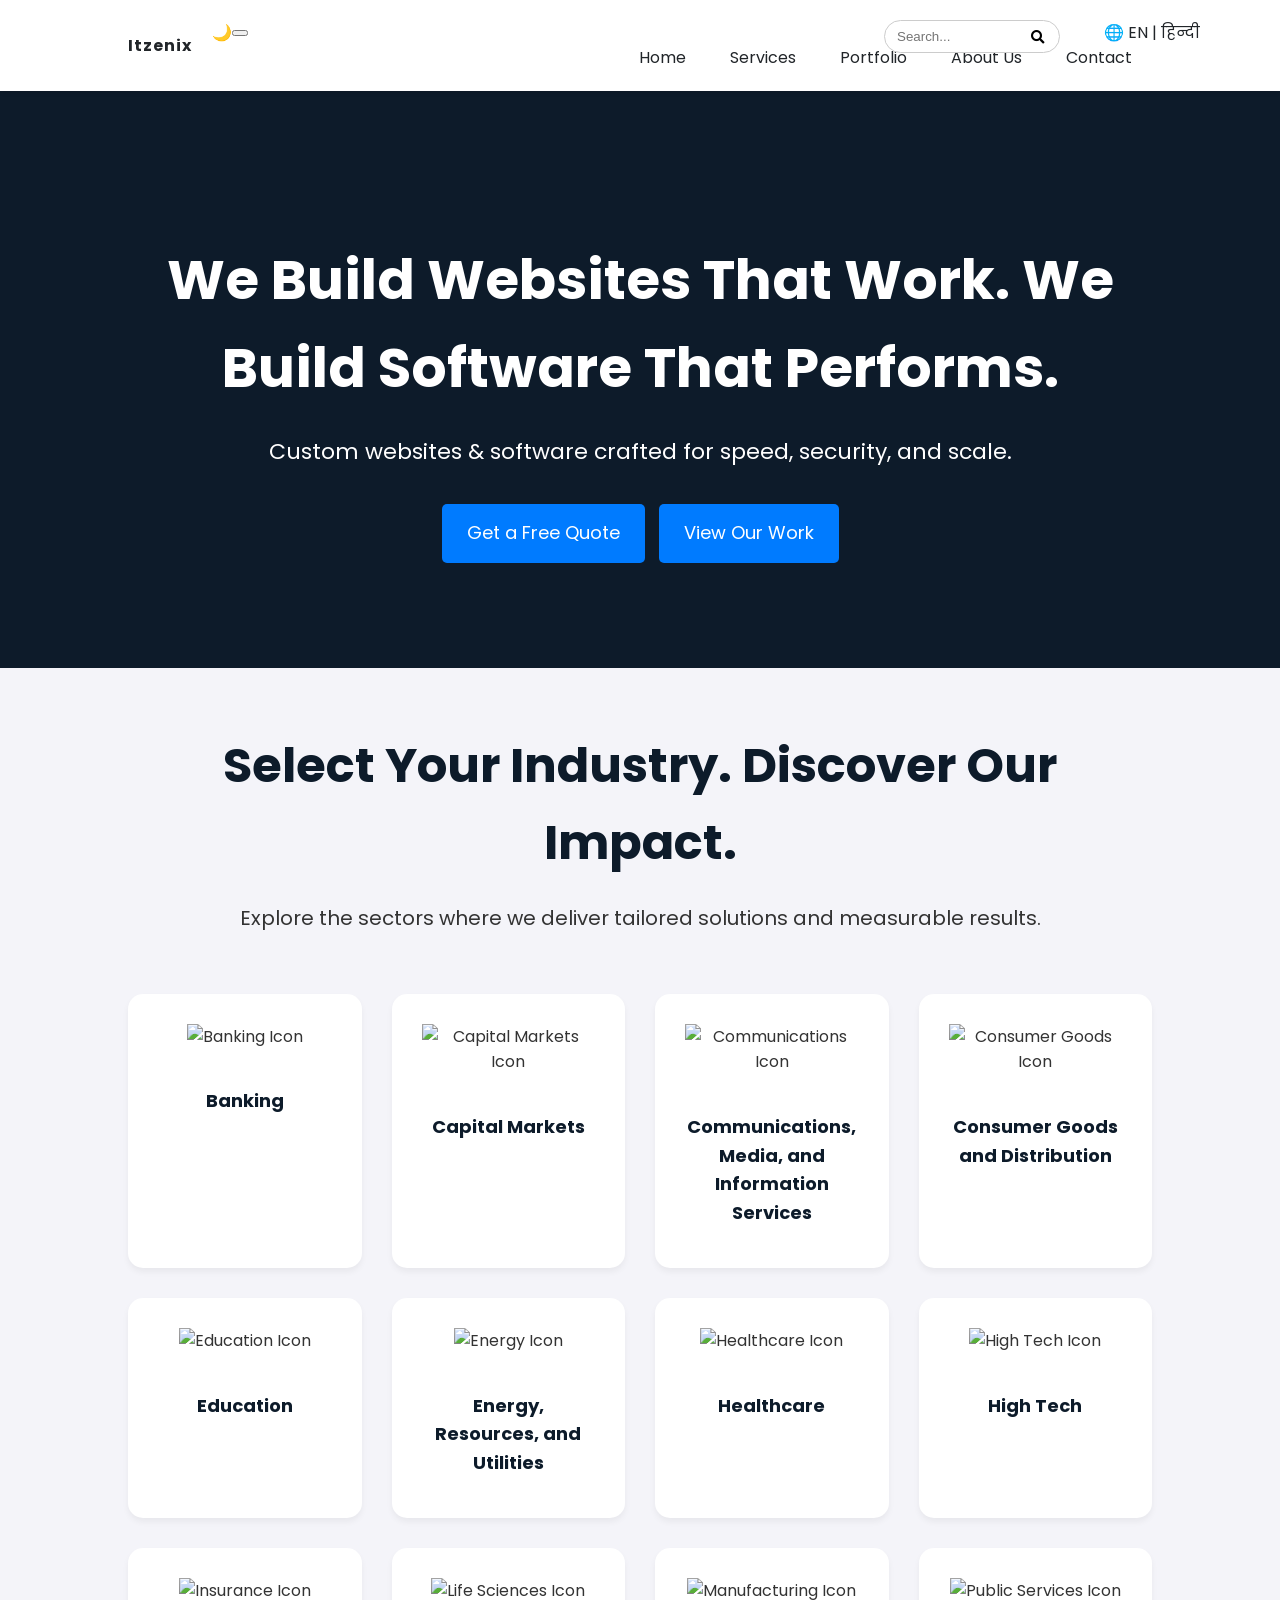
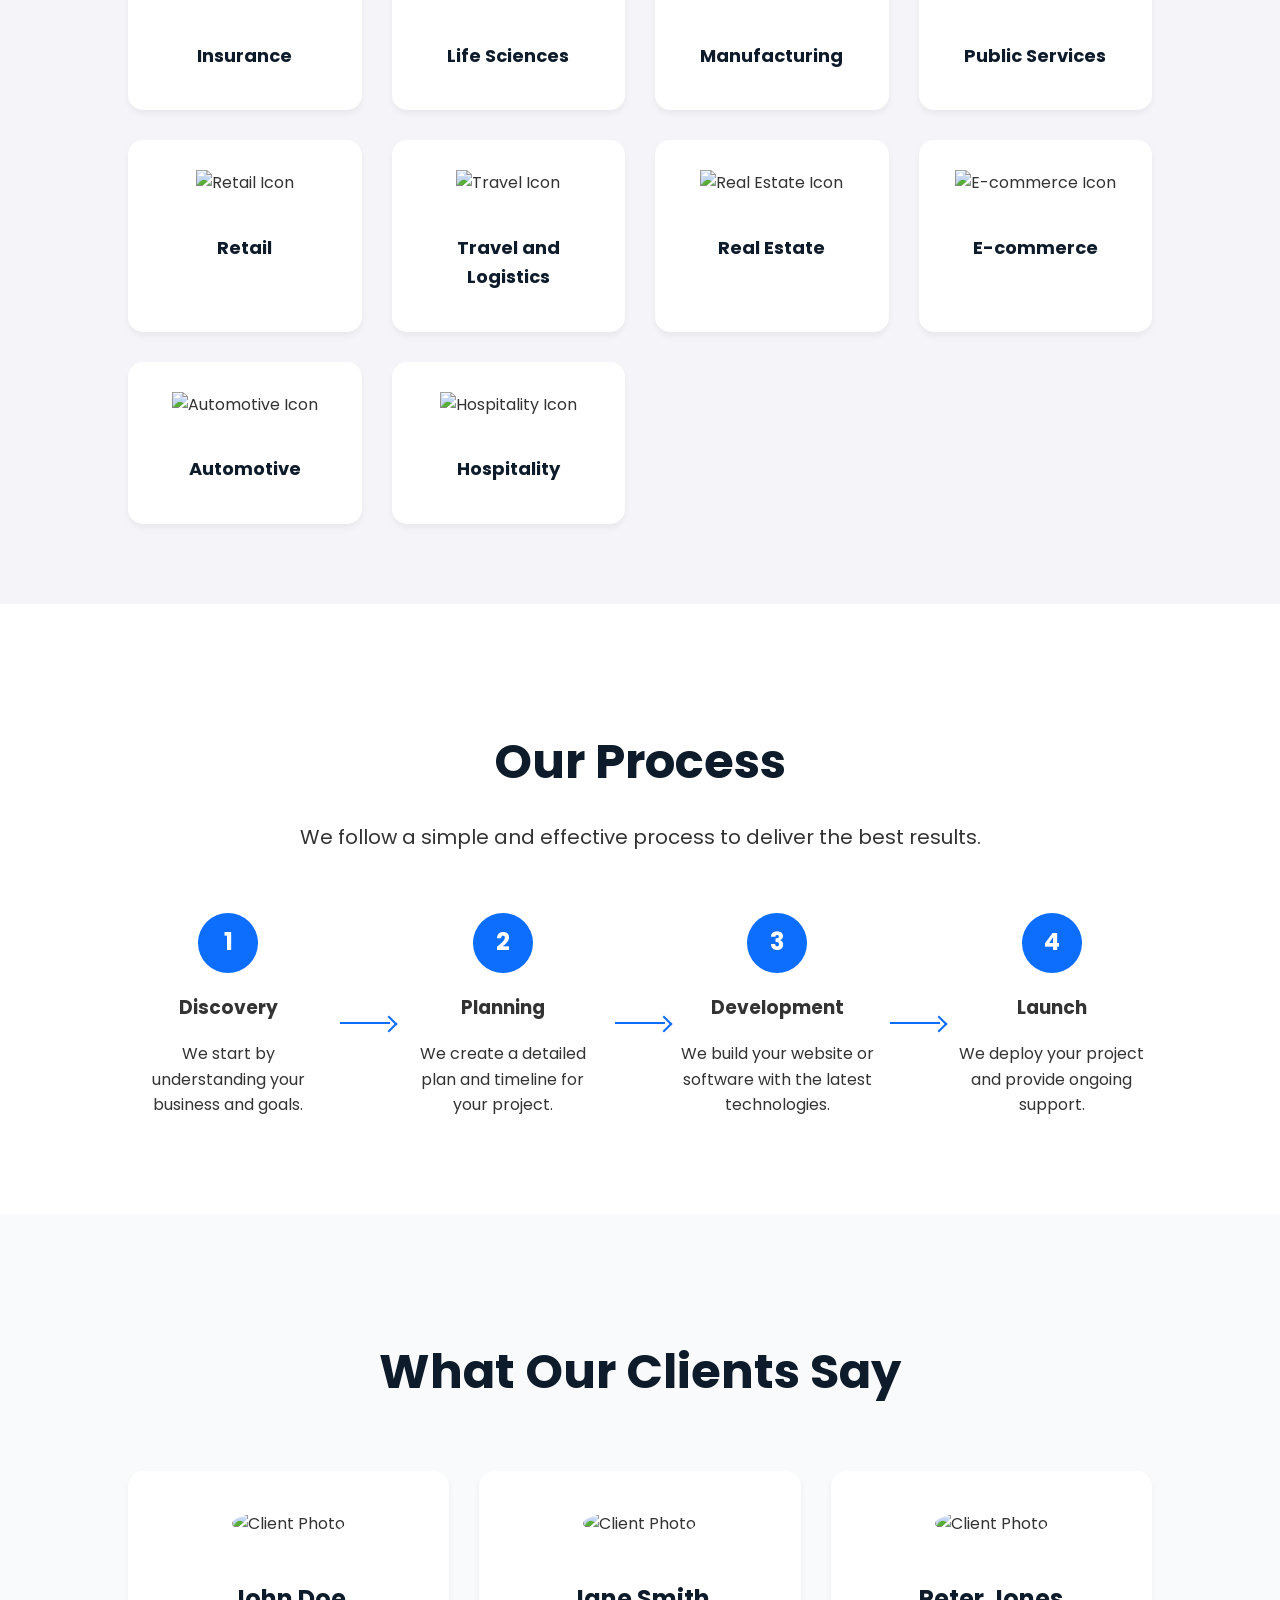
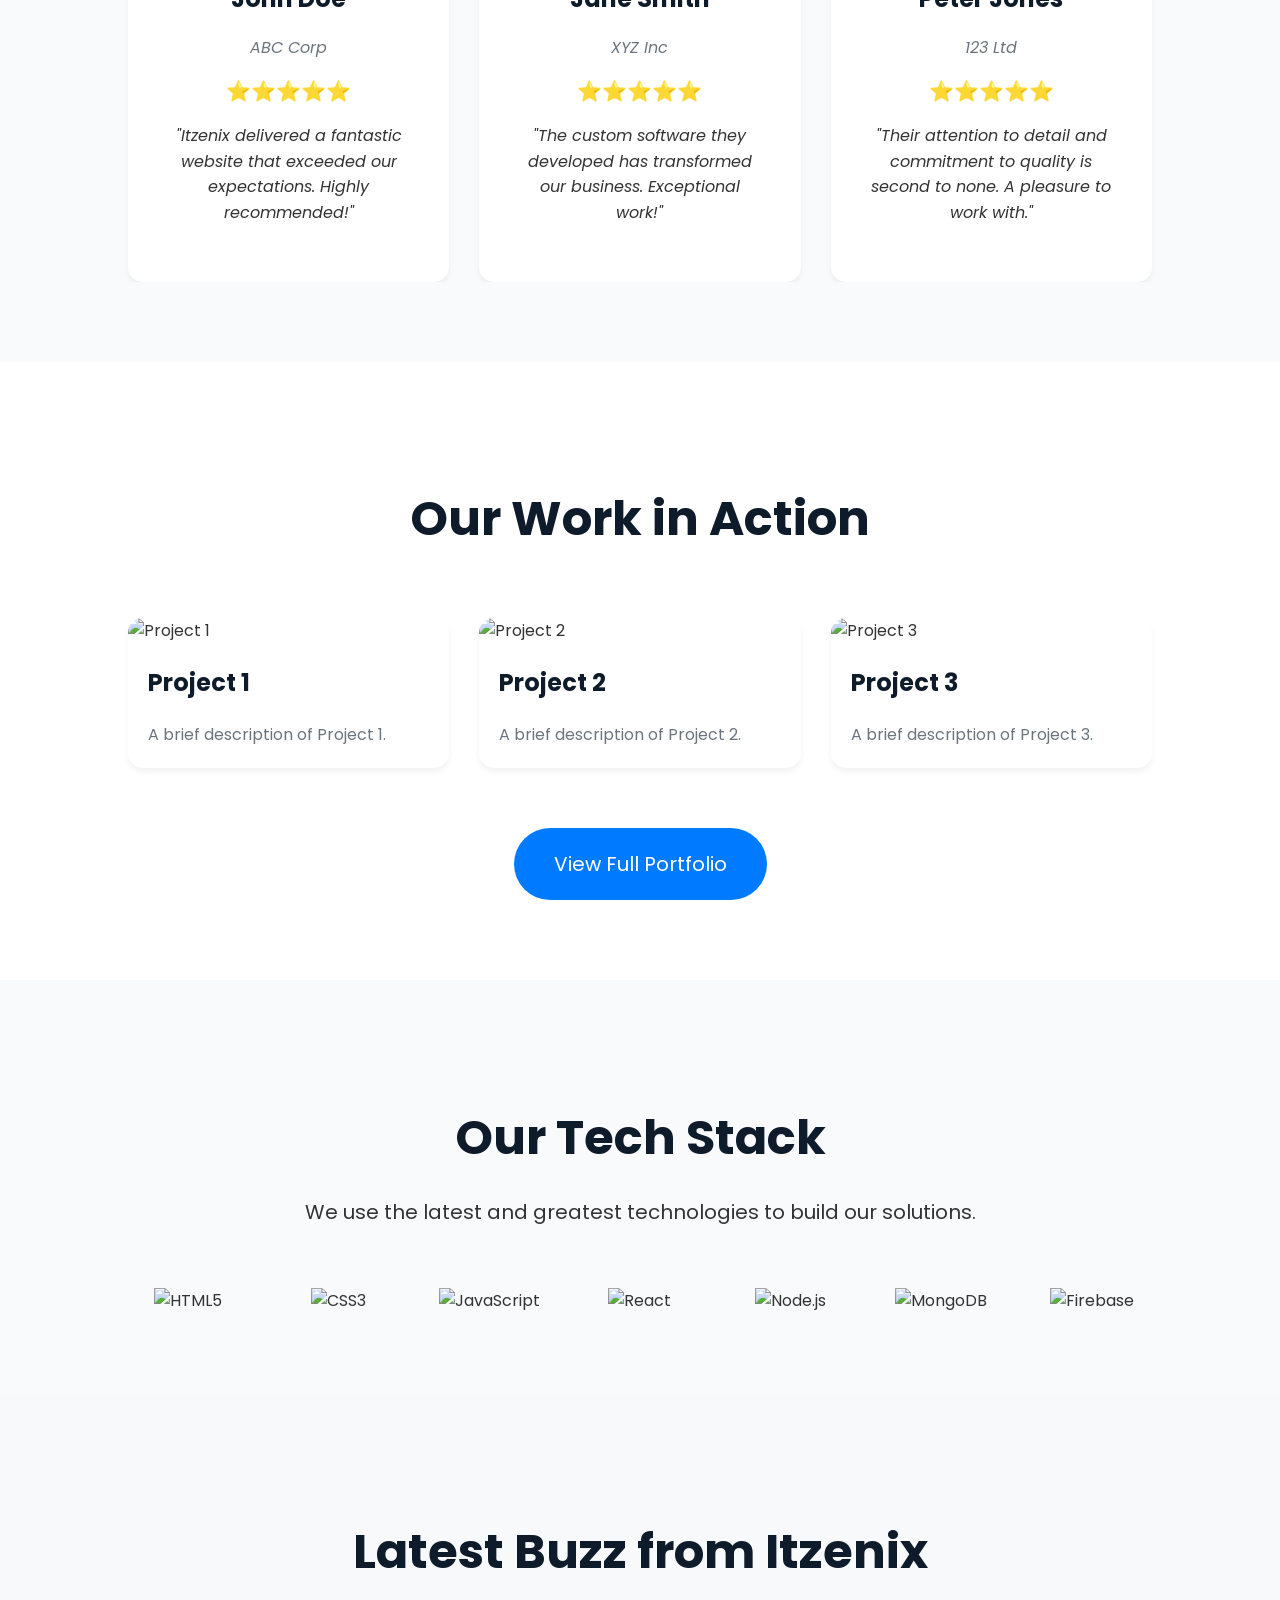
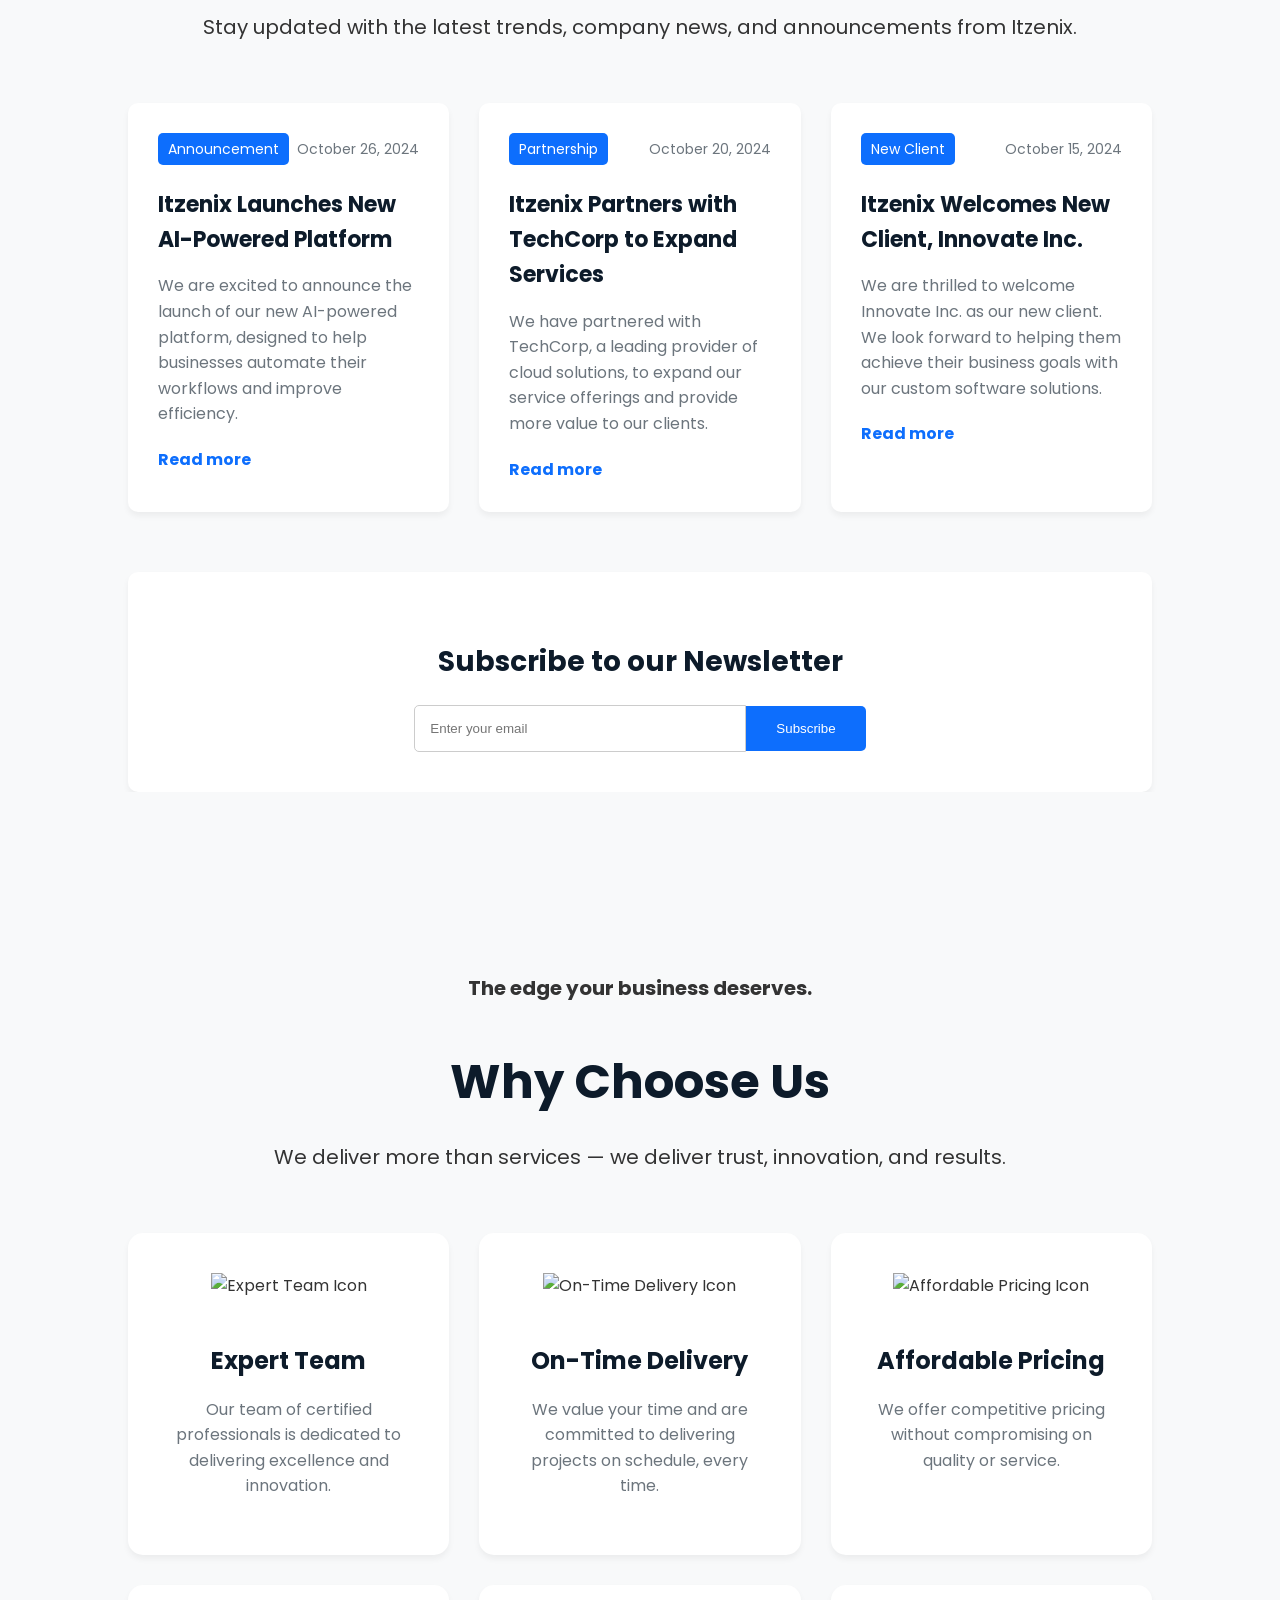
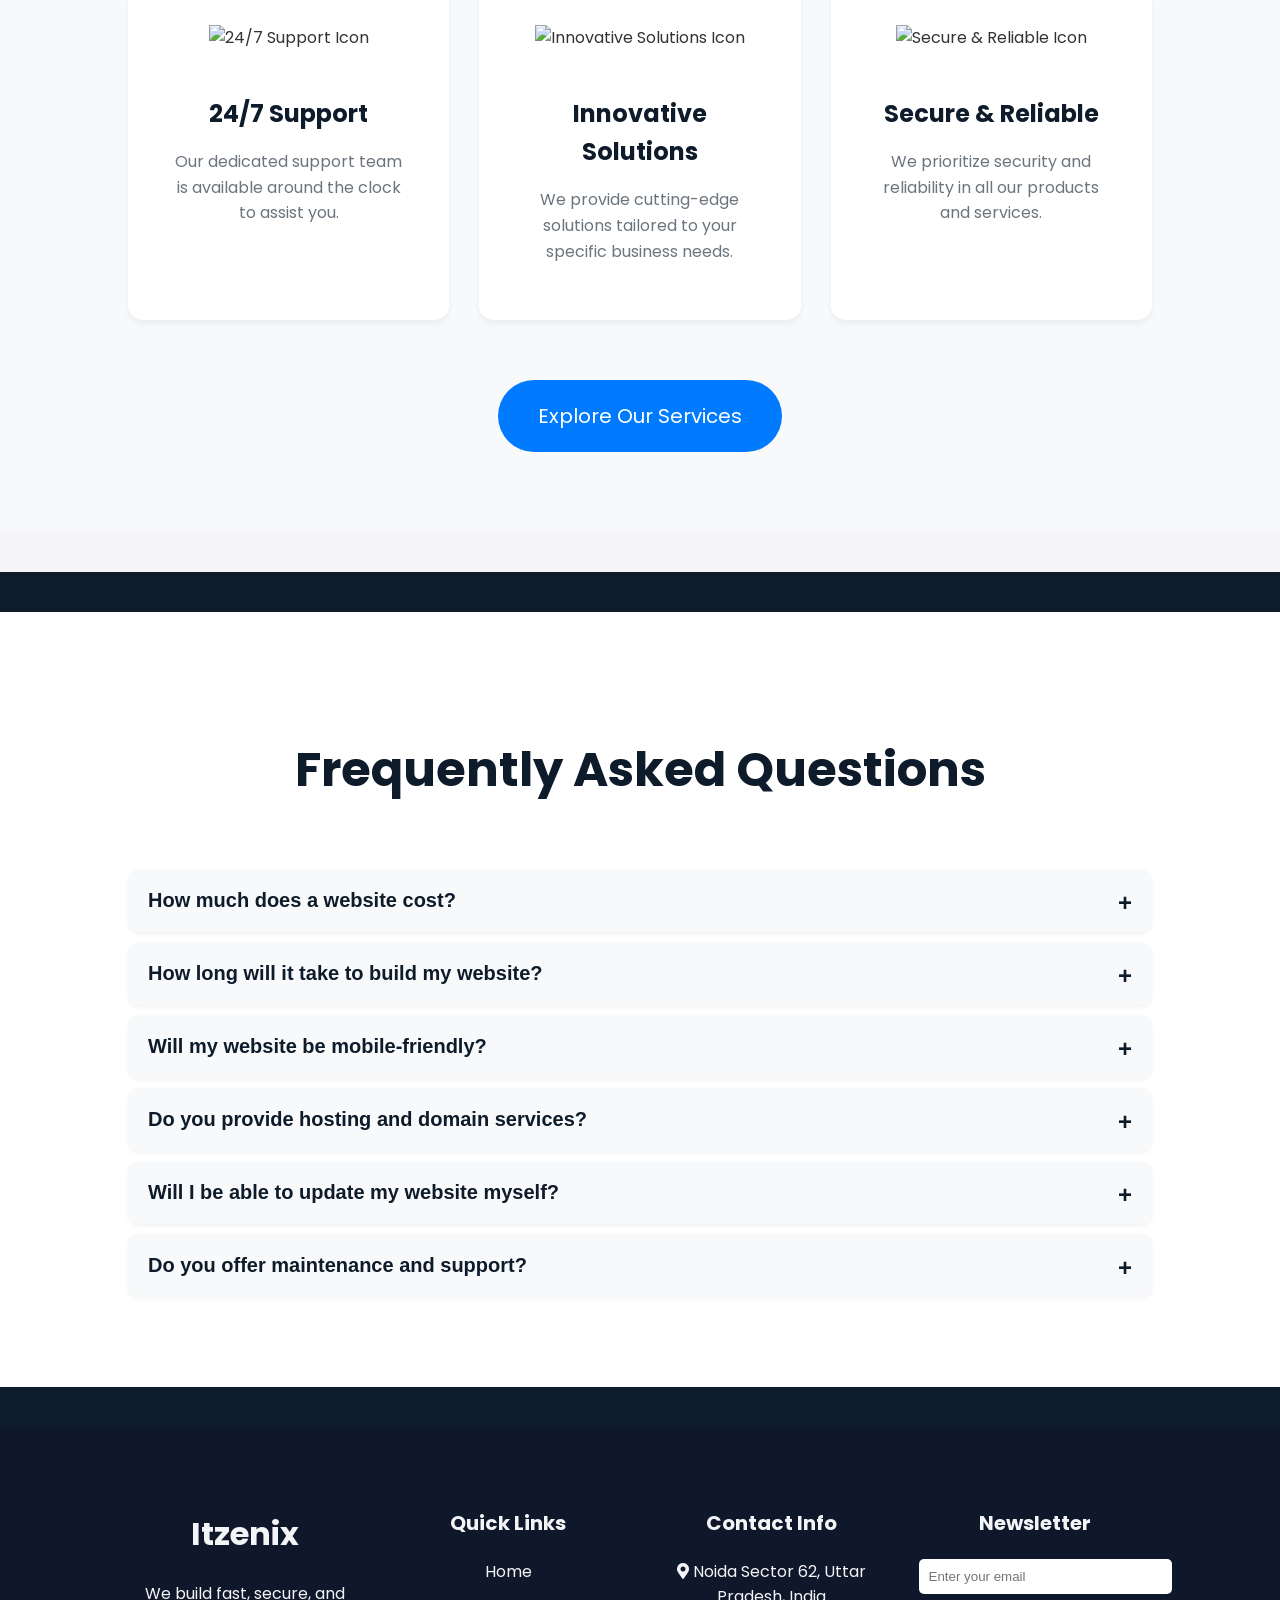
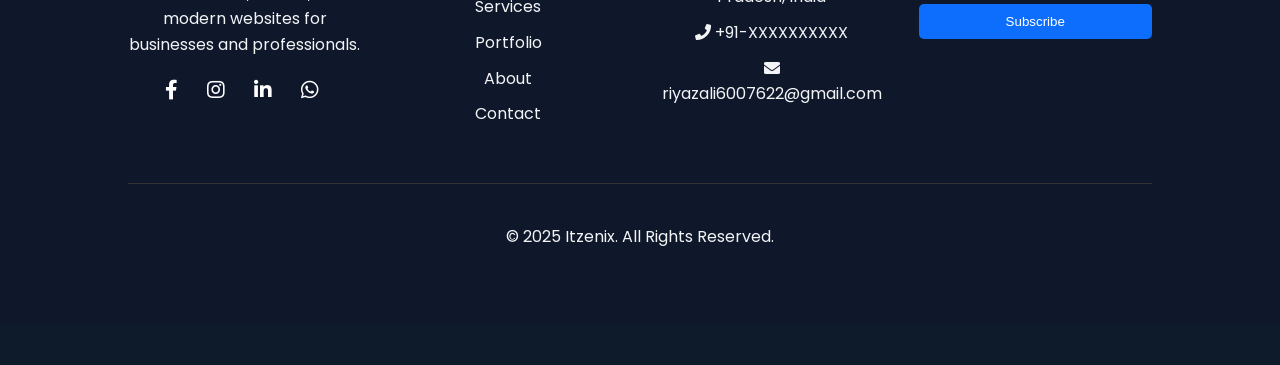
==== commit b1945960: "Feat: Enhance FAQ section with accordion" ====
--- a/index.html
+++ b/index.html
@@ -384,7 +384,53 @@
                 <a href="#services" class="cta-button-pro" data-translate="Explore Our Services">Explore Our Services</a>
             </div>
         </div>
-    </footer>
+    </section>
+    <footer>
+    <section id="faq">
+        <div class="container">
+            <div class="section-heading-dark">
+                <h2 data-translate="Frequently Asked Questions">Frequently Asked Questions</h2>
+            </div>
+            <div class="accordion">
+                <div class="accordion-item">
+                    <button class="accordion-header">How much does a website cost?</button>
+                    <div class="accordion-content">
+                        <p>The cost of a website can vary depending on the complexity of the project. We offer a range of packages to suit different budgets.</p>
+                    </div>
+                </div>
+                <div class="accordion-item">
+                    <button class="accordion-header">How long will it take to build my website?</button>
+                    <div class="accordion-content">
+                        <p>The timeline for a website project can vary depending on the scope of work. We will provide you with a detailed timeline before we begin.</p>
+                    </div>
+                </div>
+                <div class="accordion-item">
+                    <button class="accordion-header">Will my website be mobile-friendly?</button>
+                    <div class="accordion-content">
+                        <p>Yes, all of our websites are fully responsive and will look great on all devices.</p>
+                    </div>
+                </div>
+                <div class="accordion-item">
+                    <button class="accordion-header">Do you provide hosting and domain services?</button>
+                    <div class="accordion-content">
+                        <p>Yes, we offer both hosting and domain registration services.</p>
+                    </div>
+                </div>
+                <div class="accordion-item">
+                    <button class="accordion-header">Will I be able to update my website myself?</button>
+                    <div class="accordion-content">
+                        <p>Yes, we can build your website on a content management system (CMS) that will allow you to easily update the content yourself.</p>
+                    </div>
+                </div>
+                <div class="accordion-item">
+                    <button class="accordion-header">Do you offer maintenance and support?</button>
+                    <div class="accordion-content">
+                        <p>Yes, we offer ongoing maintenance and support packages to ensure your website is always up-to-date and running smoothly.</p>
+                    </div>
+                </div>
+            </div>
+        </div>
+    </section>
     <div id="footer-placeholder"></div>
     <!--Start of Tawk.to Script-->
     <script type="text/javascript">
--- a/style.css
+++ b/style.css
@@ -235,7 +235,7 @@
 .footer-grid {
     display: grid;
     grid-template-columns: repeat(4, 1fr);
-    gap: 60px;
+    gap: 30px;
 }
 
 .footer-column h3 {
@@ -301,43 +301,6 @@
     .footer-grid {
         grid-template-columns: 1fr;
     }
-}
-
-.footer-grid {
-    display: grid;
-    grid-template-columns: repeat(4, 1fr);
-    gap: 30px;
-}
-
-.footer-column h3 {
-    font-size: 20px;
-    margin-bottom: 20px;
-}
-
-.footer-column ul {
-    list-style: none;
-    padding: 0;
-}
-
-.footer-column ul li {
-    margin-bottom: 10px;
-}
-
-.footer-column a {
-    color: #ffffff;
-    text-decoration: none;
-    transition: color 0.3s;
-}
-
-.footer-column a:hover {
-    color: #007bff;
-}
-
-.footer-bottom {
-    text-align: center;
-    margin-top: 40px;
-    padding-top: 20px;
-    border-top: 1px solid #333;
 }
 
 .call-now-button {
@@ -1194,6 +1157,57 @@
     }
 }
 
+/* FAQ Section */
+#faq {
+    padding: 80px 0;
+    background: #ffffff;
+}
+
+.accordion-item {
+    background: #f8f9fa;
+    margin-bottom: 10px;
+    border-radius: 10px;
+    box-shadow: 0 2px 4px rgba(0,0,0,0.05);
+}
+
+.accordion-header {
+    background: none;
+    border: none;
+    width: 100%;
+    text-align: left;
+    padding: 20px;
+    font-size: 20px;
+    font-weight: 600;
+    cursor: pointer;
+    position: relative;
+    color: #0d1b2a;
+}
+
+.accordion-header::after {
+    content: '+';
+    position: absolute;
+    right: 20px;
+    font-size: 24px;
+    transition: transform 0.3s;
+}
+
+.accordion-item.active .accordion-header::after {
+    transform: rotate(45deg);
+}
+
+.accordion-content {
+    max-height: 0;
+    overflow: hidden;
+    transition: max-height 0.3s ease-in-out;
+}
+
+.accordion-content p {
+    padding: 0 20px 20px 20px;
+    margin: 0;
+    font-size: 16px;
+    color: #333;
+}
+
 /* Media Queries */
 @media(max-width: 768px){
     header #branding,
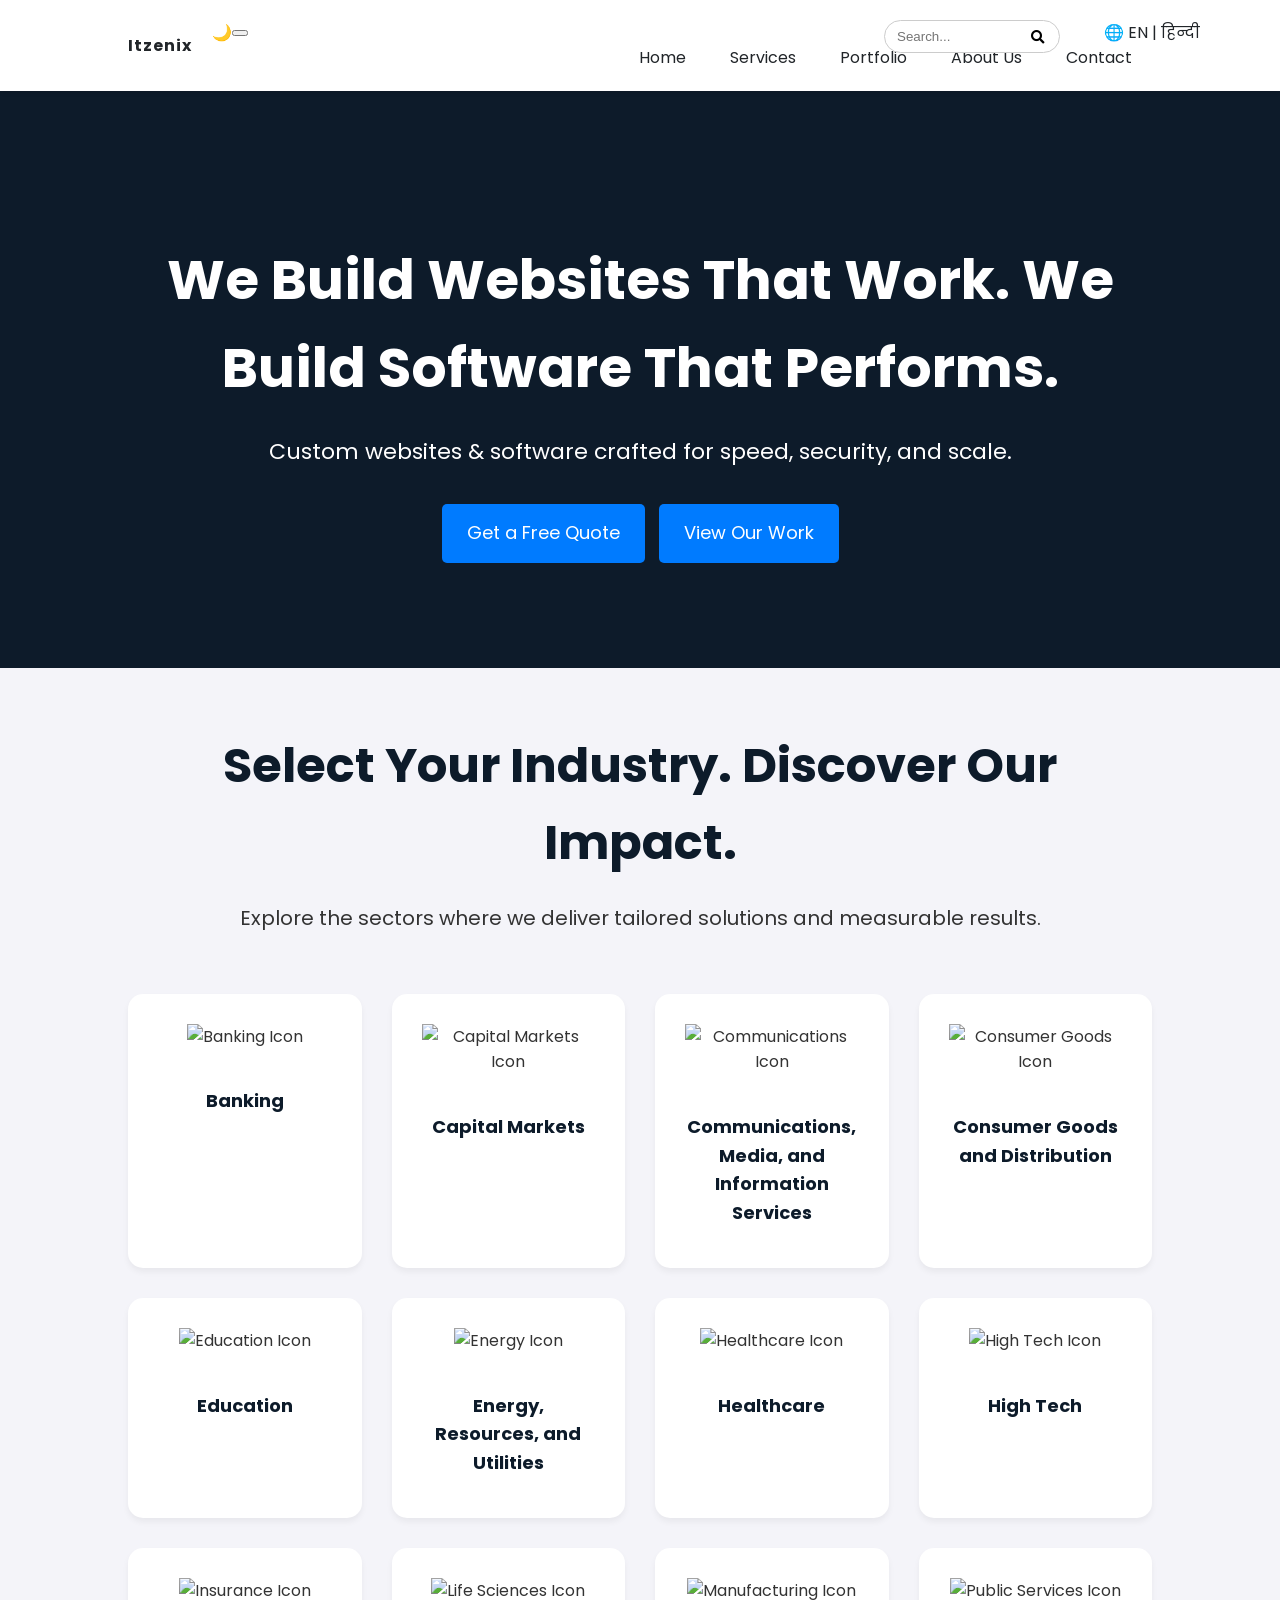
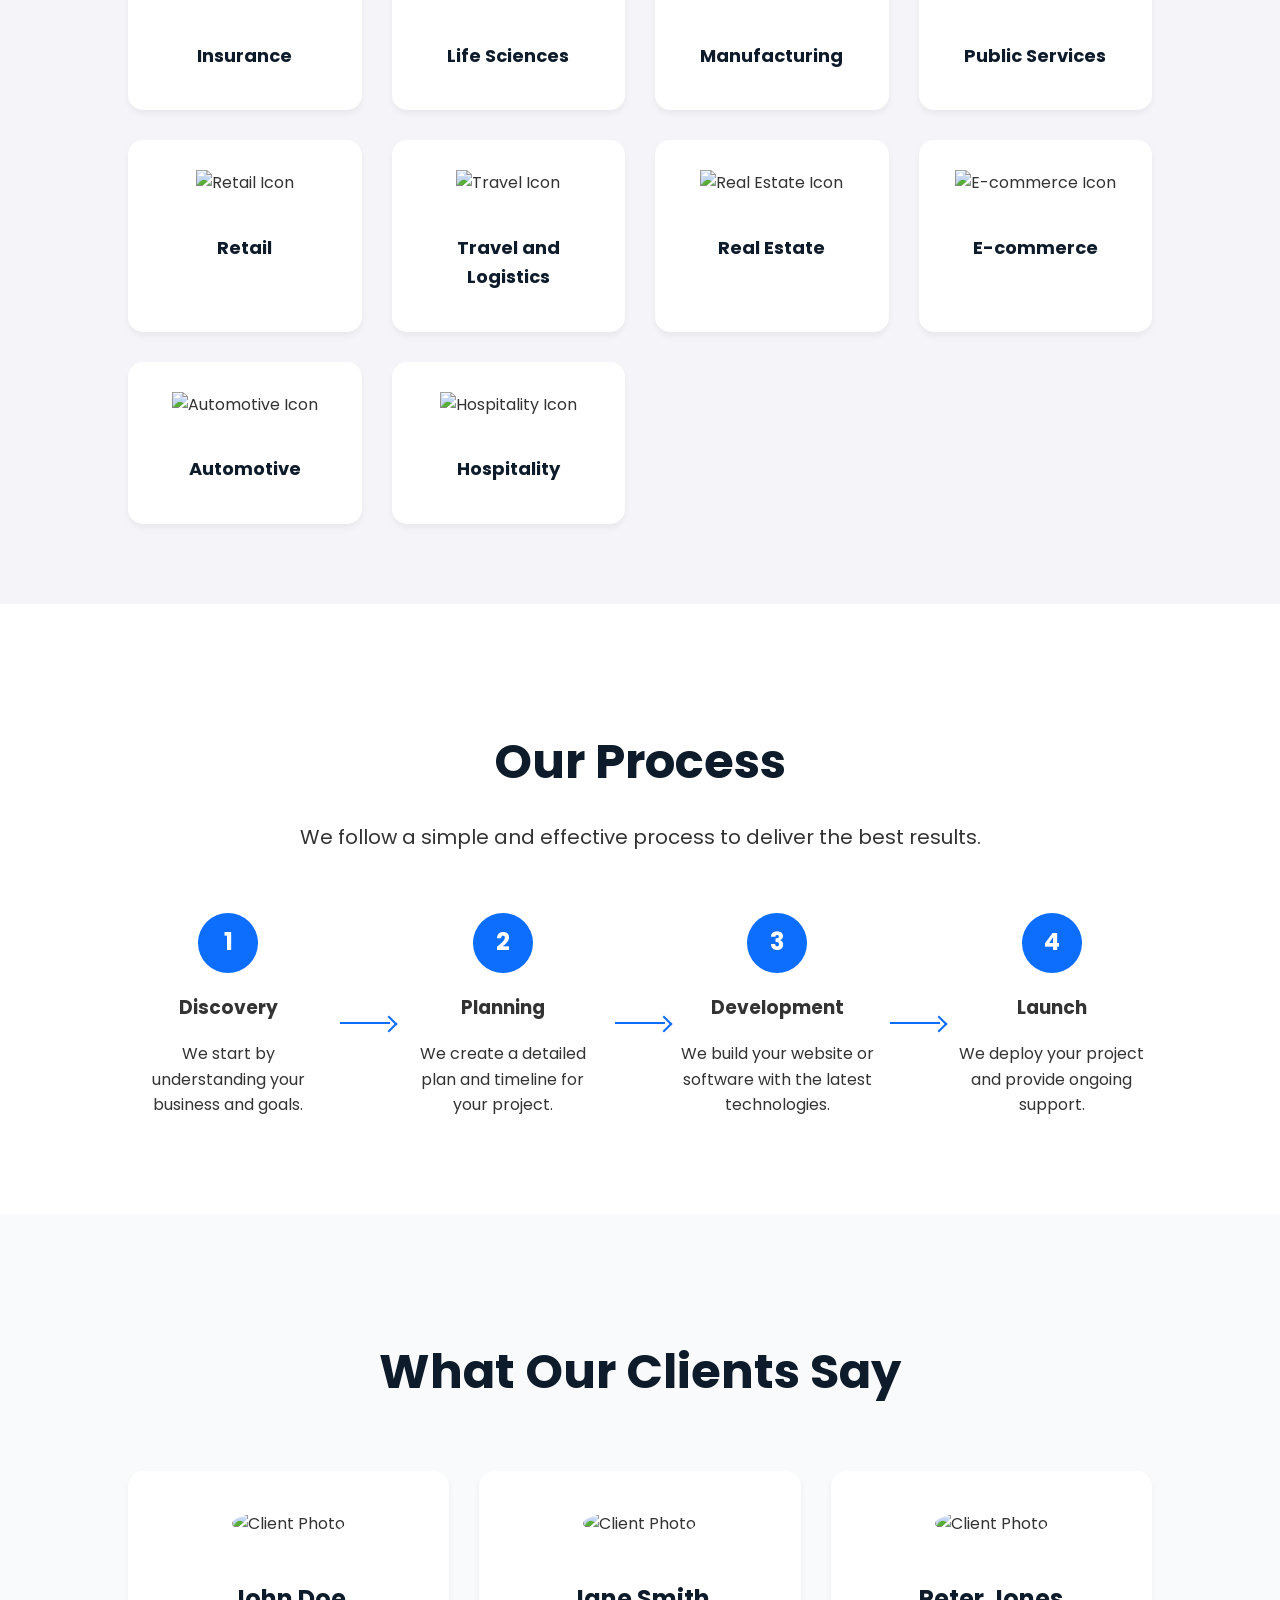
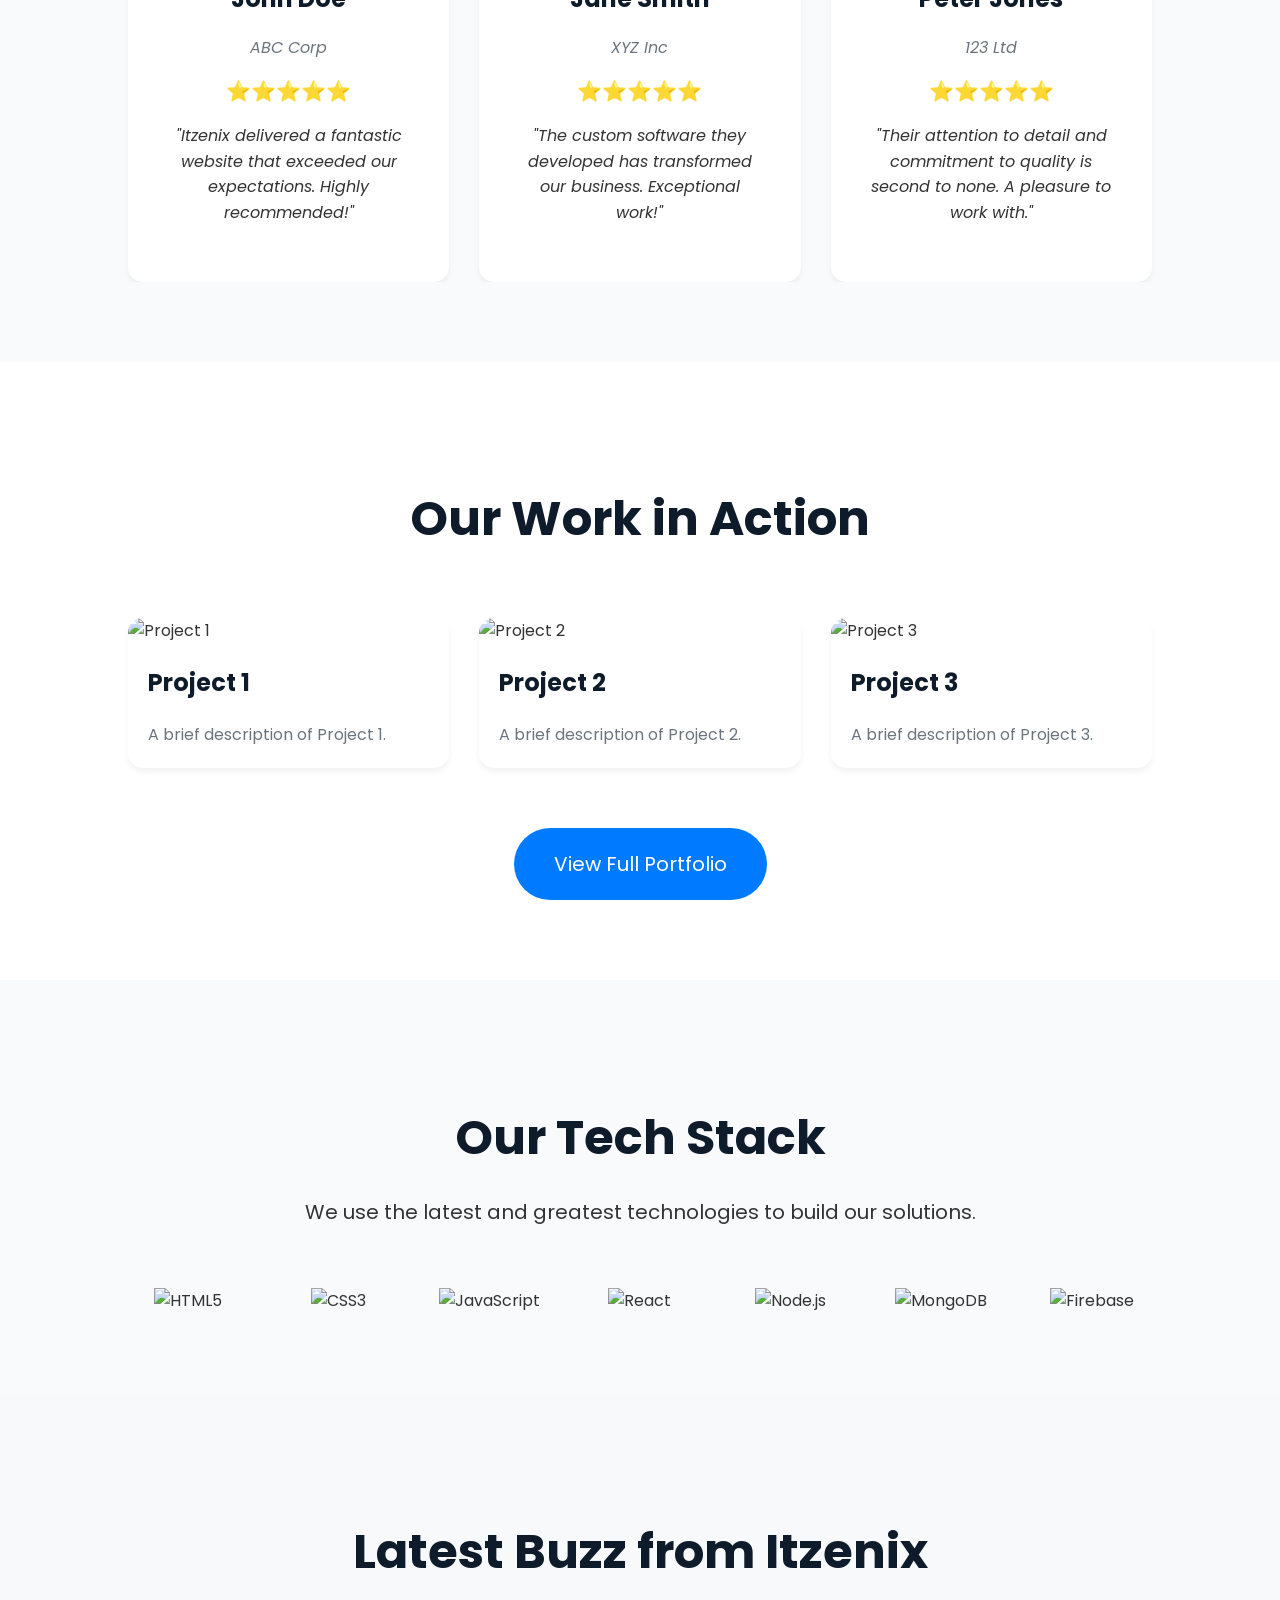
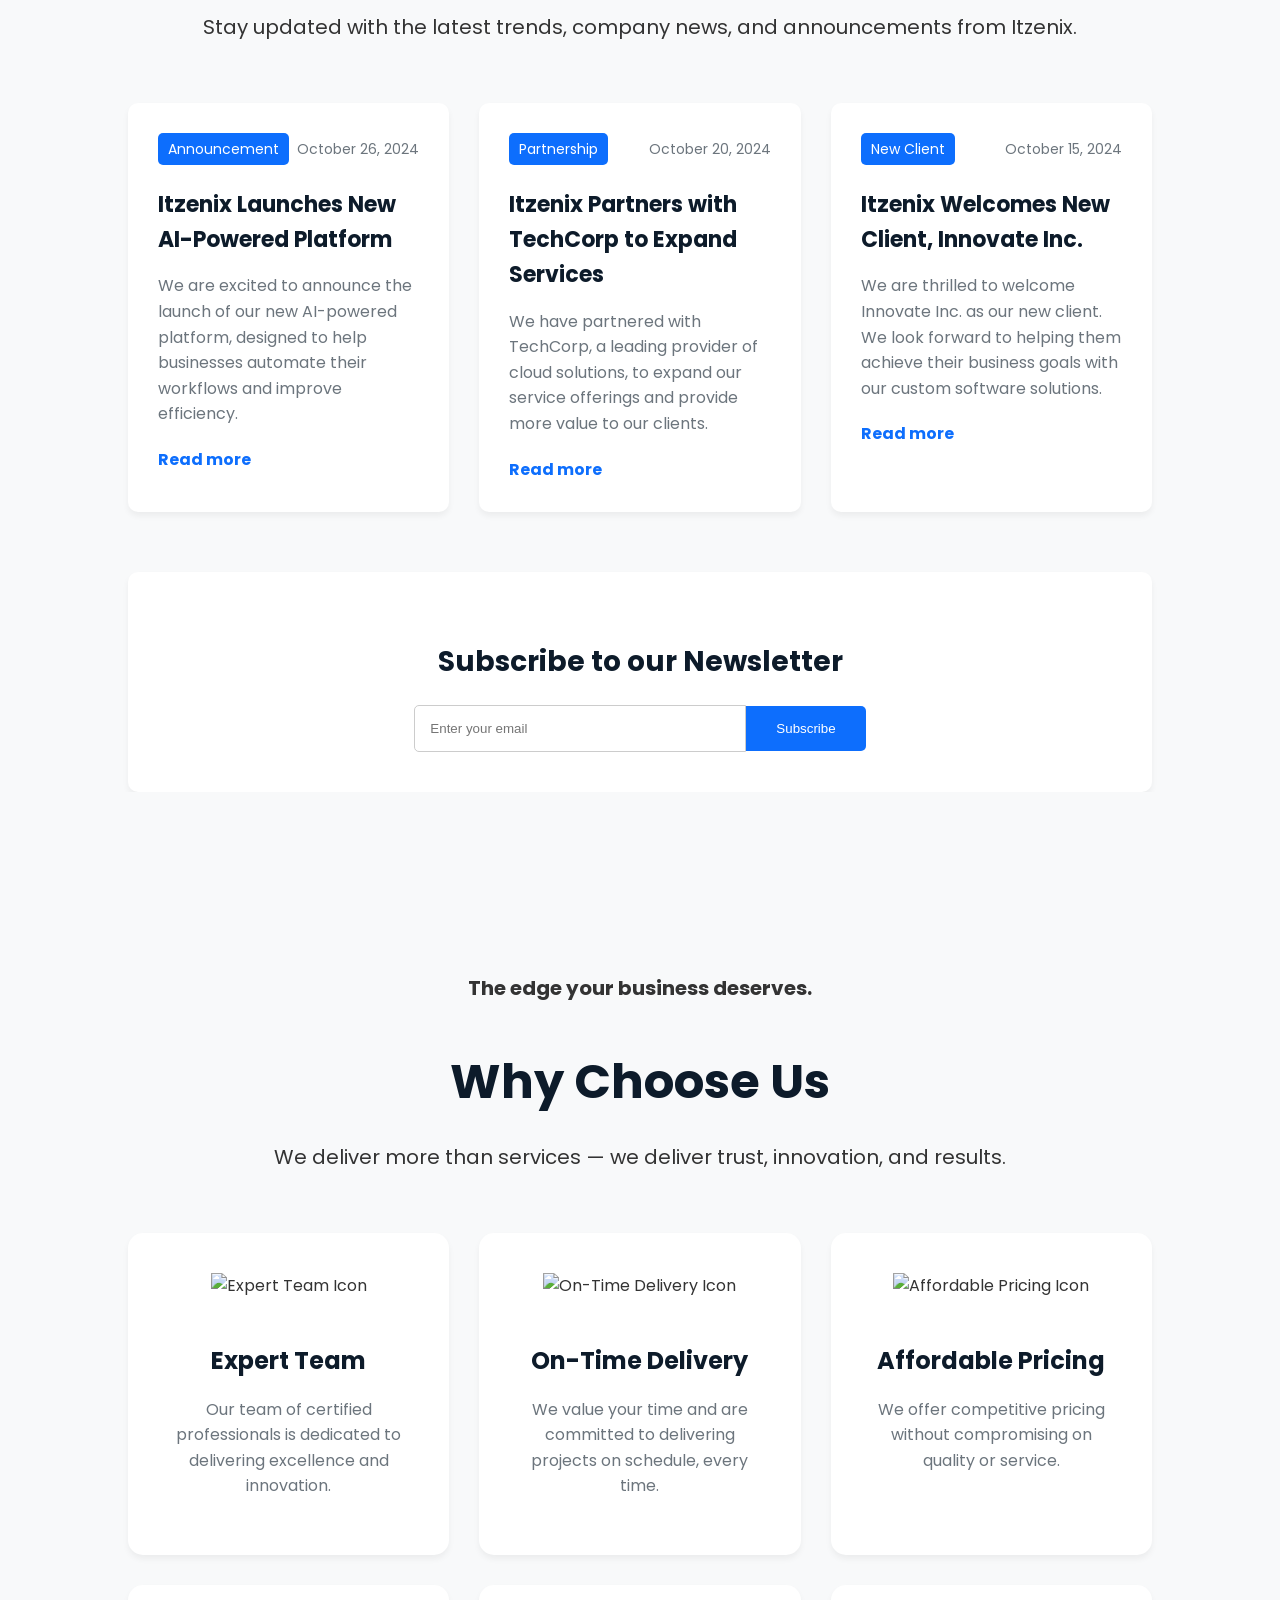
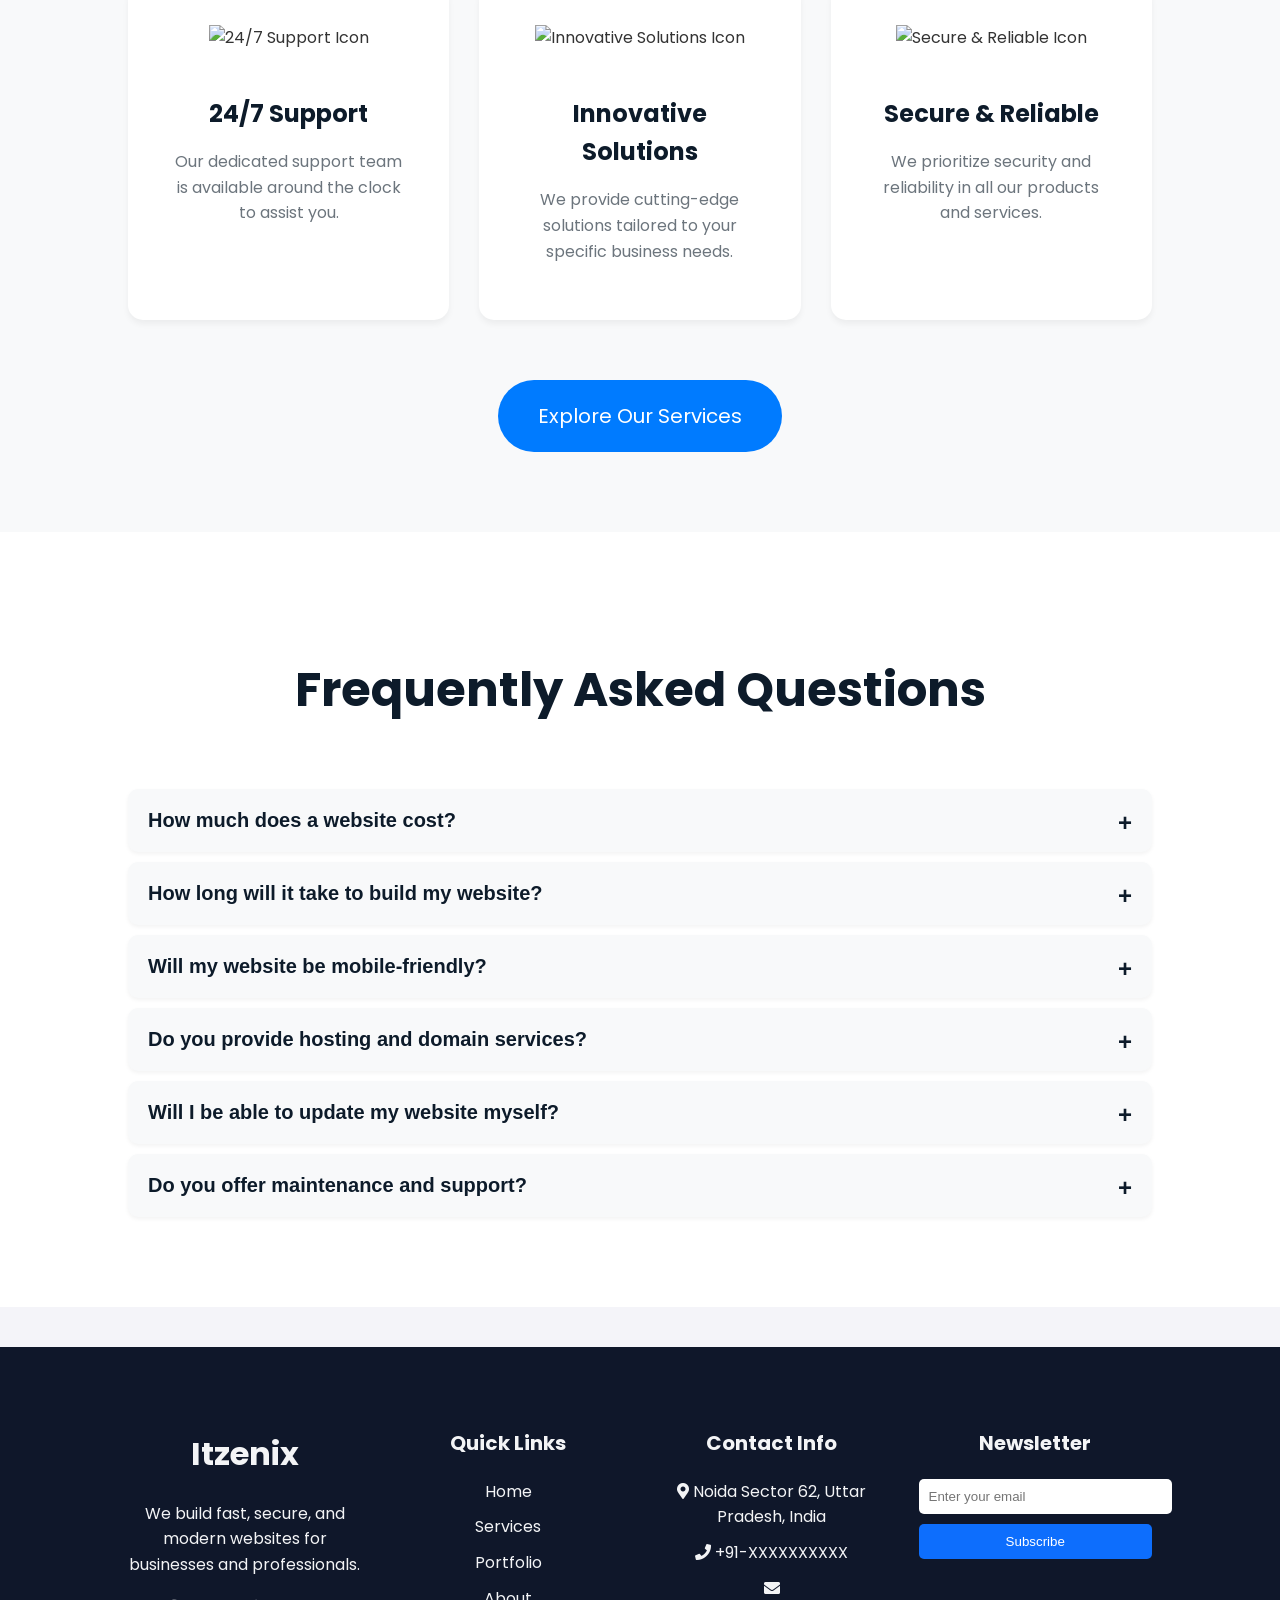
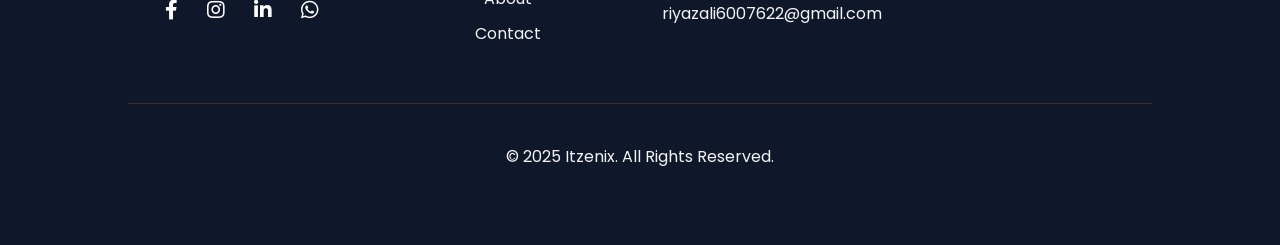
==== commit f426d4bc: "Feat: Add FAQ section and functionality - Added the FAQ section to `index.html`. - Added the JavaScr" ====
--- a/index.html
+++ b/index.html
@@ -385,52 +385,54 @@
             </div>
         </div>
     </section>
-    <footer>
     <section id="faq">
         <div class="container">
             <div class="section-heading-dark">
                 <h2 data-translate="Frequently Asked Questions">Frequently Asked Questions</h2>
             </div>
-            <div class="accordion">
-                <div class="accordion-item">
-                    <button class="accordion-header">How much does a website cost?</button>
-                    <div class="accordion-content">
-                        <p>The cost of a website can vary depending on the complexity of the project. We offer a range of packages to suit different budgets.</p>
-                    </div>
-                </div>
-                <div class="accordion-item">
-                    <button class="accordion-header">How long will it take to build my website?</button>
-                    <div class="accordion-content">
-                        <p>The timeline for a website project can vary depending on the scope of work. We will provide you with a detailed timeline before we begin.</p>
-                    </div>
-                </div>
-                <div class="accordion-item">
-                    <button class="accordion-header">Will my website be mobile-friendly?</button>
-                    <div class="accordion-content">
-                        <p>Yes, all of our websites are fully responsive and will look great on all devices.</p>
-                    </div>
-                </div>
-                <div class="accordion-item">
-                    <button class="accordion-header">Do you provide hosting and domain services?</button>
-                    <div class="accordion-content">
-                        <p>Yes, we offer both hosting and domain registration services.</p>
-                    </div>
-                </div>
-                <div class="accordion-item">
-                    <button class="accordion-header">Will I be able to update my website myself?</button>
-                    <div class="accordion-content">
-                        <p>Yes, we can build your website on a content management system (CMS) that will allow you to easily update the content yourself.</p>
-                    </div>
-                </div>
-                <div class="accordion-item">
-                    <button class="accordion-header">Do you offer maintenance and support?</button>
-                    <div class="accordion-content">
-                        <p>Yes, we offer ongoing maintenance and support packages to ensure your website is always up-to-date and running smoothly.</p>
-                    </div>
-                </div>
-            </div>
-        </div>
-    </section>
+            <div class="faq-container">
+                <div class="accordion">
+                    <div class="accordion-item">
+                        <button class="accordion-header">How much does a website cost?</button>
+                        <div class="accordion-content">
+                            <p>The cost of a website can vary depending on the complexity of the project. We offer a range of packages to suit different budgets.</p>
+                        </div>
+                    </div>
+                    <div class="accordion-item">
+                        <button class="accordion-header">How long will it take to build my website?</button>
+                        <div class="accordion-content">
+                            <p>The timeline for a website project can vary depending on the scope of work. We will provide you with a detailed timeline before we begin.</p>
+                        </div>
+                    </div>
+                    <div class="accordion-item">
+                        <button class="accordion-header">Will my website be mobile-friendly?</button>
+                        <div class="accordion-content">
+                            <p>Yes, all of our websites are fully responsive and will look great on all devices.</p>
+                        </div>
+                    </div>
+                    <div class="accordion-item">
+                        <button class="accordion-header">Do you provide hosting and domain services?</button>
+                        <div class="accordion-content">
+                            <p>Yes, we offer both hosting and domain registration services.</p>
+                        </div>
+                    </div>
+                    <div class="accordion-item">
+                        <button class="accordion-header">Will I be able to update my website myself?</button>
+                        <div class="accordion-content">
+                            <p>Yes, we can build your website on a content management system (CMS) that will allow you to easily update the content yourself.</p>
+                        </div>
+                    </div>
+                    <div class="accordion-item">
+                        <button class="accordion-header">Do you offer maintenance and support?</button>
+                        <div class="accordion-content">
+                            <p>Yes, we offer ongoing maintenance and support packages to ensure your website is always up-to-date and running smoothly.</p>
+                        </div>
+                    </div>
+                </div>
+            </div>
+        </div>
+    </section>
+    </footer>
     <div id="footer-placeholder"></div>
     <!--Start of Tawk.to Script-->
     <script type="text/javascript">
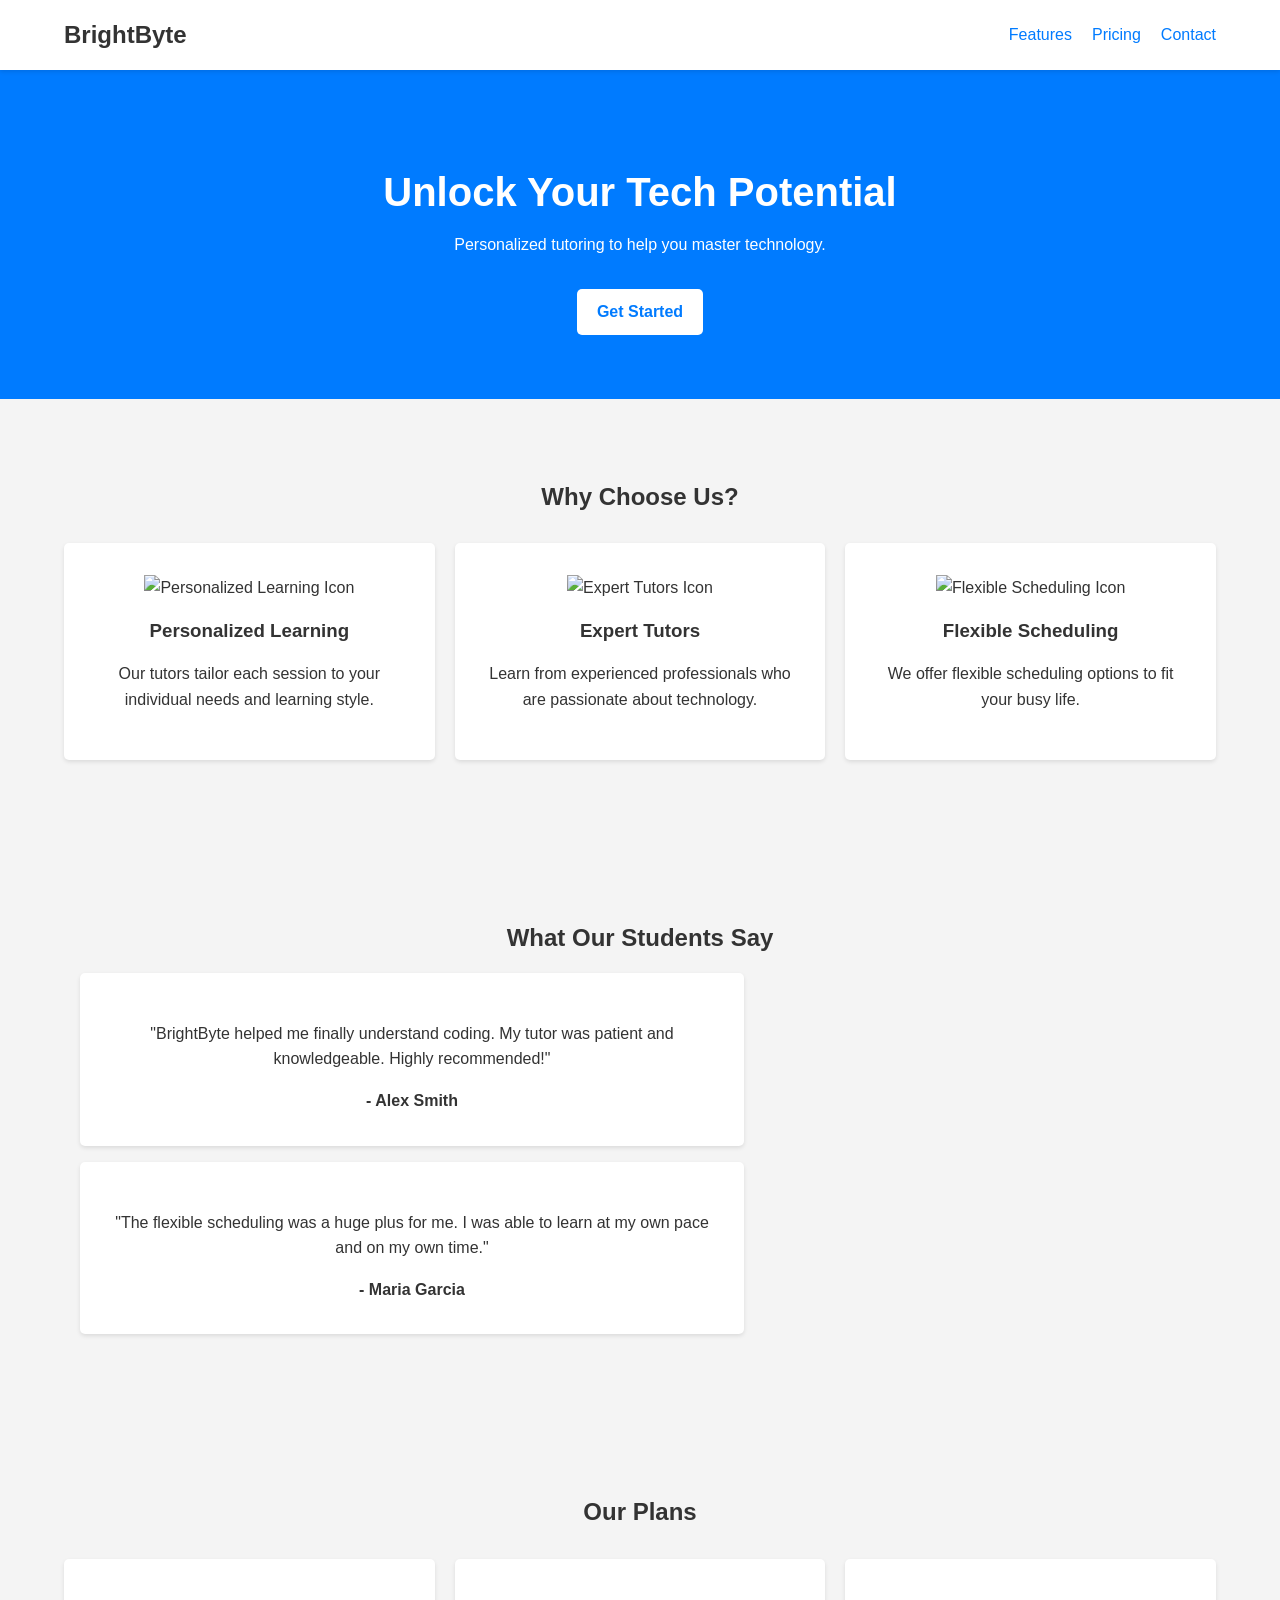
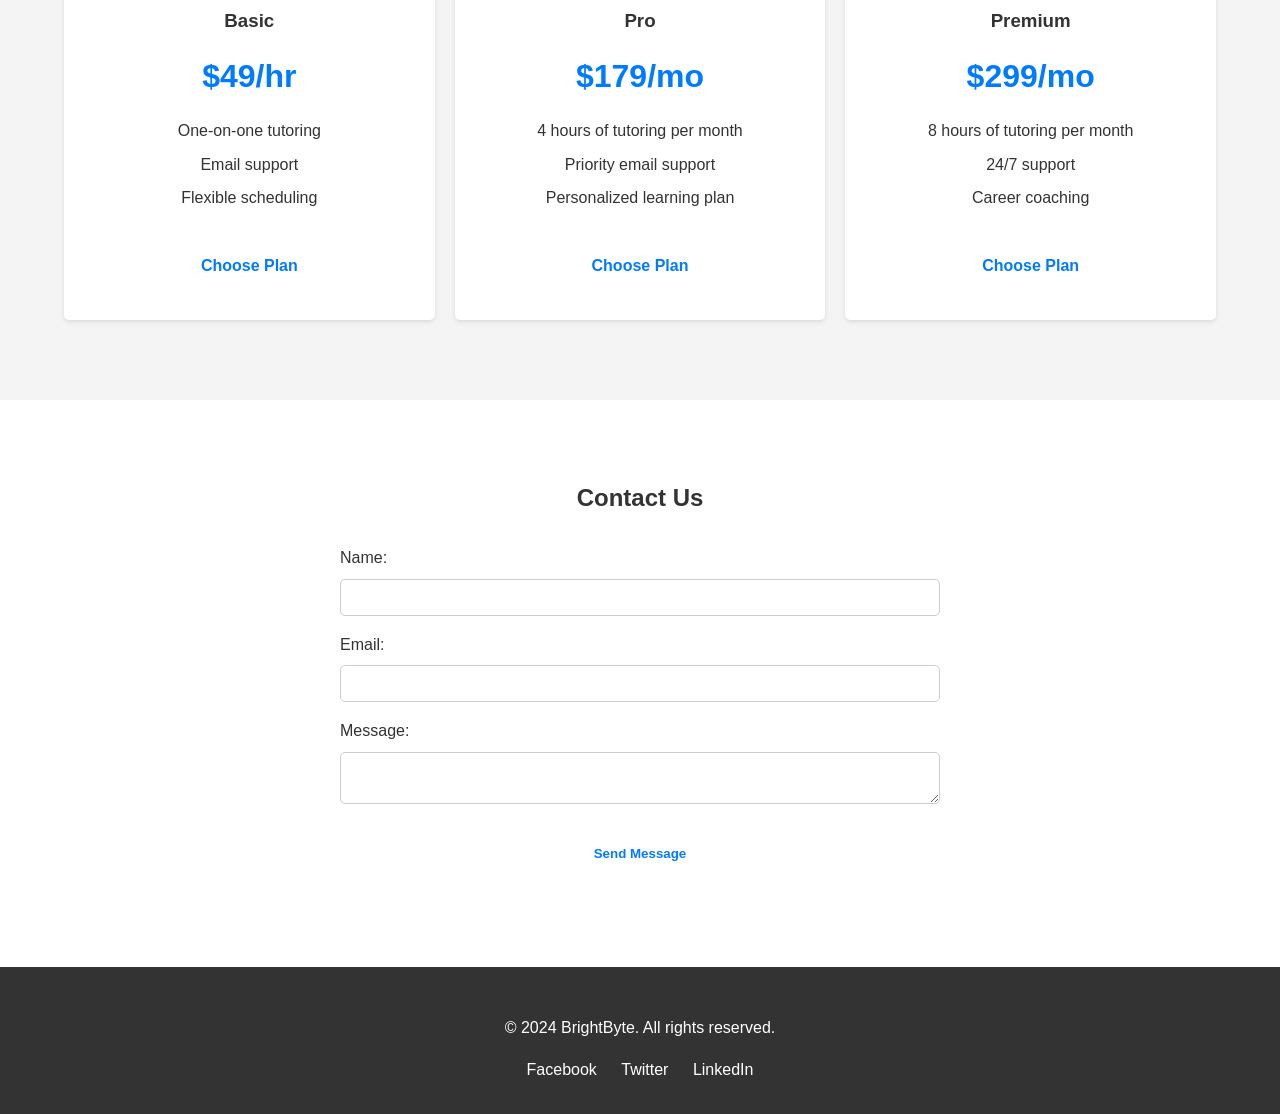
==== commit 5eedb719: "feat: Create BrightByte single-page website This commit creates a single-page responsive website for" ====
--- a/index.html
+++ b/index.html
@@ -3,457 +3,366 @@
 <head>
     <meta charset="UTF-8">
     <meta name="viewport" content="width=device-width, initial-scale=1.0">
-    <title>Itzenix - Web Development & Custom Software</title>
-    <meta name="description" content="Itzenix provides professional web development, custom software, and UI/UX design services to help your business grow.">
-    <meta name="keywords" content="web development, custom software, ui/ux design, e-commerce, mobile apps">
-    <meta property="og:title" content="Itzenix - Web Development & Custom Software">
-    <meta property="og:description" content="Professional web development, custom software, and UI/UX design services.">
-    <meta property="og:type" content="website">
-    <link rel="stylesheet" href="style.css">
-    <link rel="stylesheet" href="https://cdnjs.cloudflare.com/ajax/libs/font-awesome/5.15.3/css/all.min.css">
-    <script type="application/ld+json">
-    {
-      "@context": "https://schema.org",
-      "@type": "Organization",
-      "name": "Itzenix",
-      "url": "https://www.itzenix.com",
-      "logo": "https://www.itzenix.com/logo.png",
-      "contactPoint": {
-        "@type": "ContactPoint",
-        "telephone": "+91-XXXXXXXXXX",
-        "contactType": "customer service"
-      },
-      "sameAs": [
-        "https://www.facebook.com/itzenix",
-        "https://www.instagram.com/itzenix",
-        "https://www.linkedin.com/company/itzenix"
-      ]
-    }
-    </script>
+    <title>BrightByte - Tech Tutoring</title>
+    <style>
+        /* General Styles */
+        body {
+            font-family: -apple-system, BlinkMacSystemFont, "Segoe UI", Roboto, Helvetica, Arial, sans-serif;
+            margin: 0;
+            padding: 0;
+            line-height: 1.6;
+            background-color: #f4f4f4;
+            color: #333;
+        }
+
+        .container {
+            width: 90%;
+            max-width: 1200px;
+            margin: 0 auto;
+        }
+
+        h1, h2, h3 {
+            line-height: 1.2;
+        }
+
+        a {
+            text-decoration: none;
+            color: #007BFF;
+        }
+
+        img {
+            max-width: 100%;
+            height: auto;
+        }
+
+        /* Header */
+        header {
+            background: #fff;
+            padding: 1rem 0;
+            box-shadow: 0 2px 4px rgba(0,0,0,0.1);
+            position: sticky;
+            top: 0;
+            z-index: 1000;
+        }
+
+        header .container {
+            display: flex;
+            justify-content: space-between;
+            align-items: center;
+        }
+
+        .logo {
+            font-size: 1.5rem;
+            font-weight: bold;
+            color: #333;
+        }
+
+        nav ul {
+            margin: 0;
+            padding: 0;
+            list-style: none;
+            display: flex;
+        }
+
+        nav ul li {
+            margin-left: 20px;
+        }
+
+        /* Hero Section */
+        .hero {
+            background: #007BFF;
+            color: #fff;
+            padding: 4rem 0;
+            text-align: center;
+        }
+
+        .hero h1 {
+            font-size: 2.5rem;
+            margin-bottom: 1rem;
+        }
+
+        .cta-button {
+            display: inline-block;
+            background: #fff;
+            color: #007BFF;
+            padding: 10px 20px;
+            border-radius: 5px;
+            font-weight: bold;
+            margin-top: 1rem;
+        }
+
+        /* Features Section */
+        .features {
+            padding: 4rem 0;
+            text-align: center;
+        }
+
+        .features-grid {
+            margin-top: 2rem;
+        }
+
+        .feature-card {
+            background: #fff;
+            padding: 2rem;
+            margin-bottom: 1rem;
+            border-radius: 5px;
+            box-shadow: 0 2px 4px rgba(0,0,0,0.1);
+        }
+
+        /* Testimonials Section */
+        .testimonials {
+            background: #f4f4f4;
+            padding: 4rem 0;
+            text-align: center;
+        }
+
+        .testimonial-card {
+            background: #fff;
+            padding: 2rem;
+            margin: 1rem auto;
+            border-radius: 5px;
+            box-shadow: 0 2px 4px rgba(0,0,0,0.1);
+            max-width: 600px;
+        }
+
+        .testimonial-card span {
+            display: block;
+            margin-top: 1rem;
+            font-weight: bold;
+        }
+
+        /* Pricing Section */
+        .pricing {
+            padding: 4rem 0;
+            text-align: center;
+        }
+
+        .pricing-grid {
+            margin-top: 2rem;
+        }
+
+        .pricing-card {
+            background: #fff;
+            padding: 2rem;
+            margin-bottom: 1rem;
+            border-radius: 5px;
+            box-shadow: 0 2px 4px rgba(0,0,0,0.1);
+        }
+
+        .pricing-card .price {
+            font-size: 2rem;
+            font-weight: bold;
+            color: #007BFF;
+            margin: 1rem 0;
+        }
+
+        .pricing-card ul {
+            list-style: none;
+            padding: 0;
+            margin: 1rem 0;
+        }
+
+        .pricing-card li {
+            margin-bottom: 0.5rem;
+        }
+
+        /* Contact Section */
+        .contact {
+            padding: 4rem 0;
+            background: #fff;
+        }
+
+        .contact h2 {
+            text-align: center;
+        }
+
+        form {
+            max-width: 600px;
+            margin: 2rem auto;
+            display: flex;
+            flex-direction: column;
+        }
+
+        form label {
+            margin-bottom: 0.5rem;
+        }
+
+        form input, form textarea {
+            padding: 10px;
+            margin-bottom: 1rem;
+            border: 1px solid #ccc;
+            border-radius: 5px;
+        }
+
+        form button {
+            background: #007BFF;
+            color: #fff;
+            padding: 10px 20px;
+            border: none;
+            border-radius: 5px;
+            cursor: pointer;
+            font-weight: bold;
+            align-self: center;
+        }
+
+        /* Footer */
+        footer {
+            background: #333;
+            color: #fff;
+            text-align: center;
+            padding: 2rem 0;
+        }
+
+        .social-media a {
+            color: #fff;
+            margin: 0 10px;
+        }
+
+        /* Responsive Design */
+        @media (min-width: 768px) {
+            .features-grid {
+                display: grid;
+                grid-template-columns: repeat(3, 1fr);
+                gap: 20px;
+            }
+
+            .pricing-grid {
+                display: grid;
+                grid-template-columns: repeat(3, 1fr);
+                gap: 20px;
+            }
+
+            .testimonial-card {
+                margin: 1rem;
+            }
+        }
+    </style>
 </head>
 <body>
+
     <header>
         <div class="container">
-            <div id="branding">
-                <h1><a href="index.html">Itzenix</a></h1>
-            </div>
+            <a href="#" class="logo">BrightByte</a>
             <nav>
-                <ul class="nav-links" id="nav-links">
-                    <li><a href="index.html" data-translate="Home">Home</a></li>
-                    <li><a href="services.html" data-translate="Services">Services</a></li>
-                    <li><a href="portfolio.html" data-translate="Portfolio">Portfolio</a></li>
-                    <li><a href="about.html" data-translate="About Us">About Us</a></li>
-                    <li><a href="contact.html" data-translate="Contact">Contact</a></li>
+                <ul>
+                    <li><a href="#features">Features</a></li>
+                    <li><a href="#pricing">Pricing</a></li>
+                    <li><a href="#contact">Contact</a></li>
                 </ul>
             </nav>
-            <div class="header-right">
-                <div class="search-container">
-                    <input type="text" placeholder="Search...">
-                    <button type="submit"><i class="fa fa-search"></i></button>
-                </div>
-                <div class="language-switcher">
-                    <span>🌐 EN | हिन्दी</span>
-                </div>
-                <div class="theme-switcher">
-                    <span>🌙</span>
-                </div>
-                <button class="hamburger" id="hamburger">
-                    <span class="bar"></span>
-                    <span class="bar"></span>
-                    <span class="bar"></span>
-                </button>
-            </div>
         </div>
     </header>
-    <section class="hero">
-        <div class="container">
-            <h1 data-translate="We Build Websites That Work. We Build Software That Performs.">We Build Websites That Work. We Build Software That Performs.</h1>
-            <p data-translate="Custom websites & software crafted for speed, security, and scale.">Custom websites & software crafted for speed, security, and scale.</p>
-            <a href="#contact-form" class="cta-button" data-translate="Get a Free Quote">Get a Free Quote</a>
-            <a href="#work-in-action" class="cta-button" data-translate="View Our Work">View Our Work</a>
-        </div>
-    </section>
-    <section id="services" class="bg-white">
-        <script type="application/ld+json">
-        {
-          "@context": "https://schema.org",
-          "@type": "Service",
-          "serviceType": "Web Development",
-          "provider": {
-            "@type": "Organization",
-            "name": "Itzenix"
-          }
-        }
-        </script>
-        <div class="container">
-            <div class="section-heading-dark">
-                <h2 data-translate="Select Your Industry. Discover Our Impact.">Select Your Industry. Discover Our Impact.</h2>
-                <p data-translate="Explore the sectors where we deliver tailored solutions and measurable results.">Explore the sectors where we deliver tailored solutions and measurable results.</p>
-            </div>
-            <div class="industry-grid-4">
-                <div class="industry-card">
-                    <img src="https://img.icons8.com/color/64/000000/bank.png" alt="Banking Icon">
-                    <h3>Banking</h3>
+
+    <main>
+        <section class="hero">
+            <div class="container">
+                <h1>Unlock Your Tech Potential</h1>
+                <p>Personalized tutoring to help you master technology.</p>
+                <a href="#contact" class="cta-button">Get Started</a>
+            </div>
+        </section>
+
+        <section id="features" class="features">
+            <div class="container">
+                <h2>Why Choose Us?</h2>
+                <div class="features-grid">
+                    <div class="feature-card">
+                        <img src="https://via.placeholder.com/100" alt="Personalized Learning Icon">
+                        <h3>Personalized Learning</h3>
+                        <p>Our tutors tailor each session to your individual needs and learning style.</p>
+                    </div>
+                    <div class="feature-card">
+                        <img src="https://via.placeholder.com/100" alt="Expert Tutors Icon">
+                        <h3>Expert Tutors</h3>
+                        <p>Learn from experienced professionals who are passionate about technology.</p>
+                    </div>
+                    <div class="feature-card">
+                        <img src="https://via.placeholder.com/100" alt="Flexible Scheduling Icon">
+                        <h3>Flexible Scheduling</h3>
+                        <p>We offer flexible scheduling options to fit your busy life.</p>
+                    </div>
                 </div>
-                <div class="industry-card">
-                    <img src="https://img.icons8.com/color/64/000000/bullish.png" alt="Capital Markets Icon">
-                    <h3>Capital Markets</h3>
-                </div>
-                <div class="industry-card">
-                    <img src="https://img.icons8.com/color/64/000000/multiple-devices.png" alt="Communications Icon">
-                    <h3>Communications, Media, and Information Services</h3>
-                </div>
-                <div class="industry-card">
-                    <img src="https://img.icons8.com/color/64/000000/shopping-cart.png" alt="Consumer Goods Icon">
-                    <h3>Consumer Goods and Distribution</h3>
-                </div>
-                <div class="industry-card">
-                    <img src="https://img.icons8.com/color/64/000000/school.png" alt="Education Icon">
-                    <h3>Education</h3>
-                </div>
-                <div class="industry-card">
-                    <img src="https://img.icons8.com/color/64/000000/factory.png" alt="Energy Icon">
-                    <h3>Energy, Resources, and Utilities</h3>
-                </div>
-                <div class="industry-card">
-                    <img src="https://img.icons8.com/color/64/000000/heart-with-pulse.png" alt="Healthcare Icon">
-                    <h3>Healthcare</h3>
-                </div>
-                <div class="industry-card">
-                    <img src="https://img.icons8.com/color/64/000000/processor.png" alt="High Tech Icon">
-                    <h3>High Tech</h3>
-                </div>
-                <div class="industry-card">
-                    <img src="https://img.icons8.com/color/64/000000/shield.png" alt="Insurance Icon">
-                    <h3>Insurance</h3>
-                </div>
-                <div class="industry-card">
-                    <img src="https://img.icons8.com/color/64/000000/dna-helix.png" alt="Life Sciences Icon">
-                    <h3>Life Sciences</h3>
-                </div>
-                <div class="industry-card">
-                    <img src="https://img.icons8.com/color/64/000000/robot.png" alt="Manufacturing Icon">
-                    <h3>Manufacturing</h3>
-                </div>
-                <div class="industry-card">
-                    <img src="https://img.icons8.com/color/64/000000/city-hall.png" alt="Public Services Icon">
-                    <h3>Public Services</h3>
-                </div>
-                <div class="industry-card">
-                    <img src="https://img.icons8.com/color/64/000000/shop.png" alt="Retail Icon">
-                    <h3>Retail</h3>
-                </div>
-                <div class="industry-card">
-                    <img src="https://img.icons8.com/color/64/000000/airport.png" alt="Travel Icon">
-                    <h3>Travel and Logistics</h3>
-                </div>
-                <div class="industry-card">
-                    <img src="https://img.icons8.com/color/64/000000/real-estate.png" alt="Real Estate Icon">
-                    <h3>Real Estate</h3>
-                </div>
-                <div class="industry-card">
-                    <img src="https://img.icons8.com/color/64/000000/online-store.png" alt="E-commerce Icon">
-                    <h3>E-commerce</h3>
-                </div>
-                <div class="industry-card">
-                    <img src="https://img.icons8.com/color/64/000000/car.png" alt="Automotive Icon">
-                    <h3>Automotive</h3>
-                </div>
-                <div class="industry-card">
-                    <img src="https://img.icons8.com/color/64/000000/bed.png" alt="Hospitality Icon">
-                    <h3>Hospitality</h3>
-                </div>
-            </div>
-        </div>
-    </section>
-    <section id="our-process">
-        <div class="container">
-            <div class="section-heading-dark">
-                <h2 data-translate="Our Process">Our Process</h2>
-                <p data-translate="We follow a simple and effective process to deliver the best results.">We follow a simple and effective process to deliver the best results.</p>
-            </div>
-            <div class="process-wrapper">
-                <div class="process-step">
-                    <div class="process-icon">1</div>
-                    <h3 data-translate="Discovery">Discovery</h3>
-                    <p data-translate="We start by understanding your business and goals.">We start by understanding your business and goals.</p>
-                </div>
-                <div class="process-arrow"></div>
-                <div class="process-step">
-                    <div class="process-icon">2</div>
-                    <h3 data-translate="Planning">Planning</h3>
-                    <p data-translate="We create a detailed plan and timeline for your project.">We create a detailed plan and timeline for your project.</p>
-                </div>
-                <div class="process-arrow"></div>
-                <div class="process-step">
-                    <div class="process-icon">3</div>
-                    <h3 data-translate="Development">Development</h3>
-                    <p data-translate="We build your website or software with the latest technologies.">We build your website or software with the latest technologies.</p>
-                </div>
-                <div class="process-arrow"></div>
-                <div class="process-step">
-                    <div class="process-icon">4</div>
-                    <h3 data-translate="Launch">Launch</h3>
-                    <p data-translate="We deploy your project and provide ongoing support.">We deploy your project and provide ongoing support.</p>
-                </div>
-            </div>
-        </div>
-    </section>
-    <section id="testimonials">
-        <div class="container">
-            <div class="section-heading-dark">
-                <h2 data-translate="What Our Clients Say">What Our Clients Say</h2>
-            </div>
-            <div class="testimonial-grid">
+            </div>
+        </section>
+
+        <section id="testimonials" class="testimonials">
+            <div class="container">
+                <h2>What Our Students Say</h2>
                 <div class="testimonial-card">
-                    <img src="https://via.placeholder.com/80" alt="Client Photo">
-                    <h3>John Doe</h3>
-                    <p class="company">ABC Corp</p>
-                    <div class="rating">
-                        <span>⭐️</span><span>⭐️</span><span>⭐️</span><span>⭐️</span><span>⭐️</span>
-                    </div>
-                    <p>"Itzenix delivered a fantastic website that exceeded our expectations. Highly recommended!"</p>
+                    <p>"BrightByte helped me finally understand coding. My tutor was patient and knowledgeable. Highly recommended!"</p>
+                    <span>- Alex Smith</span>
                 </div>
                 <div class="testimonial-card">
-                    <img src="https://via.placeholder.com/80" alt="Client Photo">
-                    <h3>Jane Smith</h3>
-                    <p class="company">XYZ Inc</p>
-                    <div class="rating">
-                        <span>⭐️</span><span>⭐️</span><span>⭐️</span><span>⭐️</span><span>⭐️</span>
-                    </div>
-                    <p>"The custom software they developed has transformed our business. Exceptional work!"</p>
+                    <p>"The flexible scheduling was a huge plus for me. I was able to learn at my own pace and on my own time."</p>
+                    <span>- Maria Garcia</span>
                 </div>
-                <div class="testimonial-card">
-                    <img src="https://via.placeholder.com/80" alt="Client Photo">
-                    <h3>Peter Jones</h3>
-                    <p class="company">123 Ltd</p>
-                    <div class="rating">
-                        <span>⭐️</span><span>⭐️</span><span>⭐️</span><span>⭐️</span><span>⭐️</span>
-                    </div>
-                    <p>"Their attention to detail and commitment to quality is second to none. A pleasure to work with."</p>
+            </div>
+        </section>
+
+        <section id="pricing" class="pricing">
+            <div class="container">
+                <h2>Our Plans</h2>
+                <div class="pricing-grid">
+                    <div class="pricing-card">
+                        <h3>Basic</h3>
+                        <p class="price">$49/hr</p>
+                        <ul>
+                            <li>One-on-one tutoring</li>
+                            <li>Email support</li>
+                            <li>Flexible scheduling</li>
+                        </ul>
+                        <a href="#contact" class="cta-button">Choose Plan</a>
+                    </div>
+                    <div class="pricing-card">
+                        <h3>Pro</h3>
+                        <p class="price">$179/mo</p>
+                        <ul>
+                            <li>4 hours of tutoring per month</li>
+                            <li>Priority email support</li>
+                            <li>Personalized learning plan</li>
+                        </ul>
+                        <a href="#contact" class="cta-button">Choose Plan</a>
+                    </div>
+                    <div class="pricing-card">
+                        <h3>Premium</h3>
+                        <p class="price">$299/mo</p>
+                        <ul>
+                            <li>8 hours of tutoring per month</li>
+                            <li>24/7 support</li>
+                            <li>Career coaching</li>
+                        </ul>
+                        <a href="#contact" class="cta-button">Choose Plan</a>
+                    </div>
                 </div>
             </div>
+        </section>
+
+        <section id="contact" class="contact">
+            <div class="container">
+                <h2>Contact Us</h2>
+                <form>
+                    <label for="name">Name:</label>
+                    <input type="text" id="name" name="name" required>
+                    <label for="email">Email:</label>
+                    <input type="email" id="email" name="email" required>
+                    <label for="message">Message:</label>
+                    <textarea id="message" name="message" required></textarea>
+                    <button type="submit" class="cta-button">Send Message</button>
+                </form>
+            </div>
+        </section>
+    </main>
+
+    <footer>
+        <div class="container">
+            <p>&copy; 2024 BrightByte. All rights reserved.</p>
+            <div class="social-media">
+                <a href="#">Facebook</a>
+                <a href="#">Twitter</a>
+                <a href="#">LinkedIn</a>
+            </div>
         </div>
-    </section>
-    <section id="work-in-action">
-        <div class="container">
-            <div class="section-heading-dark">
-                <h2 data-translate="Our Work in Action">Our Work in Action</h2>
-            </div>
-            <div class="portfolio-grid">
-                <div class="portfolio-item">
-                    <img src="https://via.placeholder.com/400x300" alt="Project 1" class="lightbox-image">
-                    <h3>Project 1</h3>
-                    <p>A brief description of Project 1.</p>
-                </div>
-                <div class="portfolio-item">
-                    <img src="https://via.placeholder.com/400x300" alt="Project 2" class="lightbox-image">
-                    <h3>Project 2</h3>
-                    <p>A brief description of Project 2.</p>
-                </div>
-                <div class="portfolio-item">
-                    <img src="https://via.placeholder.com/400x300" alt="Project 3" class="lightbox-image">
-                    <h3>Project 3</h3>
-                    <p>A brief description of Project 3.</p>
-                </div>
-            </div>
-            <div class="cta-container">
-                <a href="portfolio.html" class="cta-button-pro" data-translate="View Full Portfolio">View Full Portfolio</a>
-            </div>
-        </div>
-    </section>
-    <div id="lightbox" class="lightbox">
-        <span class="close-lightbox">&times;</span>
-        <img class="lightbox-content" id="lightbox-img">
-    </div>
-    <section id="tech-stack">
-        <div class="container">
-            <div class="section-heading-dark">
-                <h2 data-translate="Our Tech Stack">Our Tech Stack</h2>
-                <p data-translate="We use the latest and greatest technologies to build our solutions.">We use the latest and greatest technologies to build our solutions.</p>
-            </div>
-            <div class="tech-grid">
-                <div class="tech-item" data-tooltip="HTML5">
-                    <img src="https://img.icons8.com/color/96/000000/html-5.png" alt="HTML5">
-                </div>
-                <div class="tech-item" data-tooltip="CSS3">
-                    <img src="https://img.icons8.com/color/96/000000/css3.png" alt="CSS3">
-                </div>
-                <div class="tech-item" data-tooltip="JavaScript">
-                    <img src="https://img.icons8.com/color/96/000000/javascript.png" alt="JavaScript">
-                </div>
-                <div class="tech-item" data-tooltip="React">
-                    <img src="https://img.icons8.com/color/96/000000/react-native.png" alt="React">
-                </div>
-                <div class="tech-item" data-tooltip="Node.js">
-                    <img src="https://img.icons8.com/color/96/000000/nodejs.png" alt="Node.js">
-                </div>
-                <div class="tech-item" data-tooltip="MongoDB">
-                    <img src="https://img.icons8.com/color/96/000000/mongodb.png" alt="MongoDB">
-                </div>
-                <div class="tech-item" data-tooltip="Firebase">
-                    <img src="https://img.icons8.com/color/96/000000/firebase.png" alt="Firebase">
-                </div>
-            </div>
-        </div>
-    </section>
-    <section id="news-updates">
-        <div class="container">
-            <div class="section-heading-dark">
-                <h2 data-translate="Latest Buzz from Itzenix">Latest Buzz from Itzenix</h2>
-                <p data-translate="Stay updated with the latest trends, company news, and announcements from Itzenix.">Stay updated with the latest trends, company news, and announcements from Itzenix.</p>
-            </div>
-            <div class="news-grid">
-                <div class="news-card">
-                    <div class="news-card-header">
-                        <span class="news-tag">Announcement</span>
-                        <span class="news-date">October 26, 2024</span>
-                    </div>
-                    <h3 data-translate="Itzenix Launches New AI-Powered Platform">Itzenix Launches New AI-Powered Platform</h3>
-                    <p data-translate="We are excited to announce the launch of our new AI-powered platform, designed to help businesses automate their workflows and improve efficiency.">We are excited to announce the launch of our new AI-powered platform, designed to help businesses automate their workflows and improve efficiency.</p>
-                    <a href="https://www.bbc.com/news/technology-12345678" target="_blank" class="read-more" data-translate="Read more">Read more</a>
-                </div>
-                <div class="news-card">
-                    <div class="news-card-header">
-                        <span class="news-tag">Partnership</span>
-                        <span class="news-date">October 20, 2024</span>
-                    </div>
-                    <h3 data-translate="Itzenix Partners with TechCorp to Expand Services">Itzenix Partners with TechCorp to Expand Services</h3>
-                    <p data-translate="We have partnered with TechCorp, a leading provider of cloud solutions, to expand our service offerings and provide more value to our clients.">We have partnered with TechCorp, a leading provider of cloud solutions, to expand our service offerings and provide more value to our clients.</p>
-                    <a href="https://www.bbc.com/news/technology-12345678" target="_blank" class="read-more" data-translate="Read more">Read more</a>
-                </div>
-                <div class="news-card">
-                    <div class="news-card-header">
-                        <span class="news-tag">New Client</span>
-                        <span class="news-date">October 15, 2024</span>
-                    </div>
-                    <h3 data-translate="Itzenix Welcomes New Client, Innovate Inc.">Itzenix Welcomes New Client, Innovate Inc.</h3>
-                    <p data-translate="We are thrilled to welcome Innovate Inc. as our new client. We look forward to helping them achieve their business goals with our custom software solutions.">We are thrilled to welcome Innovate Inc. as our new client. We look forward to helping them achieve their business goals with our custom software solutions.</p>
-                    <a href="https://www.bbc.com/news/technology-12345678" target="_blank" class="read-more" data-translate="Read more">Read more</a>
-                </div>
-            </div>
-            <div class="newsletter-signup">
-                <h3 data-translate="Subscribe to our Newsletter">Subscribe to our Newsletter</h3>
-                <form>
-                    <input type="email" placeholder="Enter your email" data-translate="Enter your email">
-                    <button type="submit" data-translate="Subscribe">Subscribe</button>
-                </form>
-            </div>
-        </div>
-    </section>
-    <section id="why-choose-us">
-        <div class="container">
-            <div class="section-heading-dark">
-                <p class="small-heading" data-translate="The edge your business deserves.">The edge your business deserves.</p>
-                <h2 data-translate="Why Choose Us">Why Choose Us</h2>
-                <p data-translate="We deliver more than services — we deliver trust, innovation, and results.">We deliver more than services — we deliver trust, innovation, and results.</p>
-            </div>
-            <div class="why-choose-us-grid">
-                <div class="why-choose-us-card">
-                    <img src="https://img.icons8.com/color/64/000000/people-working-together.png" alt="Expert Team Icon">
-                    <h3 data-translate="Expert Team">Expert Team</h3>
-                    <p data-translate="Our team of certified professionals is dedicated to delivering excellence and innovation.">Our team of certified professionals is dedicated to delivering excellence and innovation.</p>
-                </div>
-                <div class="why-choose-us-card">
-                    <img src="https://img.icons8.com/color/64/000000/time.png" alt="On-Time Delivery Icon">
-                    <h3 data-translate="On-Time Delivery">On-Time Delivery</h3>
-                    <p data-translate="We value your time and are committed to delivering projects on schedule, every time.">We value your time and are committed to delivering projects on schedule, every time.</p>
-                </div>
-                <div class="why-choose-us-card">
-                    <img src="https://img.icons8.com/color/64/000000/money-bag.png" alt="Affordable Pricing Icon">
-                    <h3 data-translate="Affordable Pricing">Affordable Pricing</h3>
-                    <p data-translate="We offer competitive pricing without compromising on quality or service.">We offer competitive pricing without compromising on quality or service.</p>
-                </div>
-                <div class="why-choose-us-card">
-                    <img src="https://img.icons8.com/officel/64/000000/24-7-support.png" alt="24/7 Support Icon">
-                    <h3 data-translate="24/7 Support">24/7 Support</h3>
-                    <p data-translate="Our dedicated support team is available around the clock to assist you.">Our dedicated support team is available around the clock to assist you.</p>
-                </div>
-                <div class="why-choose-us-card">
-                    <img src="https://img.icons8.com/color/64/000000/idea.png" alt="Innovative Solutions Icon">
-                    <h3 data-translate="Innovative Solutions">Innovative Solutions</h3>
-                    <p data-translate="We provide cutting-edge solutions tailored to your specific business needs.">We provide cutting-edge solutions tailored to your specific business needs.</p>
-                </div>
-                <div class="why-choose-us-card">
-                    <img src="https://img.icons8.com/color/64/000000/lock.png" alt="Secure & Reliable Icon">
-                    <h3 data-translate="Secure & Reliable">Secure & Reliable</h3>
-                    <p data-translate="We prioritize security and reliability in all our products and services.">We prioritize security and reliability in all our products and services.</p>
-                </div>
-            </div>
-            <div class="cta-container">
-                <a href="#services" class="cta-button-pro" data-translate="Explore Our Services">Explore Our Services</a>
-            </div>
-        </div>
-    </section>
-    <section id="faq">
-        <div class="container">
-            <div class="section-heading-dark">
-                <h2 data-translate="Frequently Asked Questions">Frequently Asked Questions</h2>
-            </div>
-            <div class="faq-container">
-                <div class="accordion">
-                    <div class="accordion-item">
-                        <button class="accordion-header">How much does a website cost?</button>
-                        <div class="accordion-content">
-                            <p>The cost of a website can vary depending on the complexity of the project. We offer a range of packages to suit different budgets.</p>
-                        </div>
-                    </div>
-                    <div class="accordion-item">
-                        <button class="accordion-header">How long will it take to build my website?</button>
-                        <div class="accordion-content">
-                            <p>The timeline for a website project can vary depending on the scope of work. We will provide you with a detailed timeline before we begin.</p>
-                        </div>
-                    </div>
-                    <div class="accordion-item">
-                        <button class="accordion-header">Will my website be mobile-friendly?</button>
-                        <div class="accordion-content">
-                            <p>Yes, all of our websites are fully responsive and will look great on all devices.</p>
-                        </div>
-                    </div>
-                    <div class="accordion-item">
-                        <button class="accordion-header">Do you provide hosting and domain services?</button>
-                        <div class="accordion-content">
-                            <p>Yes, we offer both hosting and domain registration services.</p>
-                        </div>
-                    </div>
-                    <div class="accordion-item">
-                        <button class="accordion-header">Will I be able to update my website myself?</button>
-                        <div class="accordion-content">
-                            <p>Yes, we can build your website on a content management system (CMS) that will allow you to easily update the content yourself.</p>
-                        </div>
-                    </div>
-                    <div class="accordion-item">
-                        <button class="accordion-header">Do you offer maintenance and support?</button>
-                        <div class="accordion-content">
-                            <p>Yes, we offer ongoing maintenance and support packages to ensure your website is always up-to-date and running smoothly.</p>
-                        </div>
-                    </div>
-                </div>
-            </div>
-        </div>
-    </section>
     </footer>
-    <div id="footer-placeholder"></div>
-    <!--Start of Tawk.to Script-->
-    <script type="text/javascript">
-    var Tawk_API=Tawk_API||{}, Tawk_LoadStart=new Date();
-    (function(){
-    var s1=document.createElement("script"),s0=document.getElementsByTagName("script")[0];
-    s1.async=true;
-    s1.src='https://embed.tawk.to/65b1a6c18d261e1b5f58de8e/1hkvt3hgr';
-    s1.charset='UTF-8';
-    s1.setAttribute('crossorigin','*');
-    s0.parentNode.insertBefore(s1,s0);
-    })();
-    </script>
-    <!--End of Tawk.to Script-->
-    <script src="script.js"></script>
-    <script>
-        fetch('footer.html')
-            .then(response => response.text())
-            .then(data => {
-                document.getElementById('footer-placeholder').innerHTML = data;
-            });
-    </script>
+
 </body>
 </html>
